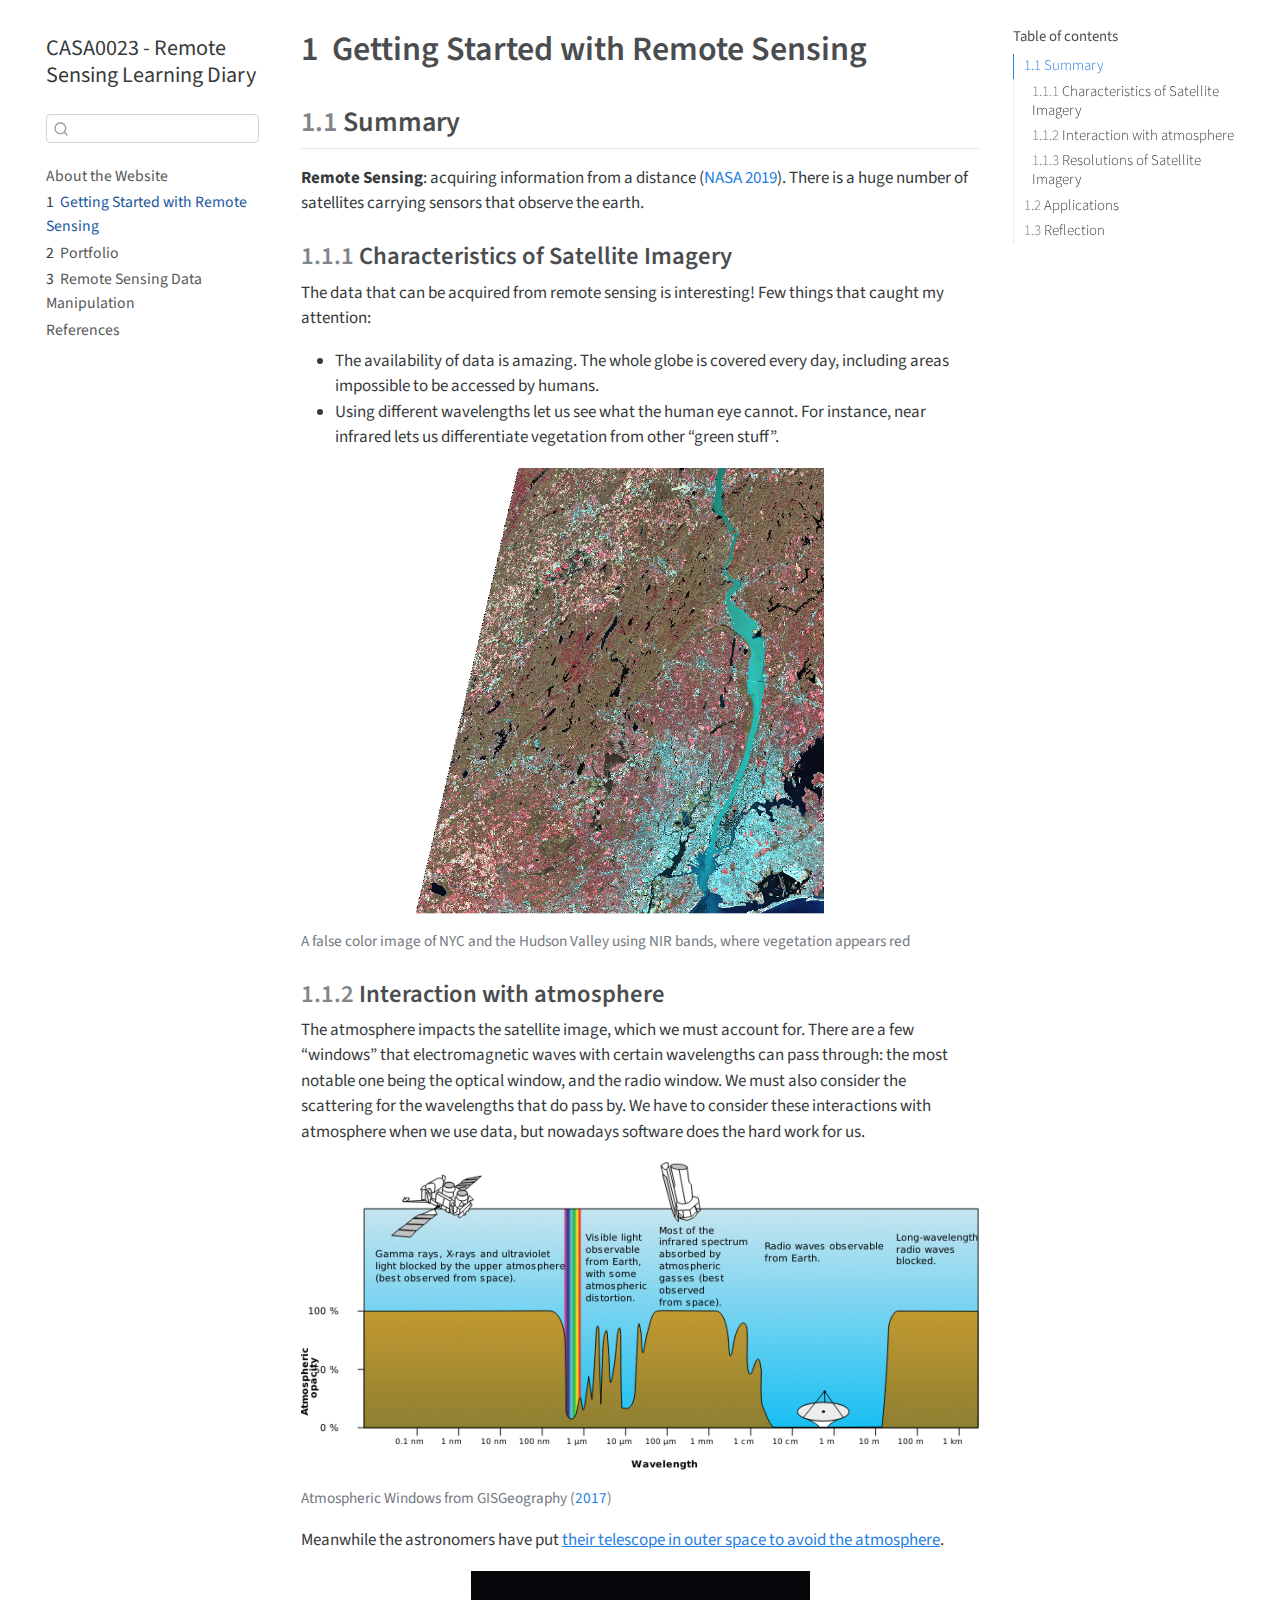
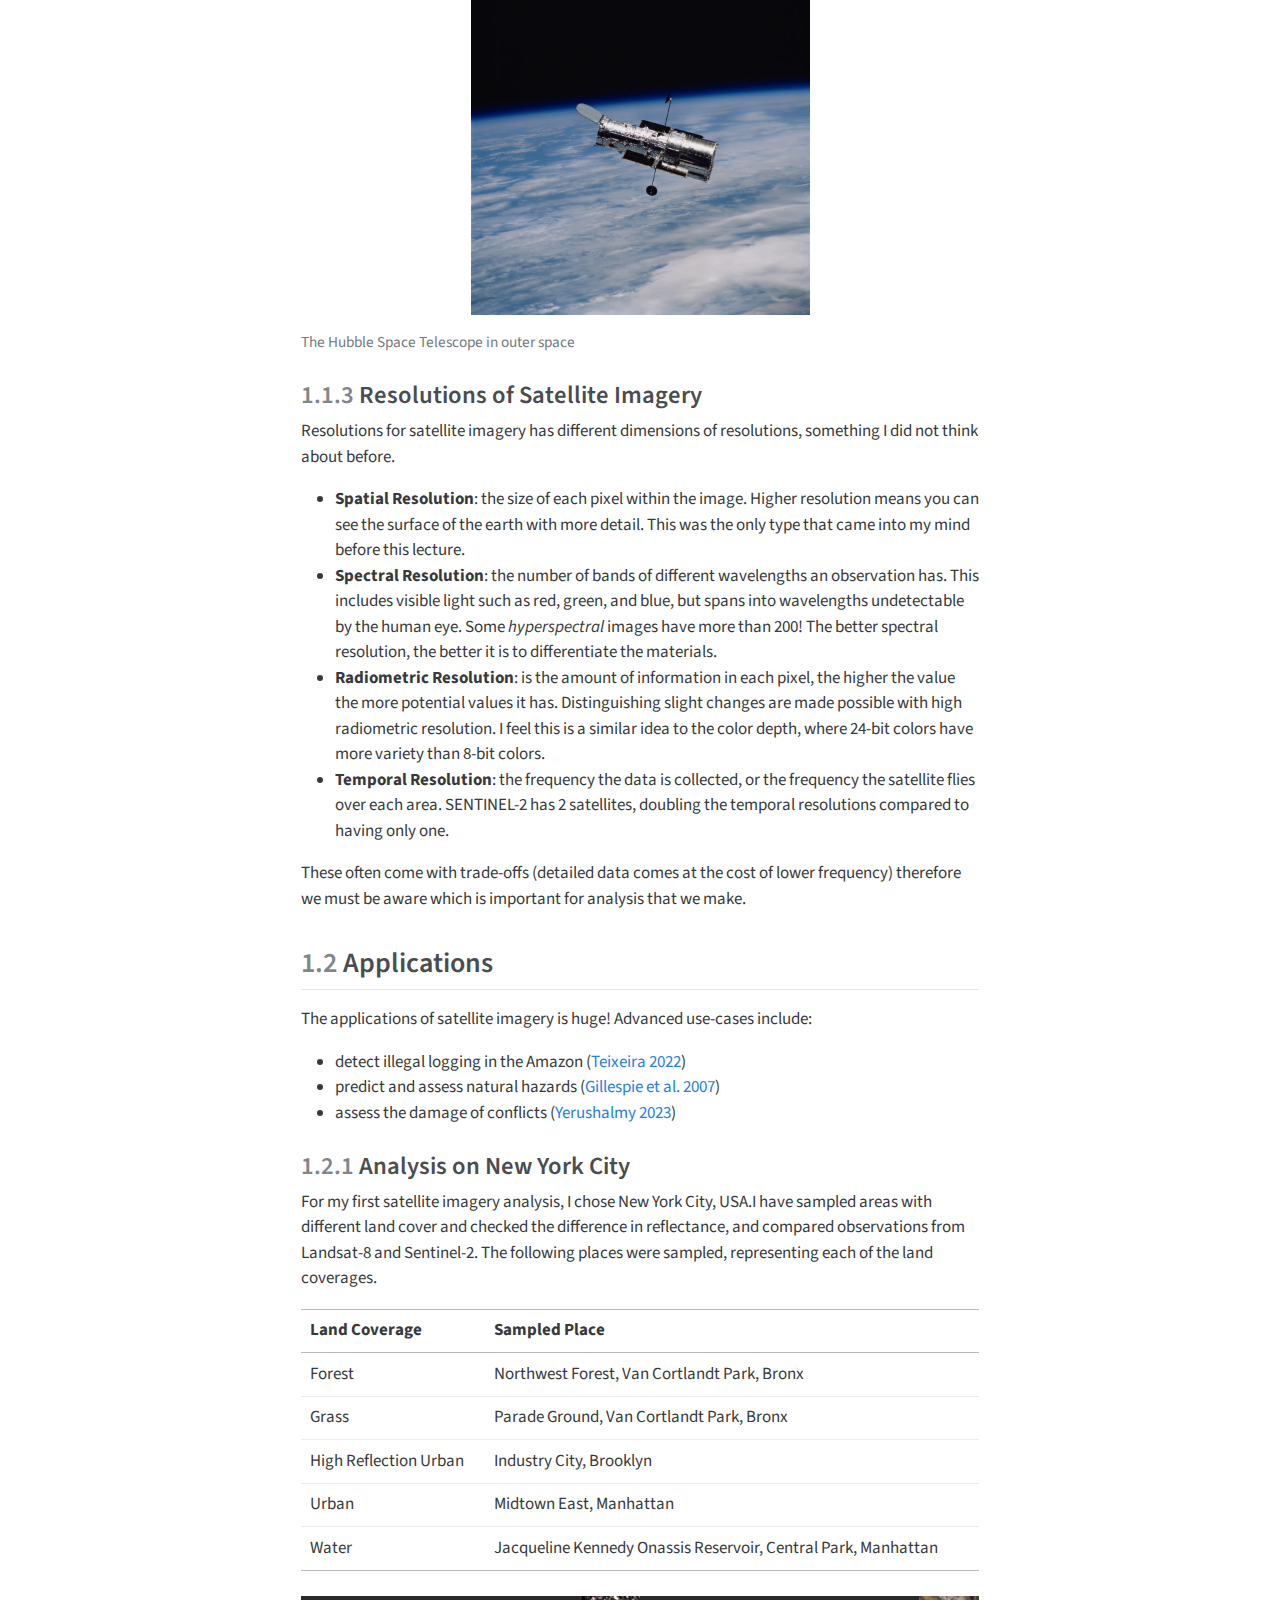
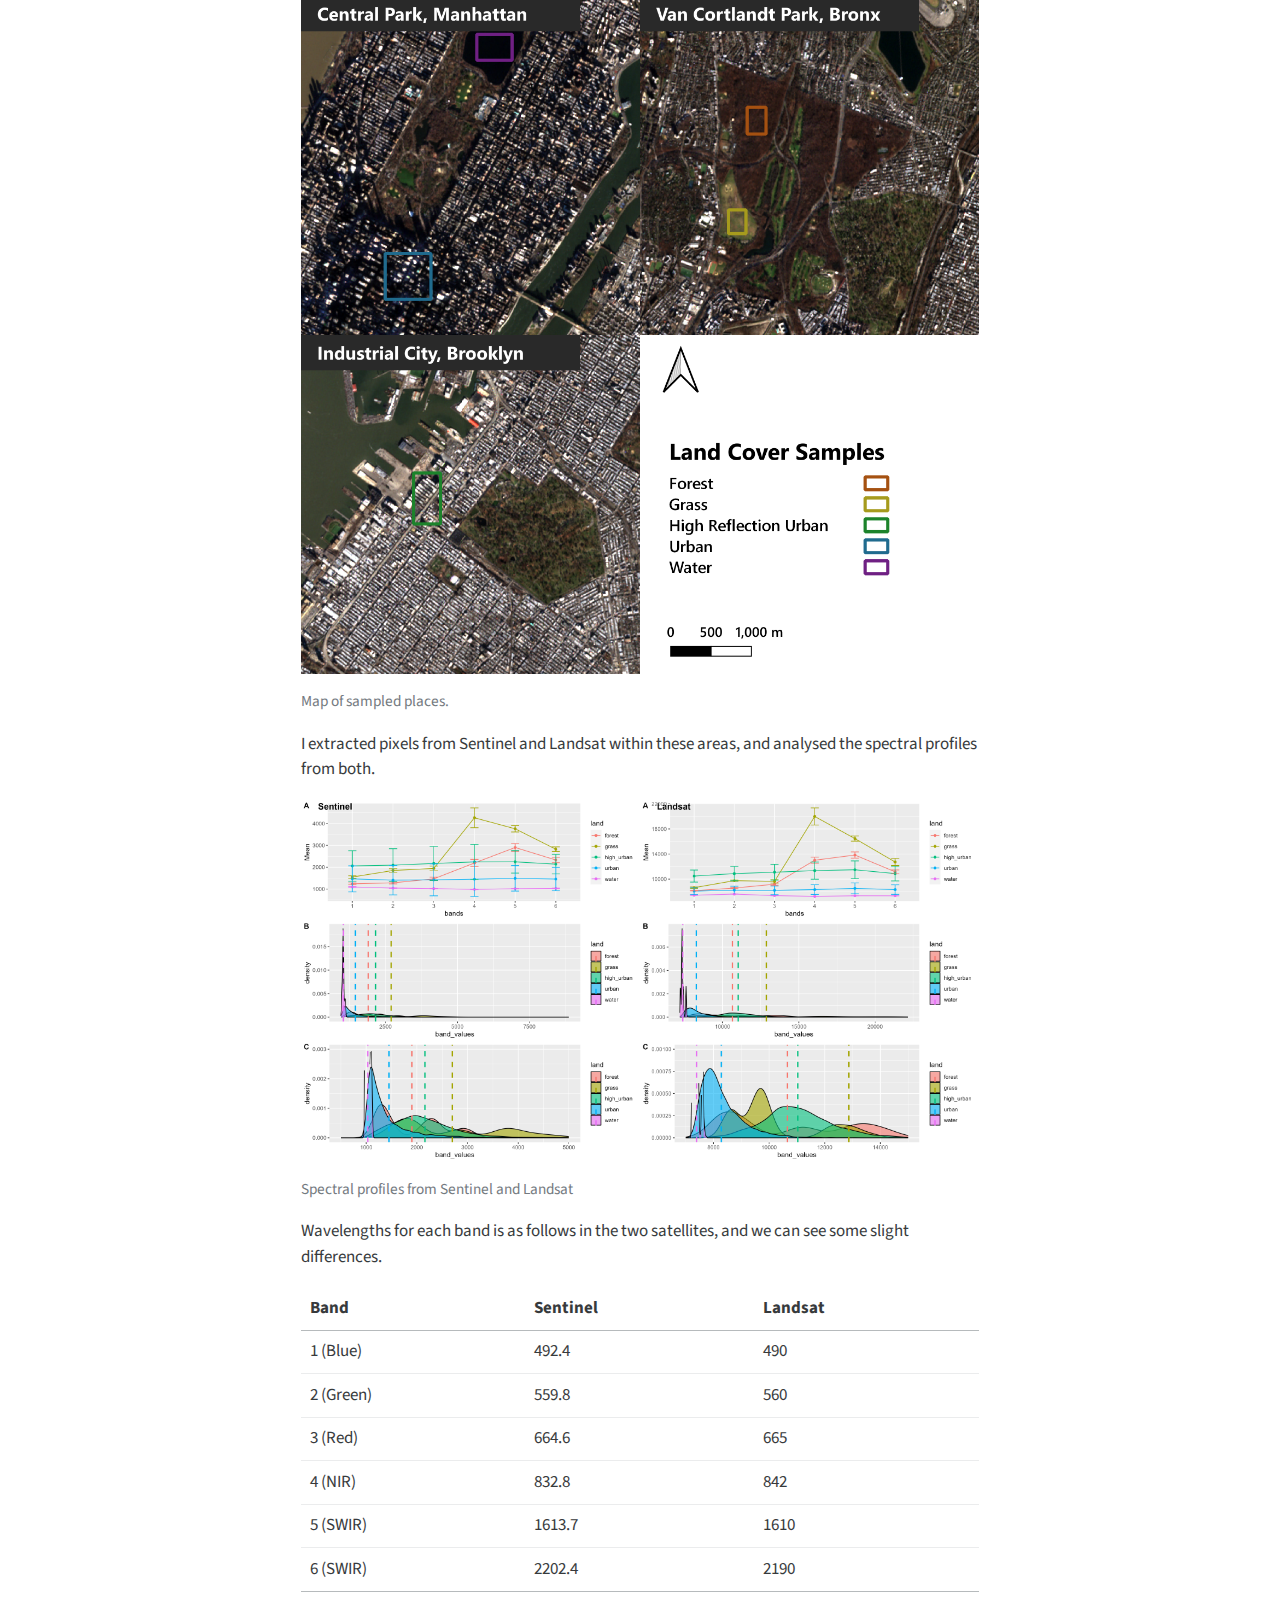
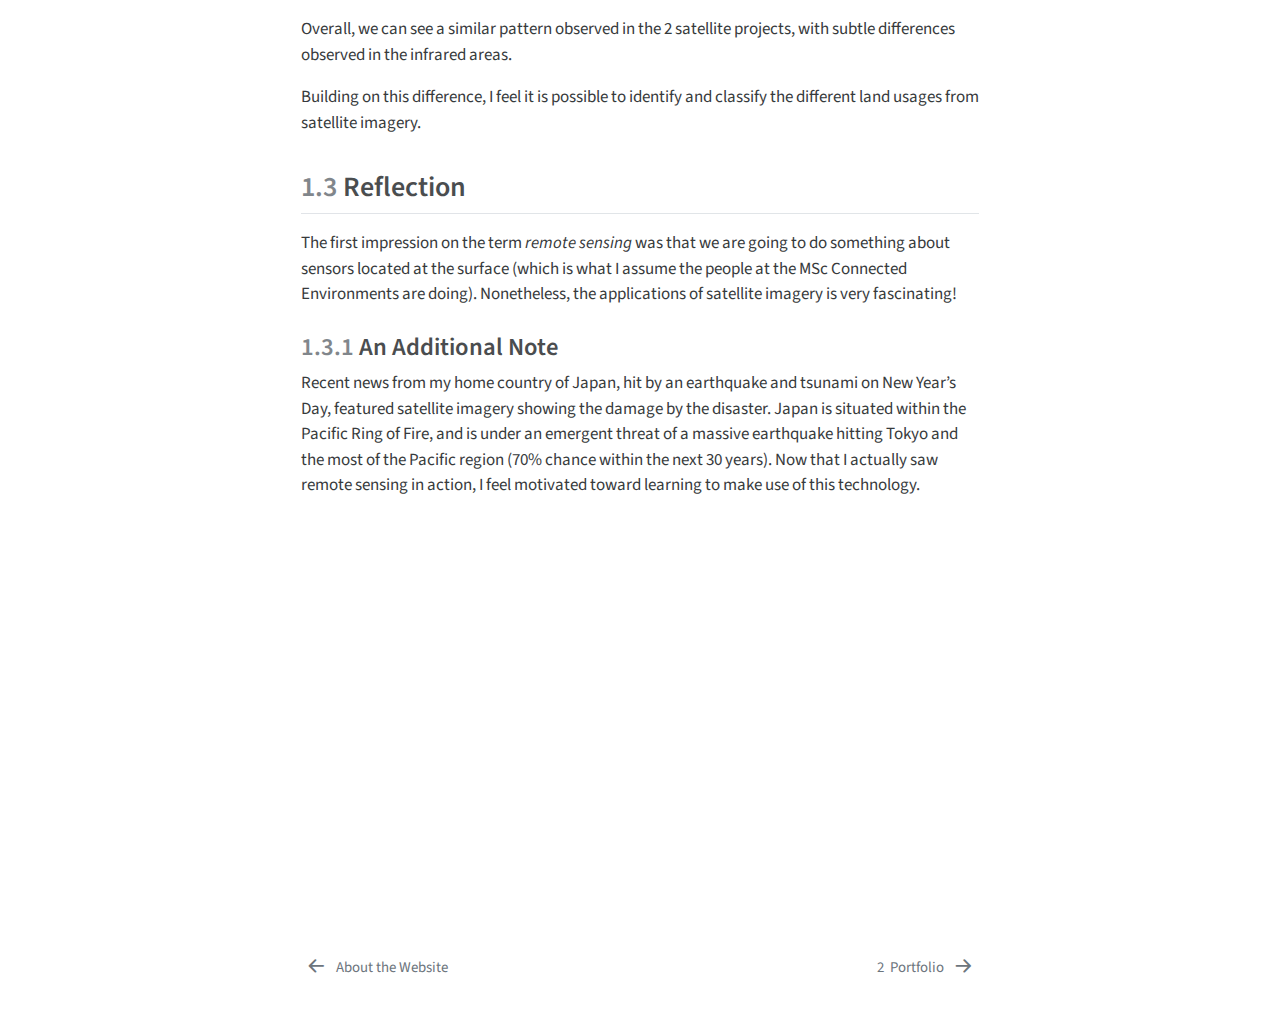
==== docs/01_intro.html @ f4421b5f "Updated week 4" ====
<!DOCTYPE html>
<html xmlns="http://www.w3.org/1999/xhtml" lang="en" xml:lang="en"><head>

<meta charset="utf-8">
<meta name="generator" content="quarto-1.3.450">

<meta name="viewport" content="width=device-width, initial-scale=1.0, user-scalable=yes">


<title>CASA0023 - Remote Sensing Learning Diary - 1&nbsp; Getting Started with Remote Sensing</title>
<style>
code{white-space: pre-wrap;}
span.smallcaps{font-variant: small-caps;}
div.columns{display: flex; gap: min(4vw, 1.5em);}
div.column{flex: auto; overflow-x: auto;}
div.hanging-indent{margin-left: 1.5em; text-indent: -1.5em;}
ul.task-list{list-style: none;}
ul.task-list li input[type="checkbox"] {
  width: 0.8em;
  margin: 0 0.8em 0.2em -1em; /* quarto-specific, see https://github.com/quarto-dev/quarto-cli/issues/4556 */ 
  vertical-align: middle;
}
/* CSS for citations */
div.csl-bib-body { }
div.csl-entry {
  clear: both;
}
.hanging-indent div.csl-entry {
  margin-left:2em;
  text-indent:-2em;
}
div.csl-left-margin {
  min-width:2em;
  float:left;
}
div.csl-right-inline {
  margin-left:2em;
  padding-left:1em;
}
div.csl-indent {
  margin-left: 2em;
}</style>


<script src="site_libs/quarto-nav/quarto-nav.js"></script>
<script src="site_libs/quarto-nav/headroom.min.js"></script>
<script src="site_libs/clipboard/clipboard.min.js"></script>
<script src="site_libs/quarto-search/autocomplete.umd.js"></script>
<script src="site_libs/quarto-search/fuse.min.js"></script>
<script src="site_libs/quarto-search/quarto-search.js"></script>
<meta name="quarto:offset" content="./">
<link href="./02_portfolio.html" rel="next">
<link href="./index.html" rel="prev">
<script src="site_libs/quarto-html/quarto.js"></script>
<script src="site_libs/quarto-html/popper.min.js"></script>
<script src="site_libs/quarto-html/tippy.umd.min.js"></script>
<script src="site_libs/quarto-html/anchor.min.js"></script>
<link href="site_libs/quarto-html/tippy.css" rel="stylesheet">
<link href="site_libs/quarto-html/quarto-syntax-highlighting.css" rel="stylesheet" id="quarto-text-highlighting-styles">
<script src="site_libs/bootstrap/bootstrap.min.js"></script>
<link href="site_libs/bootstrap/bootstrap-icons.css" rel="stylesheet">
<link href="site_libs/bootstrap/bootstrap.min.css" rel="stylesheet" id="quarto-bootstrap" data-mode="light">
<script id="quarto-search-options" type="application/json">{
  "location": "sidebar",
  "copy-button": false,
  "collapse-after": 3,
  "panel-placement": "start",
  "type": "textbox",
  "limit": 20,
  "language": {
    "search-no-results-text": "No results",
    "search-matching-documents-text": "matching documents",
    "search-copy-link-title": "Copy link to search",
    "search-hide-matches-text": "Hide additional matches",
    "search-more-match-text": "more match in this document",
    "search-more-matches-text": "more matches in this document",
    "search-clear-button-title": "Clear",
    "search-detached-cancel-button-title": "Cancel",
    "search-submit-button-title": "Submit",
    "search-label": "Search"
  }
}</script>


</head>

<body class="nav-sidebar floating">

<div id="quarto-search-results"></div>
  <header id="quarto-header" class="headroom fixed-top">
  <nav class="quarto-secondary-nav">
    <div class="container-fluid d-flex">
      <button type="button" class="quarto-btn-toggle btn" data-bs-toggle="collapse" data-bs-target="#quarto-sidebar,#quarto-sidebar-glass" aria-controls="quarto-sidebar" aria-expanded="false" aria-label="Toggle sidebar navigation" onclick="if (window.quartoToggleHeadroom) { window.quartoToggleHeadroom(); }">
        <i class="bi bi-layout-text-sidebar-reverse"></i>
      </button>
      <nav class="quarto-page-breadcrumbs" aria-label="breadcrumb"><ol class="breadcrumb"><li class="breadcrumb-item"><a href="./01_intro.html"><span class="chapter-number">1</span>&nbsp; <span class="chapter-title">Getting Started with Remote Sensing</span></a></li></ol></nav>
      <a class="flex-grow-1" role="button" data-bs-toggle="collapse" data-bs-target="#quarto-sidebar,#quarto-sidebar-glass" aria-controls="quarto-sidebar" aria-expanded="false" aria-label="Toggle sidebar navigation" onclick="if (window.quartoToggleHeadroom) { window.quartoToggleHeadroom(); }">      
      </a>
      <button type="button" class="btn quarto-search-button" aria-label="" onclick="window.quartoOpenSearch();">
        <i class="bi bi-search"></i>
      </button>
    </div>
  </nav>
</header>
<!-- content -->
<div id="quarto-content" class="quarto-container page-columns page-rows-contents page-layout-article">
<!-- sidebar -->
  <nav id="quarto-sidebar" class="sidebar collapse collapse-horizontal sidebar-navigation floating overflow-auto">
    <div class="pt-lg-2 mt-2 text-left sidebar-header">
    <div class="sidebar-title mb-0 py-0">
      <a href="./">CASA0023 - Remote Sensing Learning Diary</a> 
    </div>
      </div>
        <div class="mt-2 flex-shrink-0 align-items-center">
        <div class="sidebar-search">
        <div id="quarto-search" class="" title="Search"></div>
        </div>
        </div>
    <div class="sidebar-menu-container"> 
    <ul class="list-unstyled mt-1">
        <li class="sidebar-item">
  <div class="sidebar-item-container"> 
  <a href="./index.html" class="sidebar-item-text sidebar-link">
 <span class="menu-text">About the Website</span></a>
  </div>
</li>
        <li class="sidebar-item">
  <div class="sidebar-item-container"> 
  <a href="./01_intro.html" class="sidebar-item-text sidebar-link active">
 <span class="menu-text"><span class="chapter-number">1</span>&nbsp; <span class="chapter-title">Getting Started with Remote Sensing</span></span></a>
  </div>
</li>
        <li class="sidebar-item">
  <div class="sidebar-item-container"> 
  <a href="./02_portfolio.html" class="sidebar-item-text sidebar-link">
 <span class="menu-text"><span class="chapter-number">2</span>&nbsp; <span class="chapter-title">Portfolio</span></span></a>
  </div>
</li>
        <li class="sidebar-item">
  <div class="sidebar-item-container"> 
  <a href="./03_rs_data.html" class="sidebar-item-text sidebar-link">
 <span class="menu-text"><span class="chapter-number">3</span>&nbsp; <span class="chapter-title">Remote Sensing Data Manipulation</span></span></a>
  </div>
</li>
        <li class="sidebar-item">
  <div class="sidebar-item-container"> 
  <a href="./99_references.html" class="sidebar-item-text sidebar-link">
 <span class="menu-text">References</span></a>
  </div>
</li>
    </ul>
    </div>
</nav>
<div id="quarto-sidebar-glass" data-bs-toggle="collapse" data-bs-target="#quarto-sidebar,#quarto-sidebar-glass"></div>
<!-- margin-sidebar -->
    <div id="quarto-margin-sidebar" class="sidebar margin-sidebar">
        <nav id="TOC" role="doc-toc" class="toc-active">
    <h2 id="toc-title">Table of contents</h2>
   
  <ul>
  <li><a href="#summary" id="toc-summary" class="nav-link active" data-scroll-target="#summary"><span class="header-section-number">1.1</span> Summary</a>
  <ul class="collapse">
  <li><a href="#characteristics-of-satellite-imagery" id="toc-characteristics-of-satellite-imagery" class="nav-link" data-scroll-target="#characteristics-of-satellite-imagery"><span class="header-section-number">1.1.1</span> Characteristics of Satellite Imagery</a></li>
  <li><a href="#interaction-with-atmosphere" id="toc-interaction-with-atmosphere" class="nav-link" data-scroll-target="#interaction-with-atmosphere"><span class="header-section-number">1.1.2</span> Interaction with atmosphere</a></li>
  <li><a href="#resolutions-of-satellite-imagery" id="toc-resolutions-of-satellite-imagery" class="nav-link" data-scroll-target="#resolutions-of-satellite-imagery"><span class="header-section-number">1.1.3</span> Resolutions of Satellite Imagery</a></li>
  </ul></li>
  <li><a href="#applications" id="toc-applications" class="nav-link" data-scroll-target="#applications"><span class="header-section-number">1.2</span> Applications</a>
  <ul class="collapse">
  <li><a href="#analysis-on-new-york-city" id="toc-analysis-on-new-york-city" class="nav-link" data-scroll-target="#analysis-on-new-york-city"><span class="header-section-number">1.2.1</span> Analysis on New York City</a></li>
  </ul></li>
  <li><a href="#reflection" id="toc-reflection" class="nav-link" data-scroll-target="#reflection"><span class="header-section-number">1.3</span> Reflection</a>
  <ul class="collapse">
  <li><a href="#an-additional-note" id="toc-an-additional-note" class="nav-link" data-scroll-target="#an-additional-note"><span class="header-section-number">1.3.1</span> An Additional Note</a></li>
  </ul></li>
  </ul>
</nav>
    </div>
<!-- main -->
<main class="content" id="quarto-document-content">

<header id="title-block-header" class="quarto-title-block default">
<div class="quarto-title">
<h1 class="title"><span class="chapter-number">1</span>&nbsp; <span class="chapter-title">Getting Started with Remote Sensing</span></h1>
</div>



<div class="quarto-title-meta">

    
  
    
  </div>
  

</header>

<section id="summary" class="level2" data-number="1.1">
<h2 data-number="1.1" class="anchored" data-anchor-id="summary"><span class="header-section-number">1.1</span> Summary</h2>
<p><strong>Remote Sensing</strong>: acquiring information from a distance <span class="citation" data-cites="nasa2019">(<a href="99_references.html#ref-nasa2019" role="doc-biblioref">NASA 2019</a>)</span>. There is a huge number of satellites carrying sensors that observe the earth.</p>
<section id="characteristics-of-satellite-imagery" class="level3" data-number="1.1.1">
<h3 data-number="1.1.1" class="anchored" data-anchor-id="characteristics-of-satellite-imagery"><span class="header-section-number">1.1.1</span> Characteristics of Satellite Imagery</h3>
<p>The data that can be acquired from remote sensing is interesting! Few things that caught my attention:</p>
<ul>
<li>The availability of data is amazing. The whole globe is covered every day, including areas impossible to be accessed by humans.</li>
<li>Using different wavelengths let us see what the human eye cannot. For instance, near infrared lets us differentiate vegetation from other “green stuff”.</li>
</ul>
<div class="quarto-figure quarto-figure-center">
<figure class="figure">
<p><img src="week1/NYC_infrared.png" class="img-fluid figure-img"></p>
<figcaption class="figure-caption">A false color image of NYC and the Hudson Valley using NIR bands, where vegetation appears red</figcaption>
</figure>
</div>
</section>
<section id="interaction-with-atmosphere" class="level3" data-number="1.1.2">
<h3 data-number="1.1.2" class="anchored" data-anchor-id="interaction-with-atmosphere"><span class="header-section-number">1.1.2</span> Interaction with atmosphere</h3>
<p>The atmosphere impacts the satellite image, which we must account for. There are a few “windows” that electromagnetic waves with certain wavelengths can pass through: the most notable one being the optical window, and the radio window. We must also consider the scattering for the wavelengths that do pass by. We have to consider these interactions with atmosphere when we use data, but nowadays software does the hard work for us.</p>
<div class="quarto-figure quarto-figure-center">
<figure class="figure">
<p><img src="week1/atmospheric_windows.png" class="img-fluid figure-img"></p>
<figcaption class="figure-caption">Atmospheric Windows from <span class="citation" data-cites="gisgeography2017">GISGeography (<a href="99_references.html#ref-gisgeography2017" role="doc-biblioref">2017</a>)</span></figcaption>
</figure>
</div>
<p>Meanwhile the astronomers have put <a href="https://science.nasa.gov/mission/hubble/overview/why-a-space-telescope-in-space/">their telescope in outer space to avoid the atmosphere</a>.</p>
<div class="quarto-figure quarto-figure-center">
<figure class="figure">
<p><img src="week1/hubble_telescope.webp" class="img-fluid figure-img" style="width:50.0%"></p>
<figcaption class="figure-caption">The Hubble Space Telescope in outer space</figcaption>
</figure>
</div>
</section>
<section id="resolutions-of-satellite-imagery" class="level3" data-number="1.1.3">
<h3 data-number="1.1.3" class="anchored" data-anchor-id="resolutions-of-satellite-imagery"><span class="header-section-number">1.1.3</span> Resolutions of Satellite Imagery</h3>
<p>Resolutions for satellite imagery has different dimensions of resolutions, something I did not think about before.</p>
<ul>
<li><strong>Spatial Resolution</strong>: the size of each pixel within the image. Higher resolution means you can see the surface of the earth with more detail. This was the only type that came into my mind before this lecture.</li>
<li><strong>Spectral Resolution</strong>: the number of bands of different wavelengths an observation has. This includes visible light such as red, green, and blue, but spans into wavelengths undetectable by the human eye. Some <em>hyperspectral</em> images have more than 200! The better spectral resolution, the better it is to differentiate the materials.</li>
<li><strong>Radiometric Resolution</strong>: is the amount of information in each pixel, the higher the value the more potential values it has. Distinguishing slight changes are made possible with high radiometric resolution. I feel this is a similar idea to the color depth, where 24-bit colors have more variety than 8-bit colors.</li>
<li><strong>Temporal Resolution</strong>: the frequency the data is collected, or the frequency the satellite flies over each area. SENTINEL-2 has 2 satellites, doubling the temporal resolutions compared to having only one.</li>
</ul>
<p>These often come with trade-offs (detailed data comes at the cost of lower frequency) therefore we must be aware which is important for analysis that we make.</p>
</section>
</section>
<section id="applications" class="level2" data-number="1.2">
<h2 data-number="1.2" class="anchored" data-anchor-id="applications"><span class="header-section-number">1.2</span> Applications</h2>
<p>The applications of satellite imagery is huge! Advanced use-cases include:</p>
<ul>
<li>detect illegal logging in the Amazon <span class="citation" data-cites="teixeira2022">(<a href="99_references.html#ref-teixeira2022" role="doc-biblioref">Teixeira 2022</a>)</span></li>
<li>predict and assess natural hazards <span class="citation" data-cites="gillespie2007">(<a href="99_references.html#ref-gillespie2007" role="doc-biblioref">Gillespie et al. 2007</a>)</span></li>
<li>assess the damage of conflicts <span class="citation" data-cites="yerushalmy2023">(<a href="99_references.html#ref-yerushalmy2023" role="doc-biblioref">Yerushalmy 2023</a>)</span></li>
</ul>
<section id="analysis-on-new-york-city" class="level3" data-number="1.2.1">
<h3 data-number="1.2.1" class="anchored" data-anchor-id="analysis-on-new-york-city"><span class="header-section-number">1.2.1</span> Analysis on New York City</h3>
<p>For my first satellite imagery analysis, I chose New York City, USA.I have sampled areas with different land cover and checked the difference in reflectance, and compared observations from Landsat-8 and Sentinel-2. The following places were sampled, representing each of the land coverages.</p>
<table class="table">
<colgroup>
<col style="width: 27%">
<col style="width: 72%">
</colgroup>
<thead>
<tr class="header">
<th>Land Coverage</th>
<th>Sampled Place</th>
</tr>
</thead>
<tbody>
<tr class="odd">
<td>Forest</td>
<td>Northwest Forest, Van Cortlandt Park, Bronx</td>
</tr>
<tr class="even">
<td>Grass</td>
<td>Parade Ground, Van Cortlandt Park, Bronx</td>
</tr>
<tr class="odd">
<td>High Reflection Urban</td>
<td>Industry City, Brooklyn</td>
</tr>
<tr class="even">
<td>Urban</td>
<td>Midtown East, Manhattan</td>
</tr>
<tr class="odd">
<td>Water</td>
<td>Jacqueline Kennedy Onassis Reservoir, Central Park, Manhattan</td>
</tr>
</tbody>
</table>
<div class="quarto-figure quarto-figure-center">
<figure class="figure">
<p><img src="week1/sampled_locations.png" class="img-fluid figure-img"></p>
<figcaption class="figure-caption">Map of sampled places.</figcaption>
</figure>
</div>
<p>I extracted pixels from Sentinel and Landsat within these areas, and analysed the spectral profiles from both.</p>
<div class="quarto-figure quarto-figure-center">
<figure class="figure">
<p><img src="week1/allt_graph.png" class="img-fluid figure-img"></p>
<figcaption class="figure-caption">Spectral profiles from Sentinel and Landsat</figcaption>
</figure>
</div>
<p>Wavelengths for each band is as follows in the two satellites, and we can see some slight differences.</p>
<table class="table">
<thead>
<tr class="header">
<th>Band</th>
<th>Sentinel</th>
<th>Landsat</th>
</tr>
</thead>
<tbody>
<tr class="odd">
<td>1 (Blue)</td>
<td>492.4</td>
<td>490</td>
</tr>
<tr class="even">
<td>2 (Green)</td>
<td>559.8</td>
<td>560</td>
</tr>
<tr class="odd">
<td>3 (Red)</td>
<td>664.6</td>
<td>665</td>
</tr>
<tr class="even">
<td>4 (NIR)</td>
<td>832.8</td>
<td>842</td>
</tr>
<tr class="odd">
<td>5 (SWIR)</td>
<td>1613.7</td>
<td>1610</td>
</tr>
<tr class="even">
<td>6 (SWIR)</td>
<td>2202.4</td>
<td>2190</td>
</tr>
</tbody>
</table>
<p>Overall, we can see a similar pattern observed in the 2 satellite projects, with subtle differences observed in the infrared areas.</p>
<p>Building on this difference, I feel it is possible to identify and classify the different land usages from satellite imagery.</p>
</section>
</section>
<section id="reflection" class="level2" data-number="1.3">
<h2 data-number="1.3" class="anchored" data-anchor-id="reflection"><span class="header-section-number">1.3</span> Reflection</h2>
<p>The first impression on the term <em>remote sensing</em> was that we are going to do something about sensors located at the surface (which is what I assume the people at the MSc Connected Environments are doing). Nonetheless, the applications of satellite imagery is very fascinating!</p>
<section id="an-additional-note" class="level3" data-number="1.3.1">
<h3 data-number="1.3.1" class="anchored" data-anchor-id="an-additional-note"><span class="header-section-number">1.3.1</span> An Additional Note</h3>
<p>Recent news from my home country of Japan, hit by an earthquake and tsunami on New Year’s Day, featured satellite imagery showing the damage by the disaster. Japan is situated within the Pacific Ring of Fire, and is under an emergent threat of a massive earthquake hitting Tokyo and the most of the Pacific region (70% chance within the next 30 years). Now that I actually saw remote sensing in action, I feel motivated toward learning to make use of this technology.</p>
<div class="quarto-video ratio ratio-16x9"><iframe data-external="1" src="https://www.youtube.com/embed/lotzm1UNqb4?si=pD38jPE-kRAjbY0S" title="" frameborder="0" allow="accelerometer; autoplay; clipboard-write; encrypted-media; gyroscope; picture-in-picture" allowfullscreen=""></iframe></div>


<div id="refs" class="references csl-bib-body hanging-indent" role="list" style="display: none">
<div id="ref-gillespie2007" class="csl-entry" role="listitem">
Gillespie, Thomas W., Jasmine Chu, Elizabeth Frankenberg, and Duncan Thomas. 2007. <span>“Assessment and Prediction of Natural Hazards from Satellite Imagery.”</span> <em>Progress in Physical Geography: Earth and Environment</em> 31 (5): 459–70. <a href="https://doi.org/10.1177/0309133307083296">https://doi.org/10.1177/0309133307083296</a>.
</div>
<div id="ref-gisgeography2017" class="csl-entry" role="listitem">
GISGeography. 2017. <span>“The <span>Atmospheric Window</span> in <span>Remote Sensing</span>.”</span> <em>GIS Geography</em>. https://gisgeography.com/atmospheric-window/.
</div>
<div id="ref-nasa2019" class="csl-entry" role="listitem">
NASA. 2019. <span>“What Is <span>Remote Sensing</span>? <span></span> <span>Earthdata</span>.”</span> Backgrounder. https://www.earthdata.nasa.gov/learn/backgrounders/remote-sensing; <span>Earth Science Data Systems, NASA</span>.
</div>
<div id="ref-teixeira2022" class="csl-entry" role="listitem">
Teixeira, Fabio. 2022. <span>“In <span>Brazil</span>, Satellites Help Scientists Target <span>Amazon</span> Forest Losses.”</span> <em>Thomas Reuters Foundation News</em>. https://news.trust.org/item/20220406135051-ut6cr/.
</div>
<div id="ref-yerushalmy2023" class="csl-entry" role="listitem">
Yerushalmy, Jonathan. 2023. <span>“Gaza Before and After: Satellite Images Show Destruction Following <span>Israeli</span> Airstrikes.”</span> <em>The Guardian</em>, October.
</div>
</div>
</section>
</section>

</main> <!-- /main -->
<script id="quarto-html-after-body" type="application/javascript">
window.document.addEventListener("DOMContentLoaded", function (event) {
  const toggleBodyColorMode = (bsSheetEl) => {
    const mode = bsSheetEl.getAttribute("data-mode");
    const bodyEl = window.document.querySelector("body");
    if (mode === "dark") {
      bodyEl.classList.add("quarto-dark");
      bodyEl.classList.remove("quarto-light");
    } else {
      bodyEl.classList.add("quarto-light");
      bodyEl.classList.remove("quarto-dark");
    }
  }
  const toggleBodyColorPrimary = () => {
    const bsSheetEl = window.document.querySelector("link#quarto-bootstrap");
    if (bsSheetEl) {
      toggleBodyColorMode(bsSheetEl);
    }
  }
  toggleBodyColorPrimary();  
  const icon = "";
  const anchorJS = new window.AnchorJS();
  anchorJS.options = {
    placement: 'right',
    icon: icon
  };
  anchorJS.add('.anchored');
  const isCodeAnnotation = (el) => {
    for (const clz of el.classList) {
      if (clz.startsWith('code-annotation-')) {                     
        return true;
      }
    }
    return false;
  }
  const clipboard = new window.ClipboardJS('.code-copy-button', {
    text: function(trigger) {
      const codeEl = trigger.previousElementSibling.cloneNode(true);
      for (const childEl of codeEl.children) {
        if (isCodeAnnotation(childEl)) {
          childEl.remove();
        }
      }
      return codeEl.innerText;
    }
  });
  clipboard.on('success', function(e) {
    // button target
    const button = e.trigger;
    // don't keep focus
    button.blur();
    // flash "checked"
    button.classList.add('code-copy-button-checked');
    var currentTitle = button.getAttribute("title");
    button.setAttribute("title", "Copied!");
    let tooltip;
    if (window.bootstrap) {
      button.setAttribute("data-bs-toggle", "tooltip");
      button.setAttribute("data-bs-placement", "left");
      button.setAttribute("data-bs-title", "Copied!");
      tooltip = new bootstrap.Tooltip(button, 
        { trigger: "manual", 
          customClass: "code-copy-button-tooltip",
          offset: [0, -8]});
      tooltip.show();    
    }
    setTimeout(function() {
      if (tooltip) {
        tooltip.hide();
        button.removeAttribute("data-bs-title");
        button.removeAttribute("data-bs-toggle");
        button.removeAttribute("data-bs-placement");
      }
      button.setAttribute("title", currentTitle);
      button.classList.remove('code-copy-button-checked');
    }, 1000);
    // clear code selection
    e.clearSelection();
  });
  function tippyHover(el, contentFn) {
    const config = {
      allowHTML: true,
      content: contentFn,
      maxWidth: 500,
      delay: 100,
      arrow: false,
      appendTo: function(el) {
          return el.parentElement;
      },
      interactive: true,
      interactiveBorder: 10,
      theme: 'quarto',
      placement: 'bottom-start'
    };
    window.tippy(el, config); 
  }
  const noterefs = window.document.querySelectorAll('a[role="doc-noteref"]');
  for (var i=0; i<noterefs.length; i++) {
    const ref = noterefs[i];
    tippyHover(ref, function() {
      // use id or data attribute instead here
      let href = ref.getAttribute('data-footnote-href') || ref.getAttribute('href');
      try { href = new URL(href).hash; } catch {}
      const id = href.replace(/^#\/?/, "");
      const note = window.document.getElementById(id);
      return note.innerHTML;
    });
  }
      let selectedAnnoteEl;
      const selectorForAnnotation = ( cell, annotation) => {
        let cellAttr = 'data-code-cell="' + cell + '"';
        let lineAttr = 'data-code-annotation="' +  annotation + '"';
        const selector = 'span[' + cellAttr + '][' + lineAttr + ']';
        return selector;
      }
      const selectCodeLines = (annoteEl) => {
        const doc = window.document;
        const targetCell = annoteEl.getAttribute("data-target-cell");
        const targetAnnotation = annoteEl.getAttribute("data-target-annotation");
        const annoteSpan = window.document.querySelector(selectorForAnnotation(targetCell, targetAnnotation));
        const lines = annoteSpan.getAttribute("data-code-lines").split(",");
        const lineIds = lines.map((line) => {
          return targetCell + "-" + line;
        })
        let top = null;
        let height = null;
        let parent = null;
        if (lineIds.length > 0) {
            //compute the position of the single el (top and bottom and make a div)
            const el = window.document.getElementById(lineIds[0]);
            top = el.offsetTop;
            height = el.offsetHeight;
            parent = el.parentElement.parentElement;
          if (lineIds.length > 1) {
            const lastEl = window.document.getElementById(lineIds[lineIds.length - 1]);
            const bottom = lastEl.offsetTop + lastEl.offsetHeight;
            height = bottom - top;
          }
          if (top !== null && height !== null && parent !== null) {
            // cook up a div (if necessary) and position it 
            let div = window.document.getElementById("code-annotation-line-highlight");
            if (div === null) {
              div = window.document.createElement("div");
              div.setAttribute("id", "code-annotation-line-highlight");
              div.style.position = 'absolute';
              parent.appendChild(div);
            }
            div.style.top = top - 2 + "px";
            div.style.height = height + 4 + "px";
            let gutterDiv = window.document.getElementById("code-annotation-line-highlight-gutter");
            if (gutterDiv === null) {
              gutterDiv = window.document.createElement("div");
              gutterDiv.setAttribute("id", "code-annotation-line-highlight-gutter");
              gutterDiv.style.position = 'absolute';
              const codeCell = window.document.getElementById(targetCell);
              const gutter = codeCell.querySelector('.code-annotation-gutter');
              gutter.appendChild(gutterDiv);
            }
            gutterDiv.style.top = top - 2 + "px";
            gutterDiv.style.height = height + 4 + "px";
          }
          selectedAnnoteEl = annoteEl;
        }
      };
      const unselectCodeLines = () => {
        const elementsIds = ["code-annotation-line-highlight", "code-annotation-line-highlight-gutter"];
        elementsIds.forEach((elId) => {
          const div = window.document.getElementById(elId);
          if (div) {
            div.remove();
          }
        });
        selectedAnnoteEl = undefined;
      };
      // Attach click handler to the DT
      const annoteDls = window.document.querySelectorAll('dt[data-target-cell]');
      for (const annoteDlNode of annoteDls) {
        annoteDlNode.addEventListener('click', (event) => {
          const clickedEl = event.target;
          if (clickedEl !== selectedAnnoteEl) {
            unselectCodeLines();
            const activeEl = window.document.querySelector('dt[data-target-cell].code-annotation-active');
            if (activeEl) {
              activeEl.classList.remove('code-annotation-active');
            }
            selectCodeLines(clickedEl);
            clickedEl.classList.add('code-annotation-active');
          } else {
            // Unselect the line
            unselectCodeLines();
            clickedEl.classList.remove('code-annotation-active');
          }
        });
      }
  const findCites = (el) => {
    const parentEl = el.parentElement;
    if (parentEl) {
      const cites = parentEl.dataset.cites;
      if (cites) {
        return {
          el,
          cites: cites.split(' ')
        };
      } else {
        return findCites(el.parentElement)
      }
    } else {
      return undefined;
    }
  };
  var bibliorefs = window.document.querySelectorAll('a[role="doc-biblioref"]');
  for (var i=0; i<bibliorefs.length; i++) {
    const ref = bibliorefs[i];
    const citeInfo = findCites(ref);
    if (citeInfo) {
      tippyHover(citeInfo.el, function() {
        var popup = window.document.createElement('div');
        citeInfo.cites.forEach(function(cite) {
          var citeDiv = window.document.createElement('div');
          citeDiv.classList.add('hanging-indent');
          citeDiv.classList.add('csl-entry');
          var biblioDiv = window.document.getElementById('ref-' + cite);
          if (biblioDiv) {
            citeDiv.innerHTML = biblioDiv.innerHTML;
          }
          popup.appendChild(citeDiv);
        });
        return popup.innerHTML;
      });
    }
  }
});
</script>
<nav class="page-navigation">
  <div class="nav-page nav-page-previous">
      <a href="./index.html" class="pagination-link">
        <i class="bi bi-arrow-left-short"></i> <span class="nav-page-text">About the Website</span>
      </a>          
  </div>
  <div class="nav-page nav-page-next">
      <a href="./02_portfolio.html" class="pagination-link">
        <span class="nav-page-text"><span class="chapter-number">2</span>&nbsp; <span class="chapter-title">Portfolio</span></span> <i class="bi bi-arrow-right-short"></i>
      </a>
  </div>
</nav>
</div> <!-- /content -->



</body></html>
---- docs/site_libs/quarto-html/tippy.css ----
.tippy-box[data-animation=fade][data-state=hidden]{opacity:0}[data-tippy-root]{max-width:calc(100vw - 10px)}.tippy-box{position:relative;background-color:#333;color:#fff;border-radius:4px;font-size:14px;line-height:1.4;white-space:normal;outline:0;transition-property:transform,visibility,opacity}.tippy-box[data-placement^=top]>.tippy-arrow{bottom:0}.tippy-box[data-placement^=top]>.tippy-arrow:before{bottom:-7px;left:0;border-width:8px 8px 0;border-top-color:initial;transform-origin:center top}.tippy-box[data-placement^=bottom]>.tippy-arrow{top:0}.tippy-box[data-placement^=bottom]>.tippy-arrow:before{top:-7px;left:0;border-width:0 8px 8px;border-bottom-color:initial;transform-origin:center bottom}.tippy-box[data-placement^=left]>.tippy-arrow{right:0}.tippy-box[data-placement^=left]>.tippy-arrow:before{border-width:8px 0 8px 8px;border-left-color:initial;right:-7px;transform-origin:center left}.tippy-box[data-placement^=right]>.tippy-arrow{left:0}.tippy-box[data-placement^=right]>.tippy-arrow:before{left:-7px;border-width:8px 8px 8px 0;border-right-color:initial;transform-origin:center right}.tippy-box[data-inertia][data-state=visible]{transition-timing-function:cubic-bezier(.54,1.5,.38,1.11)}.tippy-arrow{width:16px;height:16px;color:#333}.tippy-arrow:before{content:"";position:absolute;border-color:transparent;border-style:solid}.tippy-content{position:relative;padding:5px 9px;z-index:1}
---- docs/site_libs/quarto-html/quarto-syntax-highlighting.css ----
/* quarto syntax highlight colors */
:root {
  --quarto-hl-ot-color: #003B4F;
  --quarto-hl-at-color: #657422;
  --quarto-hl-ss-color: #20794D;
  --quarto-hl-an-color: #5E5E5E;
  --quarto-hl-fu-color: #4758AB;
  --quarto-hl-st-color: #20794D;
  --quarto-hl-cf-color: #003B4F;
  --quarto-hl-op-color: #5E5E5E;
  --quarto-hl-er-color: #AD0000;
  --quarto-hl-bn-color: #AD0000;
  --quarto-hl-al-color: #AD0000;
  --quarto-hl-va-color: #111111;
  --quarto-hl-bu-color: inherit;
  --quarto-hl-ex-color: inherit;
  --quarto-hl-pp-color: #AD0000;
  --quarto-hl-in-color: #5E5E5E;
  --quarto-hl-vs-color: #20794D;
  --quarto-hl-wa-color: #5E5E5E;
  --quarto-hl-do-color: #5E5E5E;
  --quarto-hl-im-color: #00769E;
  --quarto-hl-ch-color: #20794D;
  --quarto-hl-dt-color: #AD0000;
  --quarto-hl-fl-color: #AD0000;
  --quarto-hl-co-color: #5E5E5E;
  --quarto-hl-cv-color: #5E5E5E;
  --quarto-hl-cn-color: #8f5902;
  --quarto-hl-sc-color: #5E5E5E;
  --quarto-hl-dv-color: #AD0000;
  --quarto-hl-kw-color: #003B4F;
}

/* other quarto variables */
:root {
  --quarto-font-monospace: SFMono-Regular, Menlo, Monaco, Consolas, "Liberation Mono", "Courier New", monospace;
}

pre > code.sourceCode > span {
  color: #003B4F;
}

code span {
  color: #003B4F;
}

code.sourceCode > span {
  color: #003B4F;
}

div.sourceCode,
div.sourceCode pre.sourceCode {
  color: #003B4F;
}

code span.ot {
  color: #003B4F;
  font-style: inherit;
}

code span.at {
  color: #657422;
  font-style: inherit;
}

code span.ss {
  color: #20794D;
  font-style: inherit;
}

code span.an {
  color: #5E5E5E;
  font-style: inherit;
}

code span.fu {
  color: #4758AB;
  font-style: inherit;
}

code span.st {
  color: #20794D;
  font-style: inherit;
}

code span.cf {
  color: #003B4F;
  font-style: inherit;
}

code span.op {
  color: #5E5E5E;
  font-style: inherit;
}

code span.er {
  color: #AD0000;
  font-style: inherit;
}

code span.bn {
  color: #AD0000;
  font-style: inherit;
}

code span.al {
  color: #AD0000;
  font-style: inherit;
}

code span.va {
  color: #111111;
  font-style: inherit;
}

code span.bu {
  font-style: inherit;
}

code span.ex {
  font-style: inherit;
}

code span.pp {
  color: #AD0000;
  font-style: inherit;
}

code span.in {
  color: #5E5E5E;
  font-style: inherit;
}

code span.vs {
  color: #20794D;
  font-style: inherit;
}

code span.wa {
  color: #5E5E5E;
  font-style: italic;
}

code span.do {
  color: #5E5E5E;
  font-style: italic;
}

code span.im {
  color: #00769E;
  font-style: inherit;
}

code span.ch {
  color: #20794D;
  font-style: inherit;
}

code span.dt {
  color: #AD0000;
  font-style: inherit;
}

code span.fl {
  color: #AD0000;
  font-style: inherit;
}

code span.co {
  color: #5E5E5E;
  font-style: inherit;
}

code span.cv {
  color: #5E5E5E;
  font-style: italic;
}

code span.cn {
  color: #8f5902;
  font-style: inherit;
}

code span.sc {
  color: #5E5E5E;
  font-style: inherit;
}

code span.dv {
  color: #AD0000;
  font-style: inherit;
}

code span.kw {
  color: #003B4F;
  font-style: inherit;
}

.prevent-inlining {
  content: "</";
}

/*# sourceMappingURL=debc5d5d77c3f9108843748ff7464032.css.map */
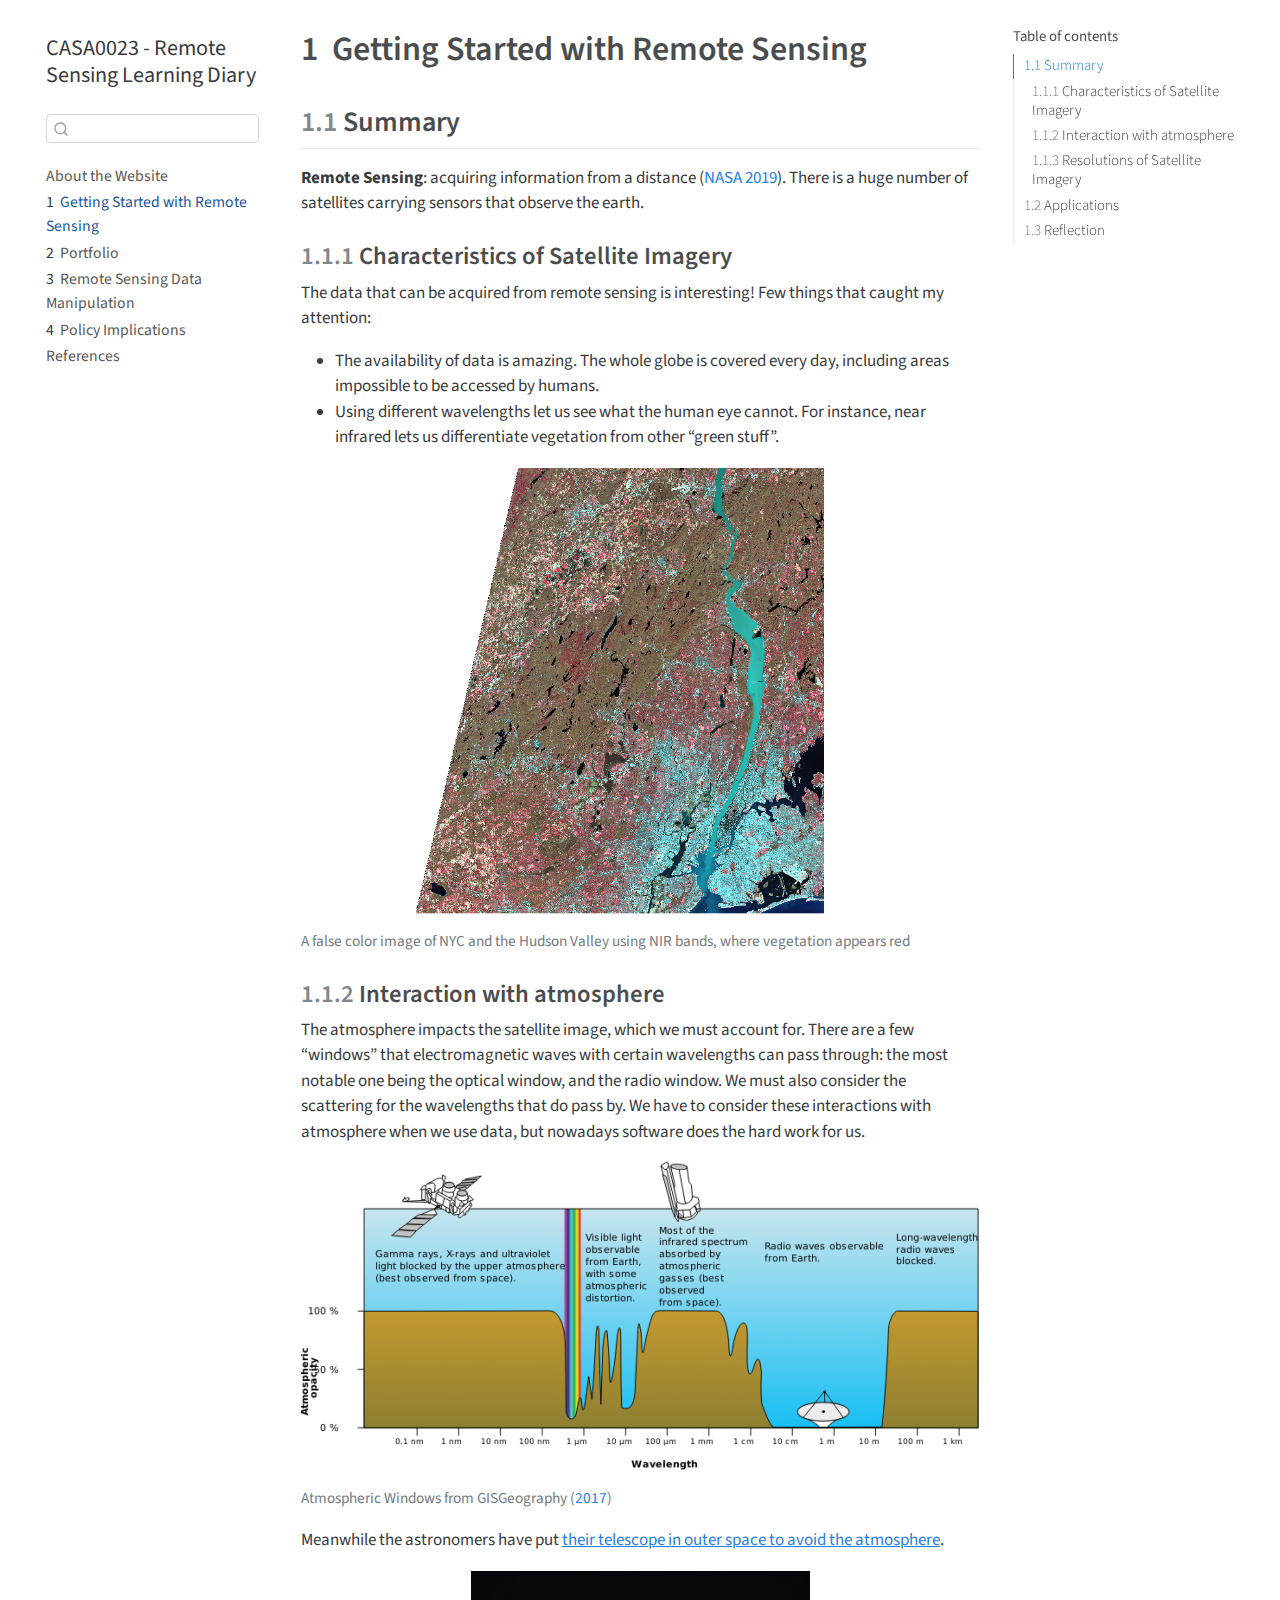
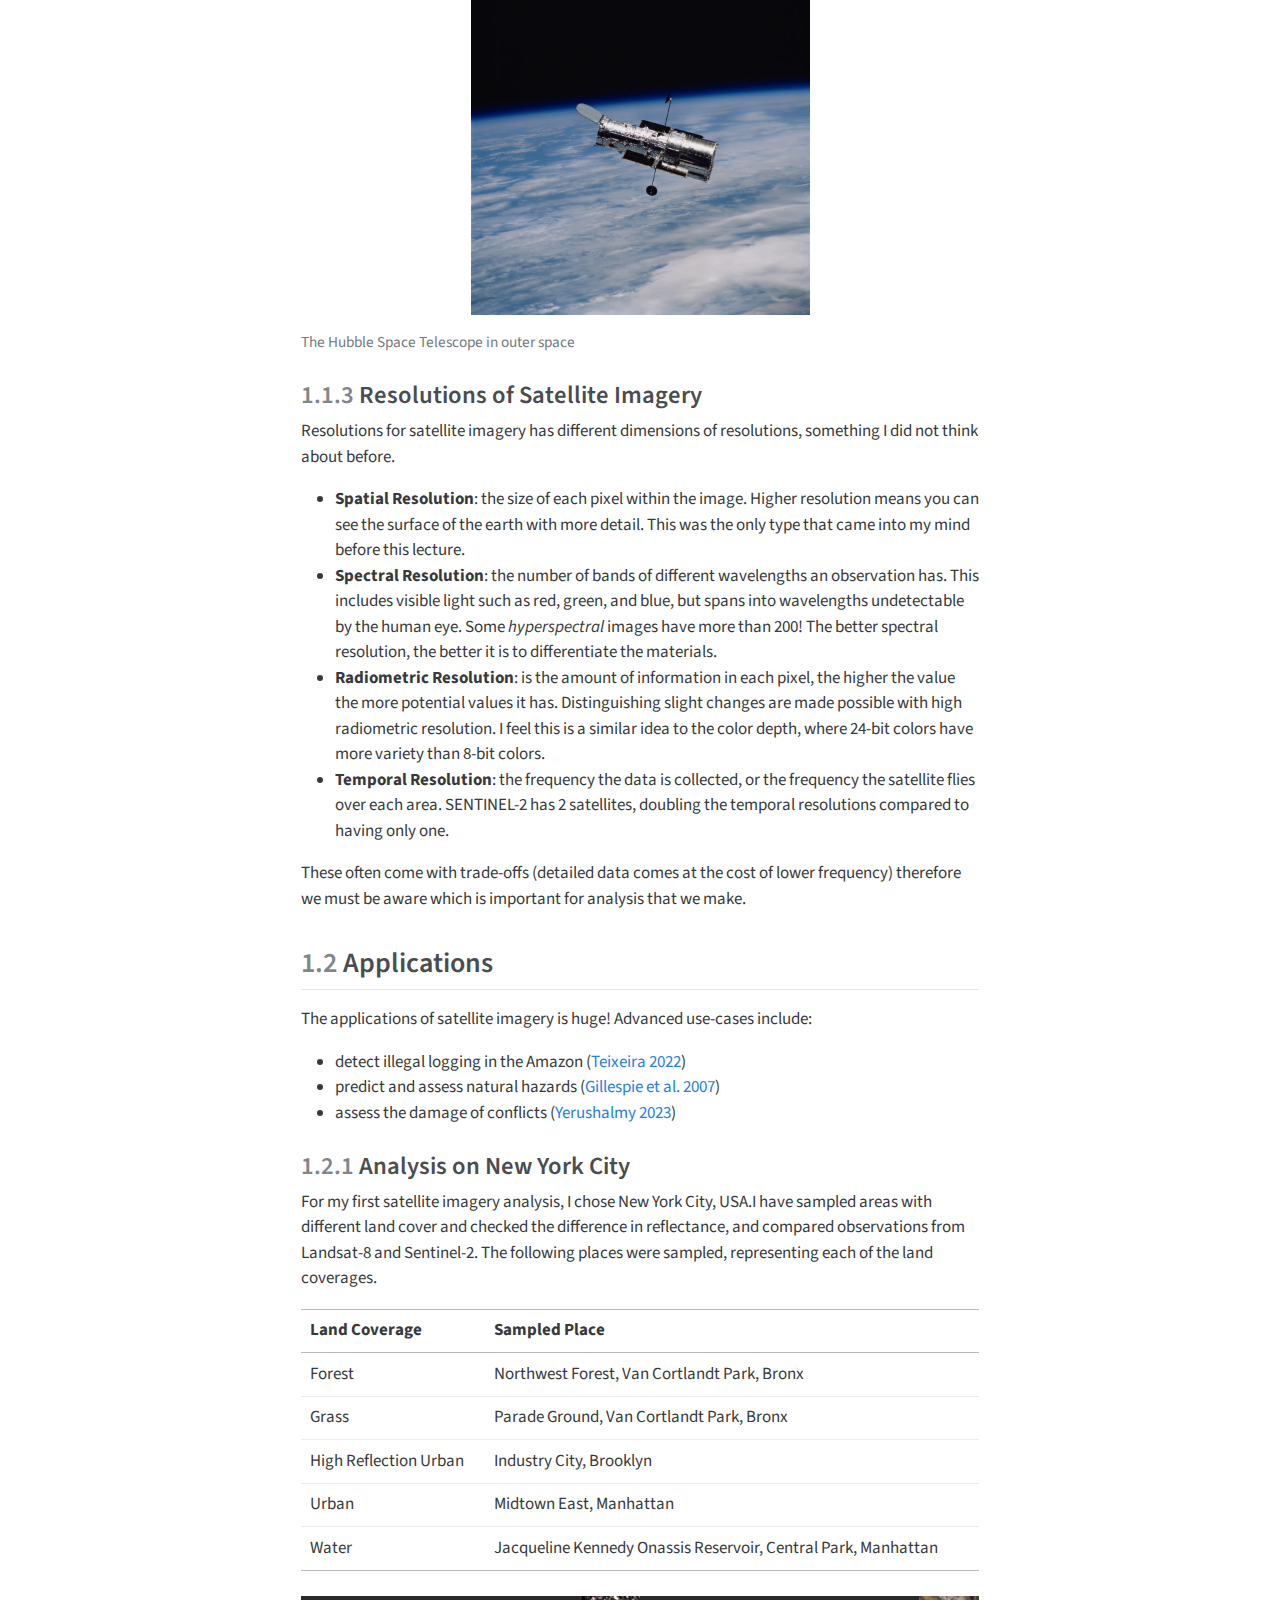
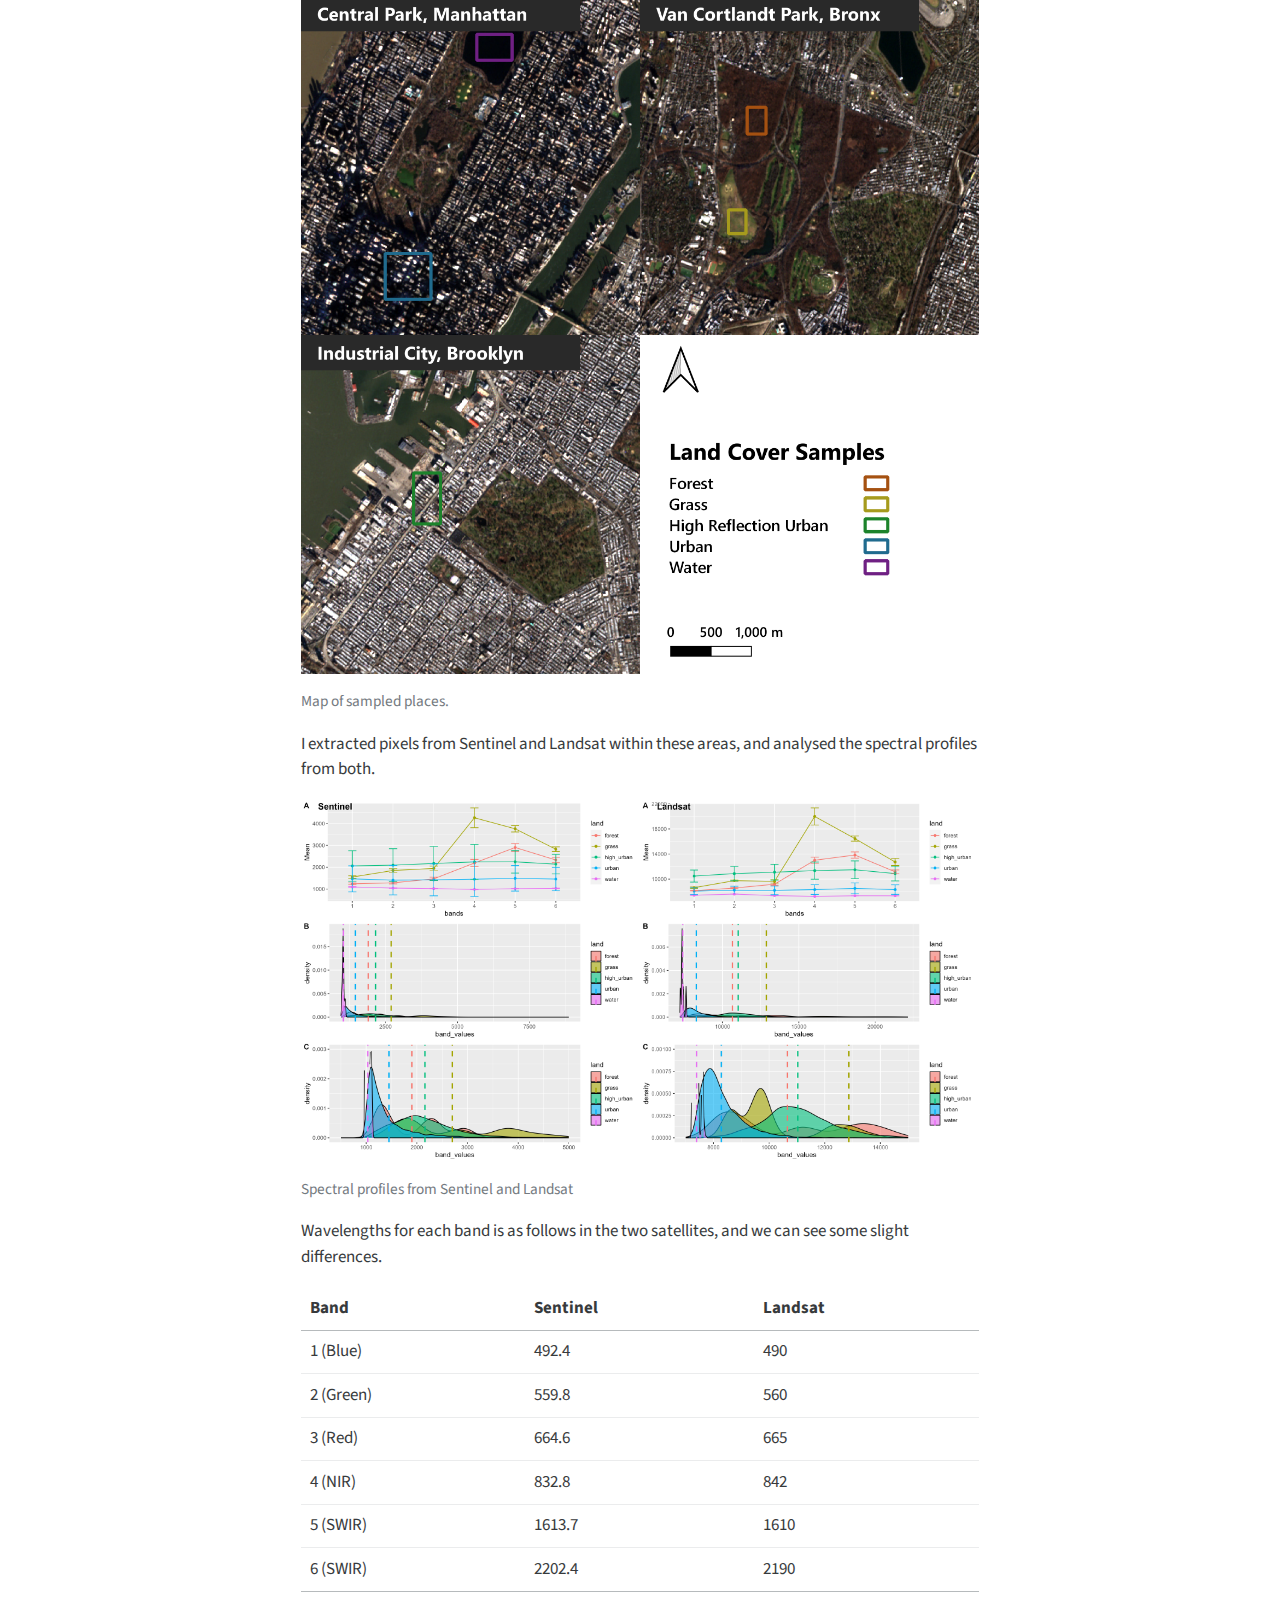
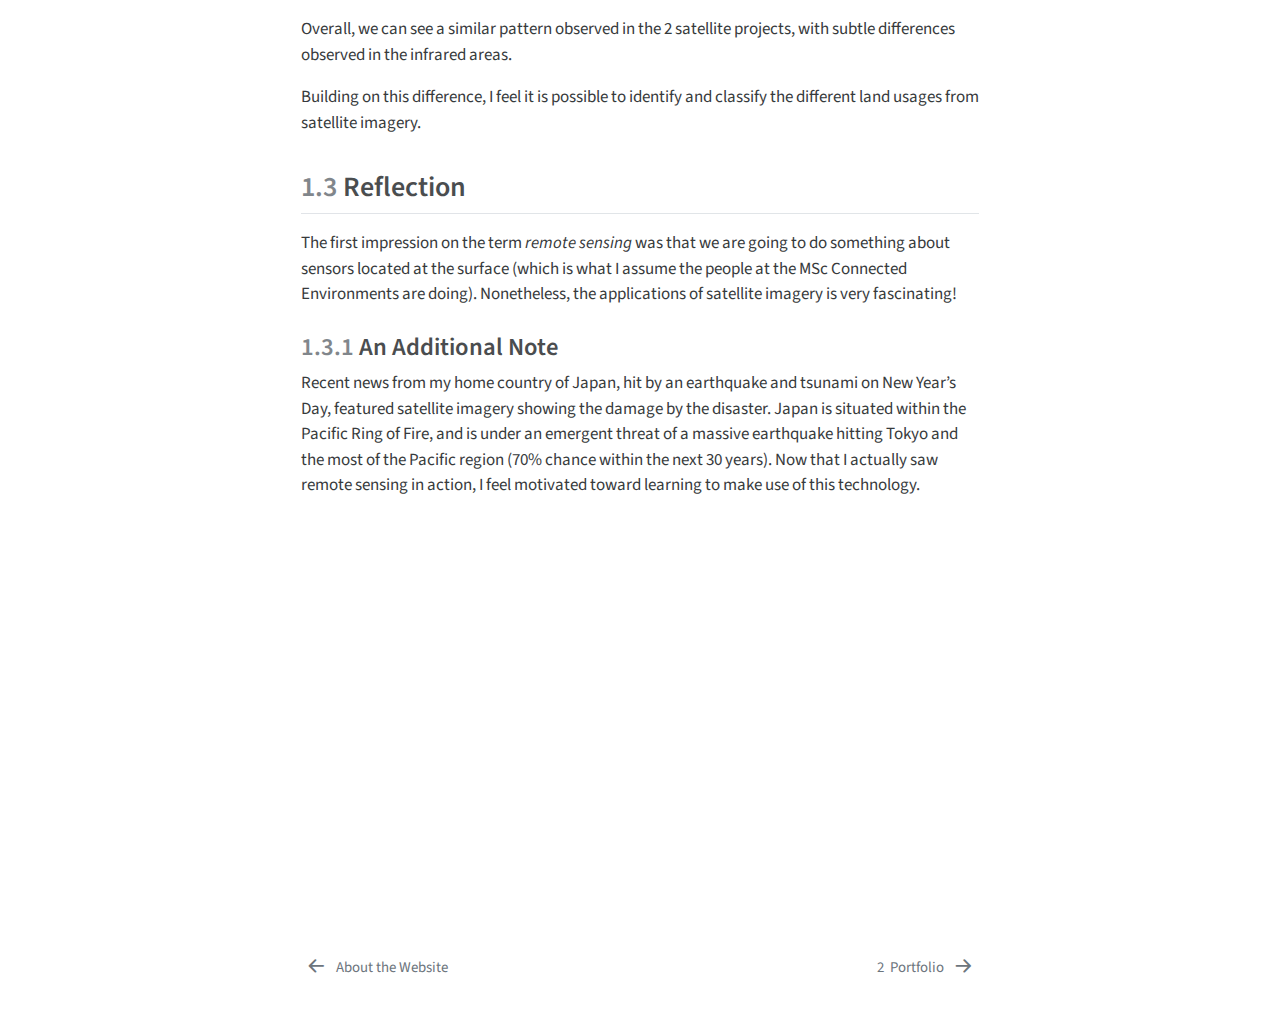
==== commit 9d7aa960: "Updated index" ====
--- a/docs/01_intro.html
+++ b/docs/01_intro.html
@@ -140,6 +140,12 @@
   <div class="sidebar-item-container"> 
   <a href="./03_rs_data.html" class="sidebar-item-text sidebar-link">
  <span class="menu-text"><span class="chapter-number">3</span>&nbsp; <span class="chapter-title">Remote Sensing Data Manipulation</span></span></a>
+  </div>
+</li>
+        <li class="sidebar-item">
+  <div class="sidebar-item-container"> 
+  <a href="./04_policy.html" class="sidebar-item-text sidebar-link">
+ <span class="menu-text"><span class="chapter-number">4</span>&nbsp; <span class="chapter-title">Policy Implications</span></span></a>
   </div>
 </li>
         <li class="sidebar-item">
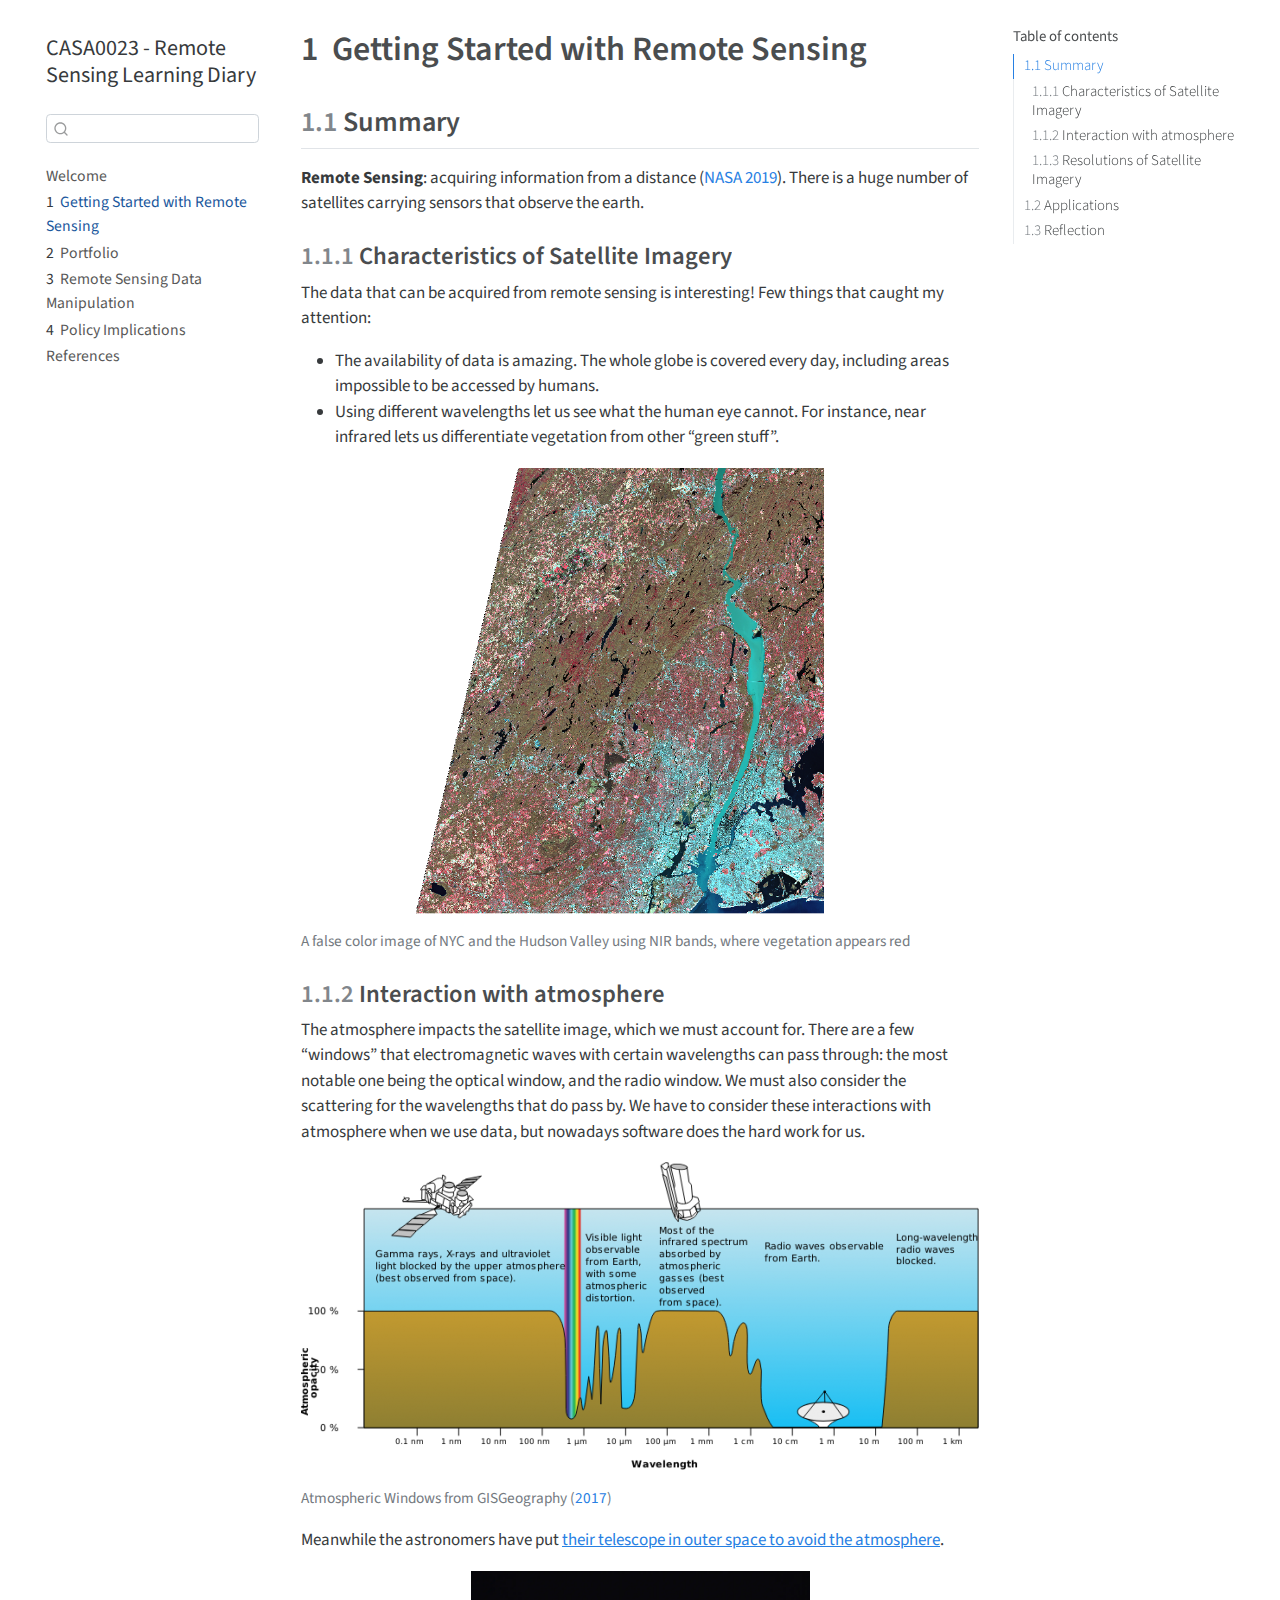
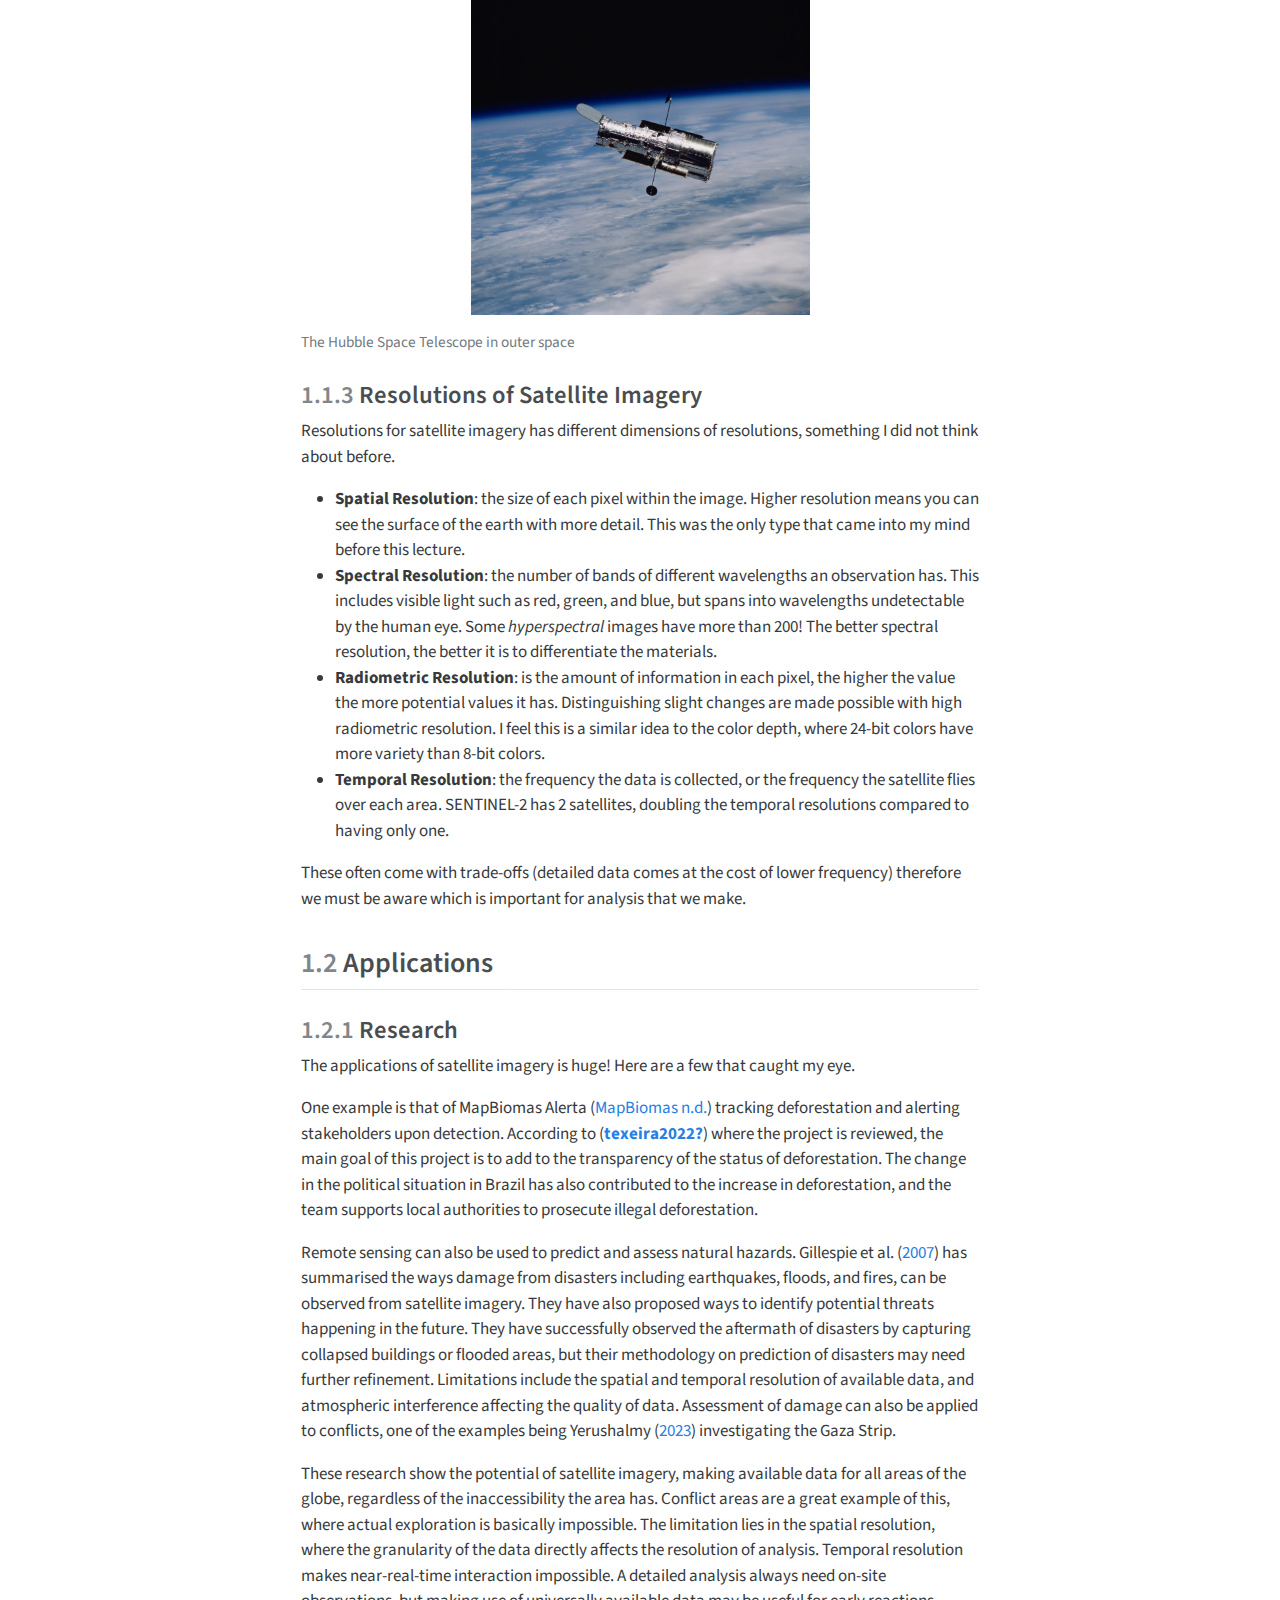
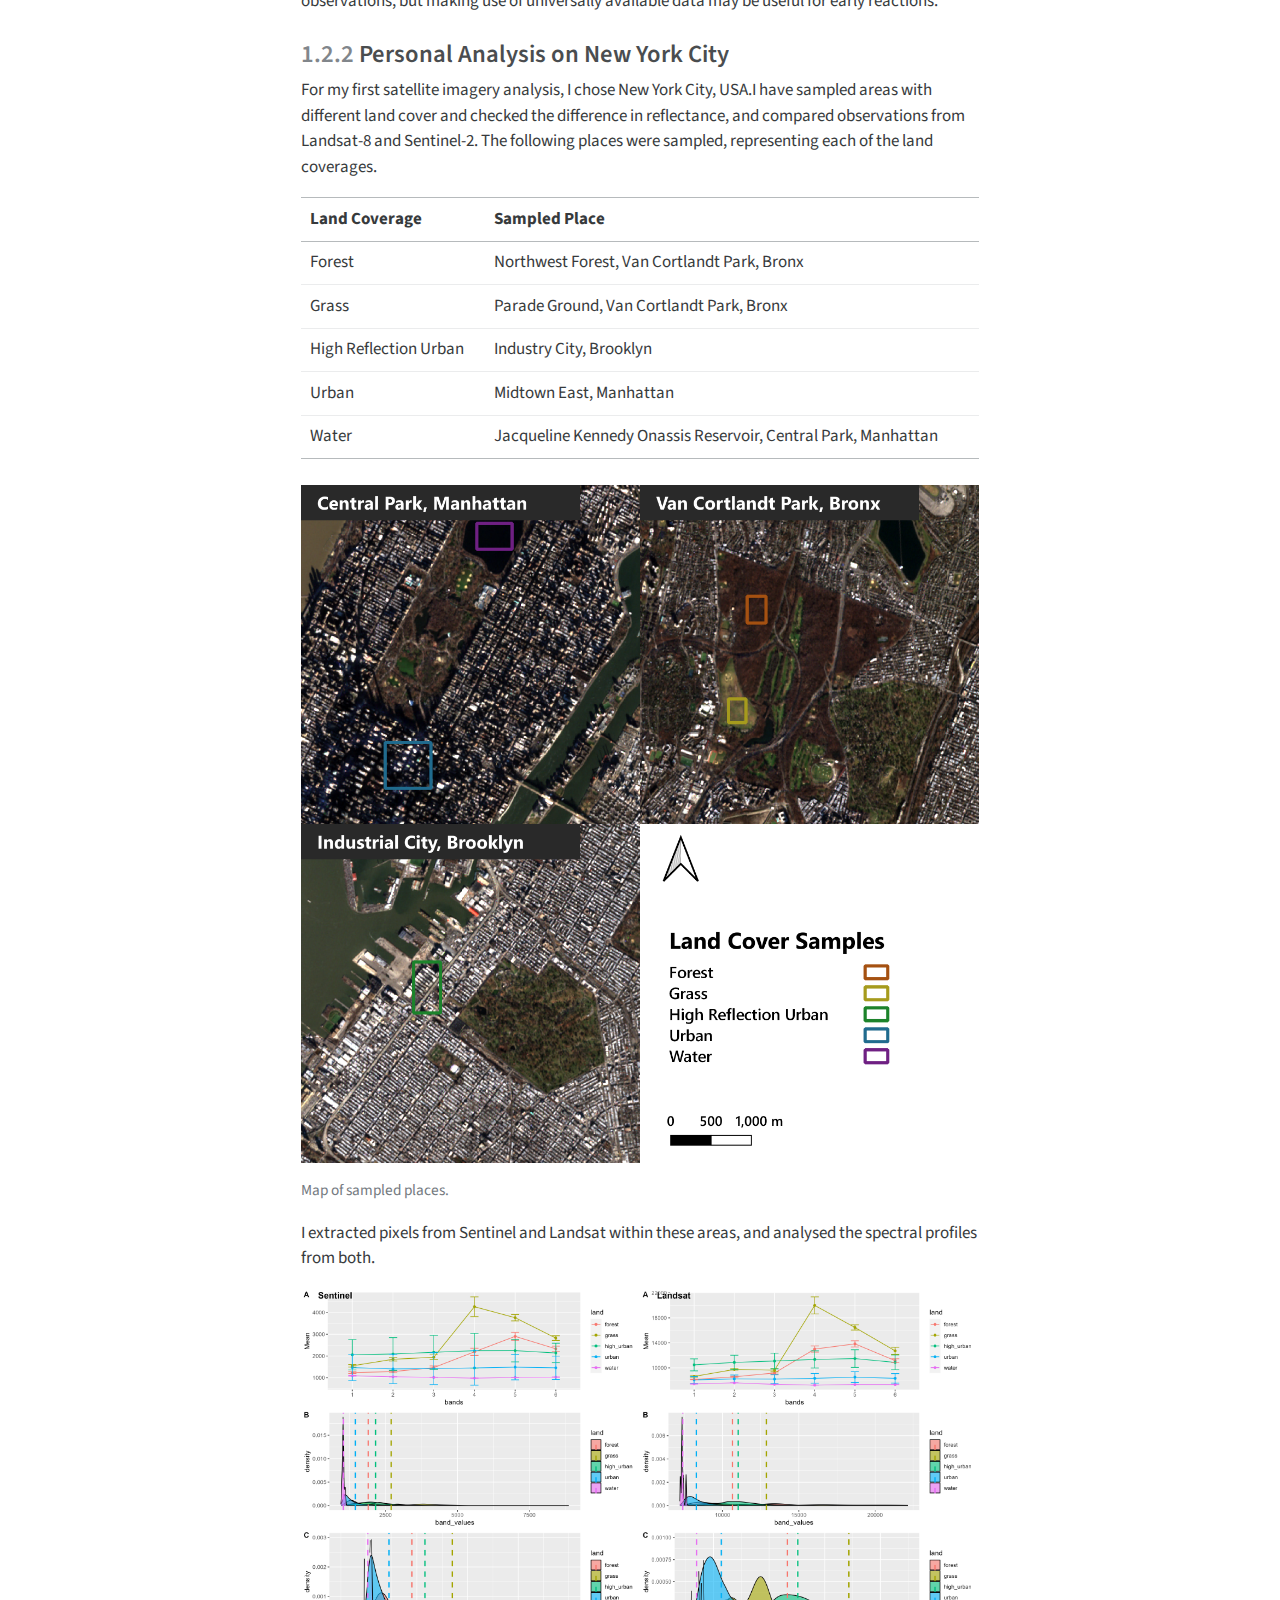
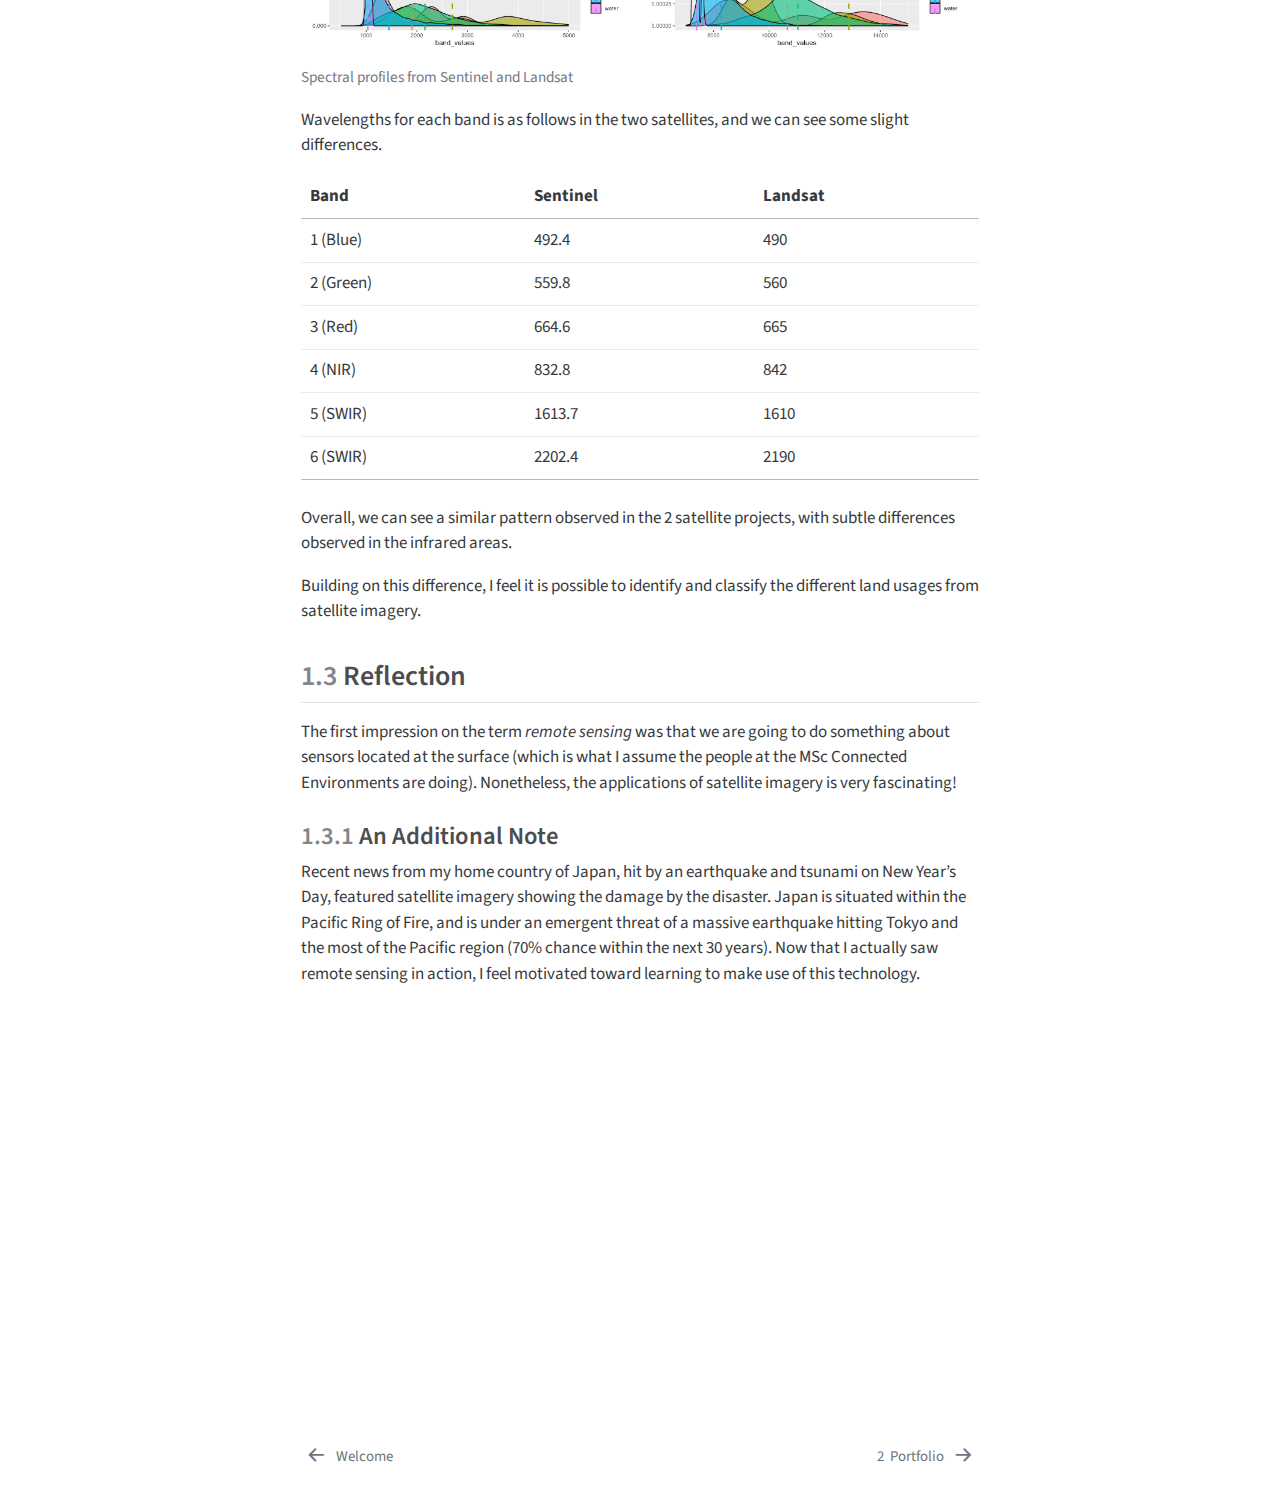
==== commit de30ac91: "Updated week 1" ====
--- a/docs/01_intro.html
+++ b/docs/01_intro.html
@@ -121,7 +121,7 @@
         <li class="sidebar-item">
   <div class="sidebar-item-container"> 
   <a href="./index.html" class="sidebar-item-text sidebar-link">
- <span class="menu-text">About the Website</span></a>
+ <span class="menu-text">Welcome</span></a>
   </div>
 </li>
         <li class="sidebar-item">
@@ -172,7 +172,8 @@
   </ul></li>
   <li><a href="#applications" id="toc-applications" class="nav-link" data-scroll-target="#applications"><span class="header-section-number">1.2</span> Applications</a>
   <ul class="collapse">
-  <li><a href="#analysis-on-new-york-city" id="toc-analysis-on-new-york-city" class="nav-link" data-scroll-target="#analysis-on-new-york-city"><span class="header-section-number">1.2.1</span> Analysis on New York City</a></li>
+  <li><a href="#research" id="toc-research" class="nav-link" data-scroll-target="#research"><span class="header-section-number">1.2.1</span> Research</a></li>
+  <li><a href="#personal-analysis-on-new-york-city" id="toc-personal-analysis-on-new-york-city" class="nav-link" data-scroll-target="#personal-analysis-on-new-york-city"><span class="header-section-number">1.2.2</span> Personal Analysis on New York City</a></li>
   </ul></li>
   <li><a href="#reflection" id="toc-reflection" class="nav-link" data-scroll-target="#reflection"><span class="header-section-number">1.3</span> Reflection</a>
   <ul class="collapse">
@@ -249,14 +250,15 @@
 </section>
 <section id="applications" class="level2" data-number="1.2">
 <h2 data-number="1.2" class="anchored" data-anchor-id="applications"><span class="header-section-number">1.2</span> Applications</h2>
-<p>The applications of satellite imagery is huge! Advanced use-cases include:</p>
-<ul>
-<li>detect illegal logging in the Amazon <span class="citation" data-cites="teixeira2022">(<a href="99_references.html#ref-teixeira2022" role="doc-biblioref">Teixeira 2022</a>)</span></li>
-<li>predict and assess natural hazards <span class="citation" data-cites="gillespie2007">(<a href="99_references.html#ref-gillespie2007" role="doc-biblioref">Gillespie et al. 2007</a>)</span></li>
-<li>assess the damage of conflicts <span class="citation" data-cites="yerushalmy2023">(<a href="99_references.html#ref-yerushalmy2023" role="doc-biblioref">Yerushalmy 2023</a>)</span></li>
-</ul>
-<section id="analysis-on-new-york-city" class="level3" data-number="1.2.1">
-<h3 data-number="1.2.1" class="anchored" data-anchor-id="analysis-on-new-york-city"><span class="header-section-number">1.2.1</span> Analysis on New York City</h3>
+<section id="research" class="level3" data-number="1.2.1">
+<h3 data-number="1.2.1" class="anchored" data-anchor-id="research"><span class="header-section-number">1.2.1</span> Research</h3>
+<p>The applications of satellite imagery is huge! Here are a few that caught my eye.</p>
+<p>One example is that of MapBiomas Alerta <span class="citation" data-cites="mapbiomasa">(<a href="99_references.html#ref-mapbiomasa" role="doc-biblioref">MapBiomas n.d.</a>)</span> tracking deforestation and alerting stakeholders upon detection. According to <span class="citation" data-cites="texeira2022">(<a href="99_references.html#ref-texeira2022" role="doc-biblioref"><strong>texeira2022?</strong></a>)</span> where the project is reviewed, the main goal of this project is to add to the transparency of the status of deforestation. The change in the political situation in Brazil has also contributed to the increase in deforestation, and the team supports local authorities to prosecute illegal deforestation.</p>
+<p>Remote sensing can also be used to predict and assess natural hazards. <span class="citation" data-cites="gillespie2007">Gillespie et al. (<a href="99_references.html#ref-gillespie2007" role="doc-biblioref">2007</a>)</span> has summarised the ways damage from disasters including earthquakes, floods, and fires, can be observed from satellite imagery. They have also proposed ways to identify potential threats happening in the future. They have successfully observed the aftermath of disasters by capturing collapsed buildings or flooded areas, but their methodology on prediction of disasters may need further refinement. Limitations include the spatial and temporal resolution of available data, and atmospheric interference affecting the quality of data. Assessment of damage can also be applied to conflicts, one of the examples being <span class="citation" data-cites="yerushalmy2023">Yerushalmy (<a href="99_references.html#ref-yerushalmy2023" role="doc-biblioref">2023</a>)</span> investigating the Gaza Strip.</p>
+<p>These research show the potential of satellite imagery, making available data for all areas of the globe, regardless of the inaccessibility the area has. Conflict areas are a great example of this, where actual exploration is basically impossible. The limitation lies in the spatial resolution, where the granularity of the data directly affects the resolution of analysis. Temporal resolution makes near-real-time interaction impossible. A detailed analysis always need on-site observations, but making use of universally available data may be useful for early reactions.</p>
+</section>
+<section id="personal-analysis-on-new-york-city" class="level3" data-number="1.2.2">
+<h3 data-number="1.2.2" class="anchored" data-anchor-id="personal-analysis-on-new-york-city"><span class="header-section-number">1.2.2</span> Personal Analysis on New York City</h3>
 <p>For my first satellite imagery analysis, I chose New York City, USA.I have sampled areas with different land cover and checked the difference in reflectance, and compared observations from Landsat-8 and Sentinel-2. The following places were sampled, representing each of the land coverages.</p>
 <table class="table">
 <colgroup>
@@ -367,11 +369,11 @@
 <div id="ref-gisgeography2017" class="csl-entry" role="listitem">
 GISGeography. 2017. <span>“The <span>Atmospheric Window</span> in <span>Remote Sensing</span>.”</span> <em>GIS Geography</em>. https://gisgeography.com/atmospheric-window/.
 </div>
+<div id="ref-mapbiomasa" class="csl-entry" role="listitem">
+MapBiomas. n.d. <span>“<span>MapBiomas Alerta</span>.”</span> https://alerta.mapbiomas.org/en. Accessed February 7, 2024.
+</div>
 <div id="ref-nasa2019" class="csl-entry" role="listitem">
 NASA. 2019. <span>“What Is <span>Remote Sensing</span>? <span></span> <span>Earthdata</span>.”</span> Backgrounder. https://www.earthdata.nasa.gov/learn/backgrounders/remote-sensing; <span>Earth Science Data Systems, NASA</span>.
-</div>
-<div id="ref-teixeira2022" class="csl-entry" role="listitem">
-Teixeira, Fabio. 2022. <span>“In <span>Brazil</span>, Satellites Help Scientists Target <span>Amazon</span> Forest Losses.”</span> <em>Thomas Reuters Foundation News</em>. https://news.trust.org/item/20220406135051-ut6cr/.
 </div>
 <div id="ref-yerushalmy2023" class="csl-entry" role="listitem">
 Yerushalmy, Jonathan. 2023. <span>“Gaza Before and After: Satellite Images Show Destruction Following <span>Israeli</span> Airstrikes.”</span> <em>The Guardian</em>, October.
@@ -617,7 +619,7 @@
 <nav class="page-navigation">
   <div class="nav-page nav-page-previous">
       <a href="./index.html" class="pagination-link">
-        <i class="bi bi-arrow-left-short"></i> <span class="nav-page-text">About the Website</span>
+        <i class="bi bi-arrow-left-short"></i> <span class="nav-page-text">Welcome</span>
       </a>          
   </div>
   <div class="nav-page nav-page-next">
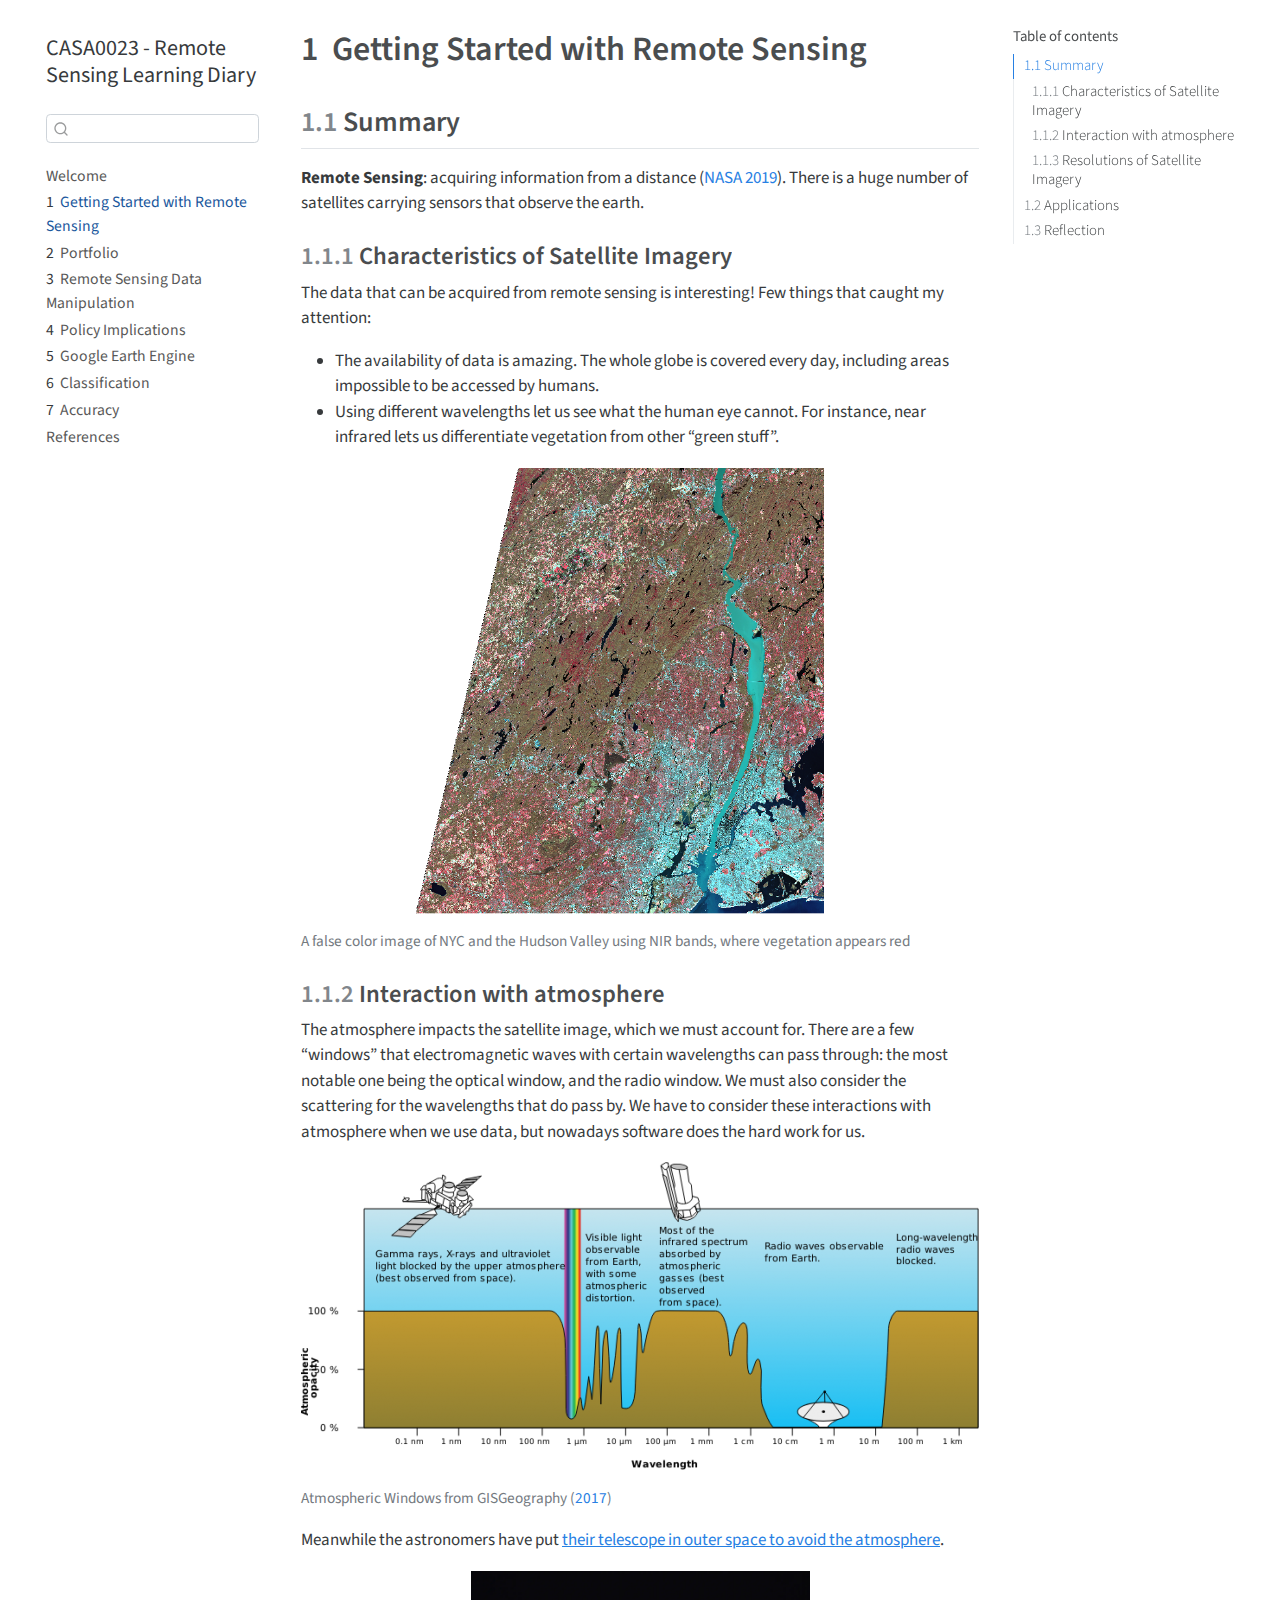
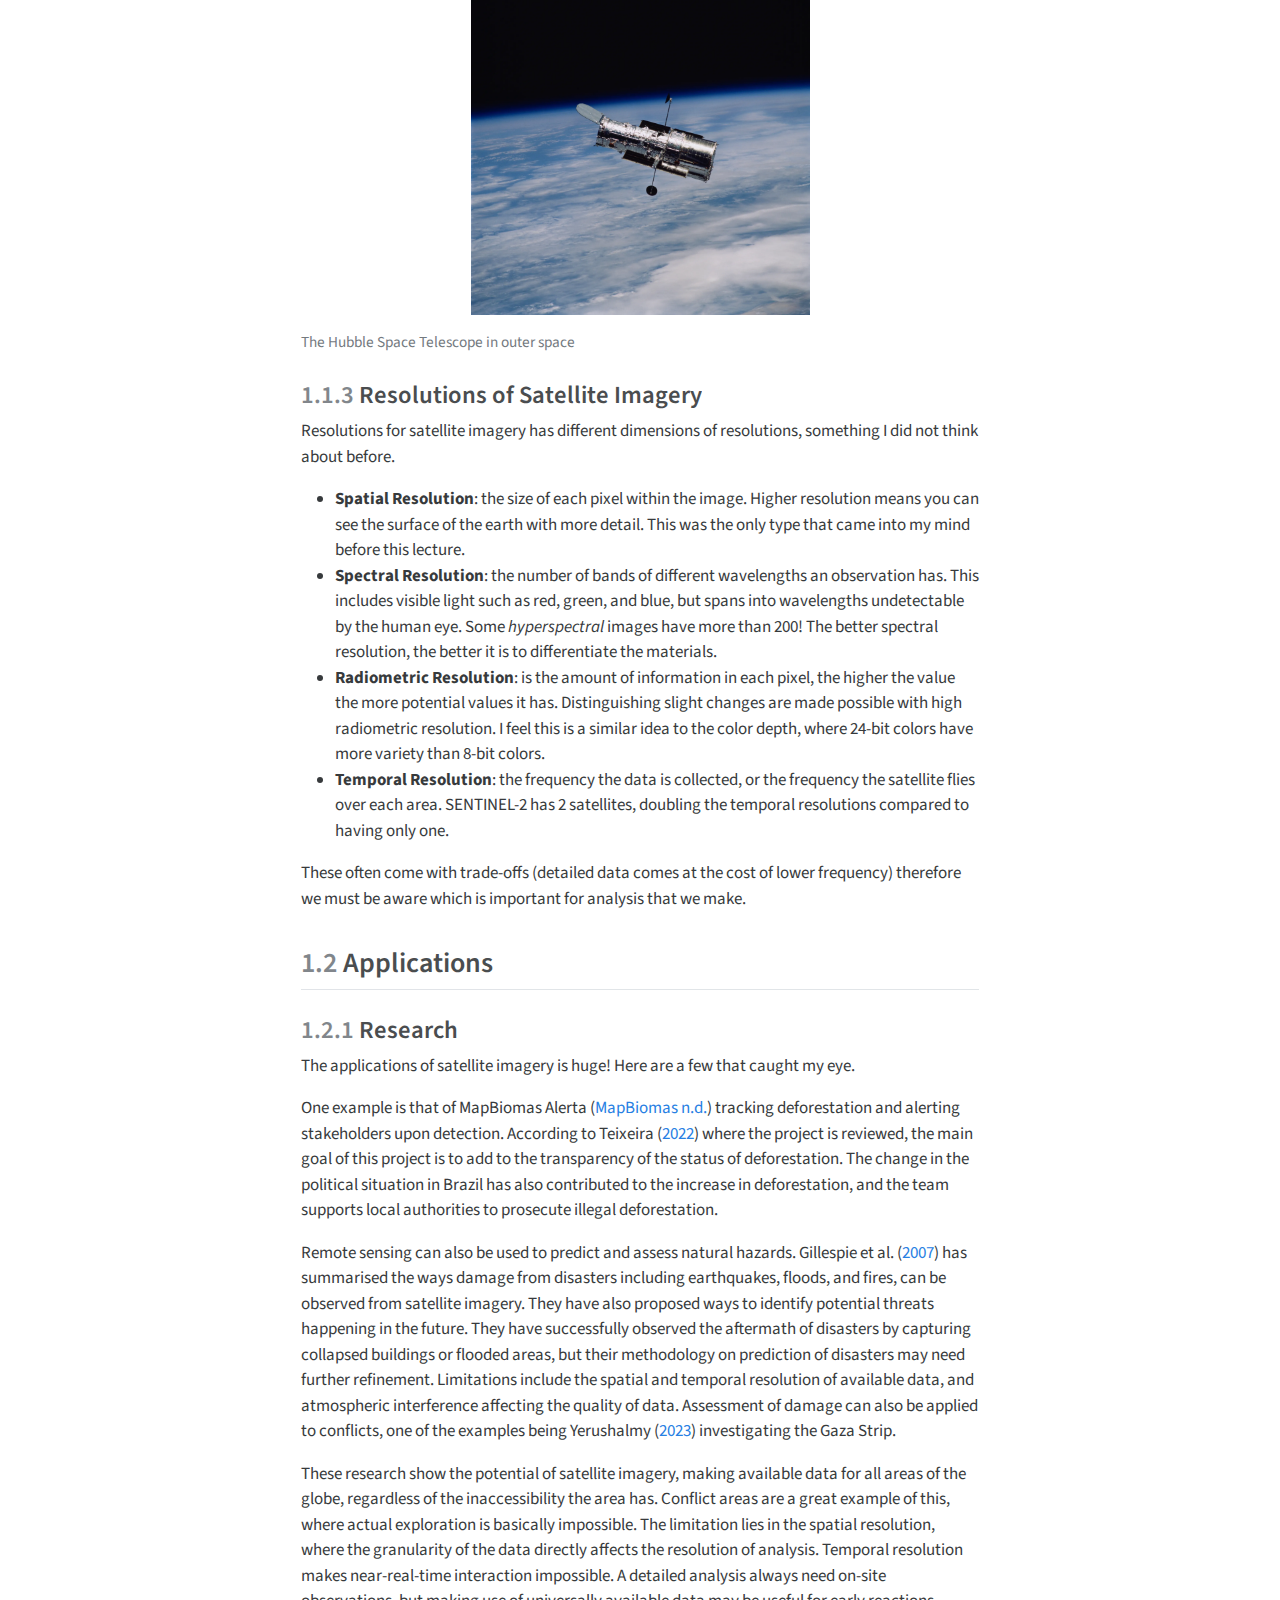
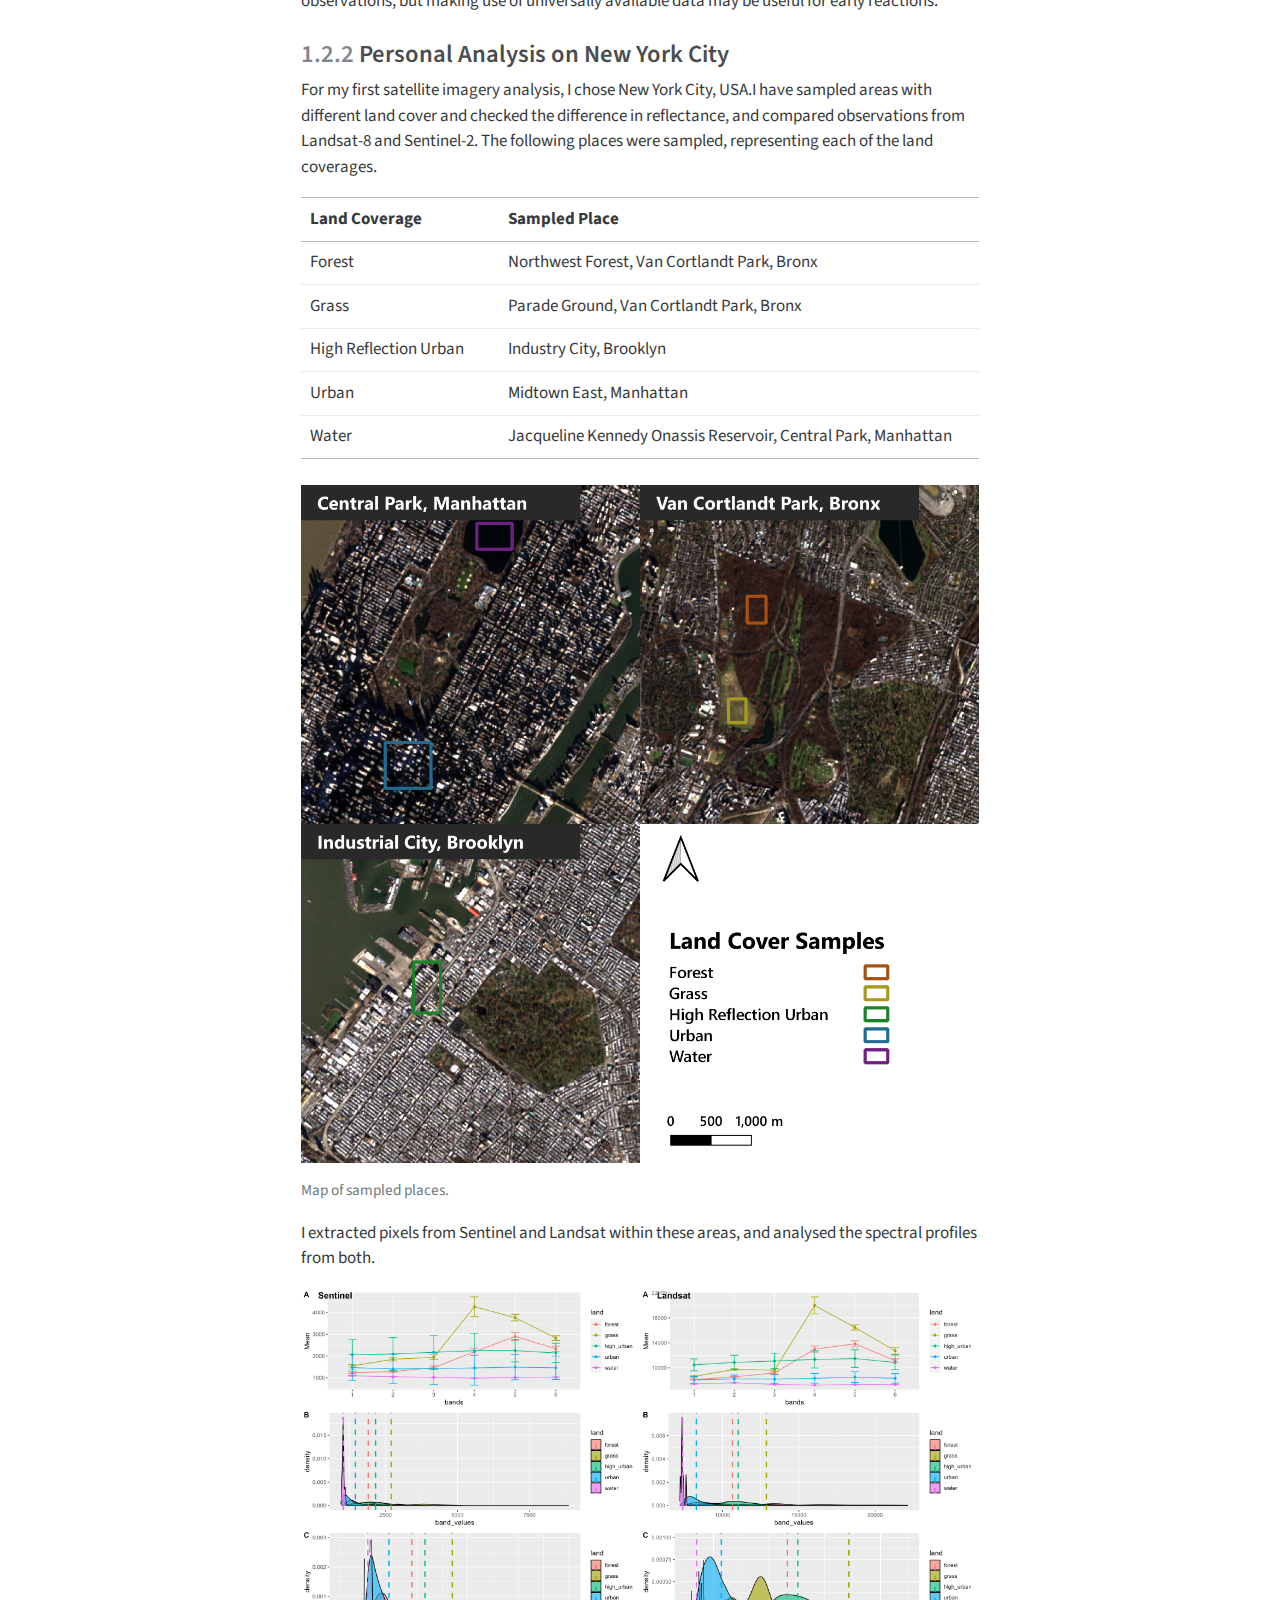
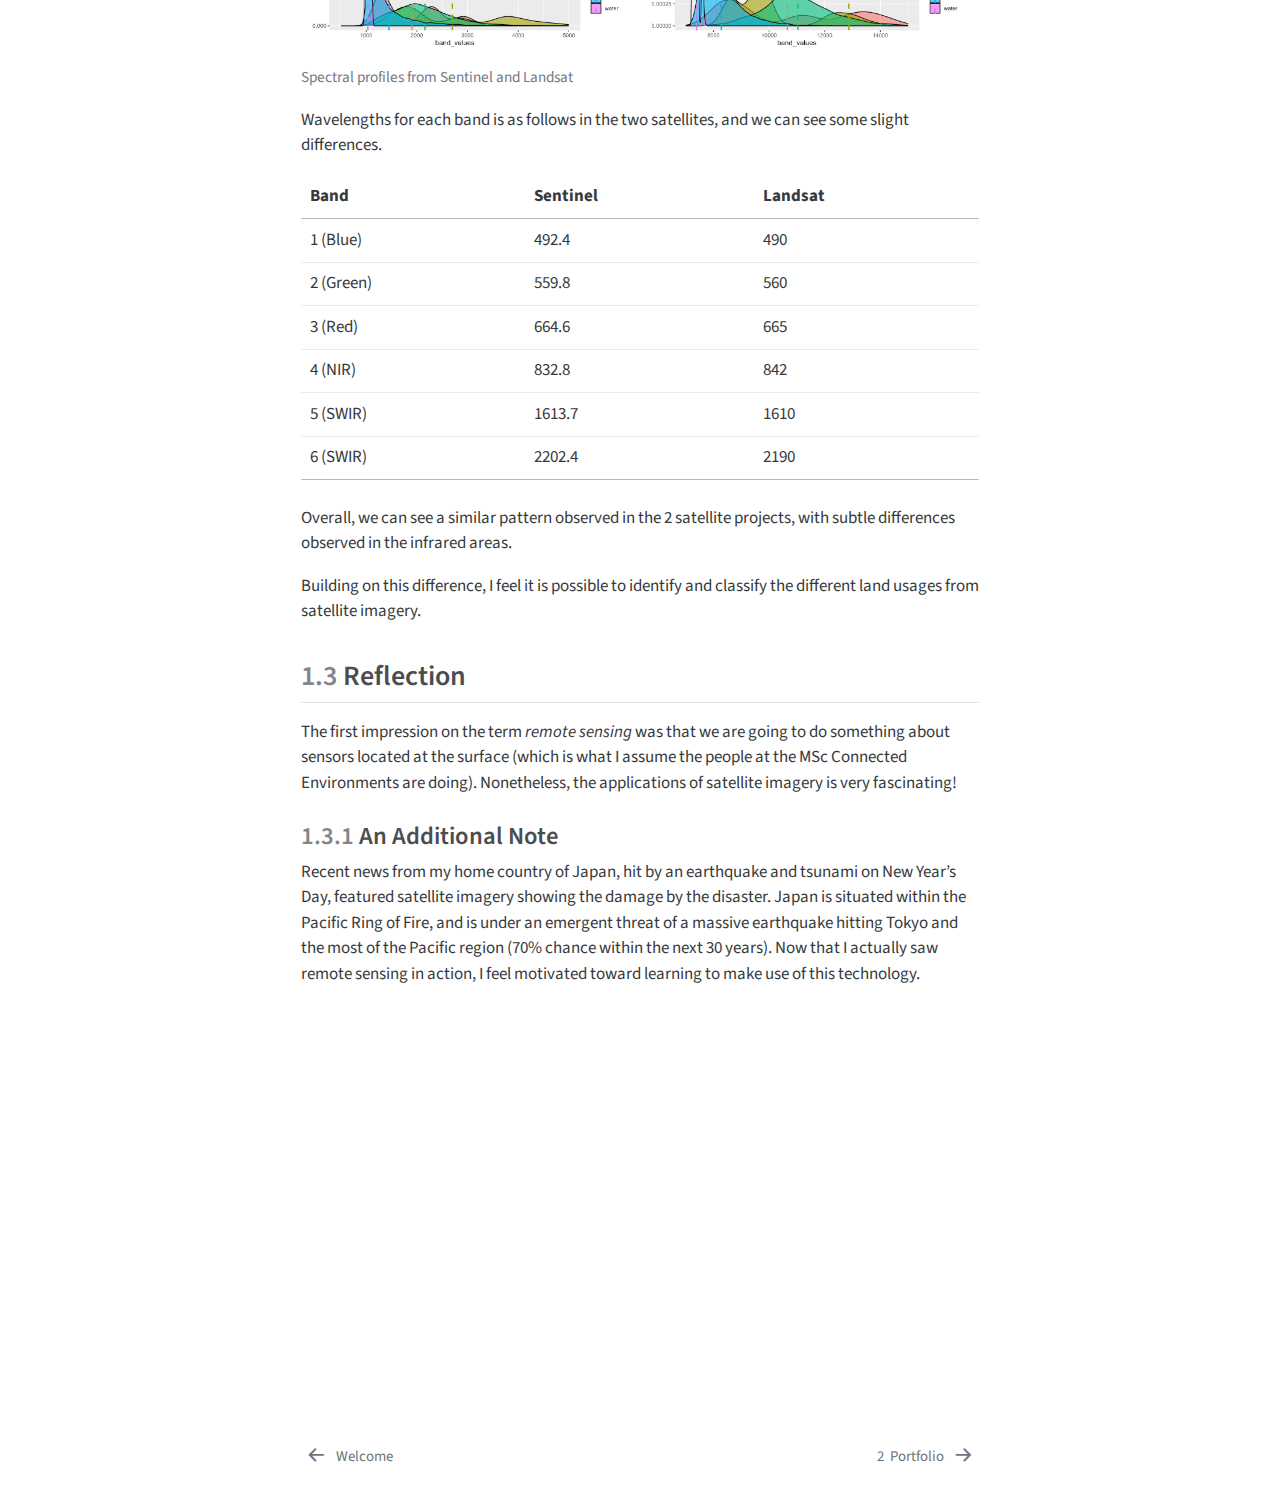
==== commit 53a5d600: "Updated week 6" ====
--- a/docs/01_intro.html
+++ b/docs/01_intro.html
@@ -150,6 +150,24 @@
 </li>
         <li class="sidebar-item">
   <div class="sidebar-item-container"> 
+  <a href="./05_gge.html" class="sidebar-item-text sidebar-link">
+ <span class="menu-text"><span class="chapter-number">5</span>&nbsp; <span class="chapter-title">Google Earth Engine</span></span></a>
+  </div>
+</li>
+        <li class="sidebar-item">
+  <div class="sidebar-item-container"> 
+  <a href="./06_classification.html" class="sidebar-item-text sidebar-link">
+ <span class="menu-text"><span class="chapter-number">6</span>&nbsp; <span class="chapter-title">Classification</span></span></a>
+  </div>
+</li>
+        <li class="sidebar-item">
+  <div class="sidebar-item-container"> 
+  <a href="./07_accuracy.html" class="sidebar-item-text sidebar-link">
+ <span class="menu-text"><span class="chapter-number">7</span>&nbsp; <span class="chapter-title">Accuracy</span></span></a>
+  </div>
+</li>
+        <li class="sidebar-item">
+  <div class="sidebar-item-container"> 
   <a href="./99_references.html" class="sidebar-item-text sidebar-link">
  <span class="menu-text">References</span></a>
   </div>
@@ -253,7 +271,7 @@
 <section id="research" class="level3" data-number="1.2.1">
 <h3 data-number="1.2.1" class="anchored" data-anchor-id="research"><span class="header-section-number">1.2.1</span> Research</h3>
 <p>The applications of satellite imagery is huge! Here are a few that caught my eye.</p>
-<p>One example is that of MapBiomas Alerta <span class="citation" data-cites="mapbiomasa">(<a href="99_references.html#ref-mapbiomasa" role="doc-biblioref">MapBiomas n.d.</a>)</span> tracking deforestation and alerting stakeholders upon detection. According to <span class="citation" data-cites="texeira2022">(<a href="99_references.html#ref-texeira2022" role="doc-biblioref"><strong>texeira2022?</strong></a>)</span> where the project is reviewed, the main goal of this project is to add to the transparency of the status of deforestation. The change in the political situation in Brazil has also contributed to the increase in deforestation, and the team supports local authorities to prosecute illegal deforestation.</p>
+<p>One example is that of MapBiomas Alerta <span class="citation" data-cites="mapbiomasa">(<a href="99_references.html#ref-mapbiomasa" role="doc-biblioref">MapBiomas n.d.</a>)</span> tracking deforestation and alerting stakeholders upon detection. According to <span class="citation" data-cites="teixeira2022">Teixeira (<a href="99_references.html#ref-teixeira2022" role="doc-biblioref">2022</a>)</span> where the project is reviewed, the main goal of this project is to add to the transparency of the status of deforestation. The change in the political situation in Brazil has also contributed to the increase in deforestation, and the team supports local authorities to prosecute illegal deforestation.</p>
 <p>Remote sensing can also be used to predict and assess natural hazards. <span class="citation" data-cites="gillespie2007">Gillespie et al. (<a href="99_references.html#ref-gillespie2007" role="doc-biblioref">2007</a>)</span> has summarised the ways damage from disasters including earthquakes, floods, and fires, can be observed from satellite imagery. They have also proposed ways to identify potential threats happening in the future. They have successfully observed the aftermath of disasters by capturing collapsed buildings or flooded areas, but their methodology on prediction of disasters may need further refinement. Limitations include the spatial and temporal resolution of available data, and atmospheric interference affecting the quality of data. Assessment of damage can also be applied to conflicts, one of the examples being <span class="citation" data-cites="yerushalmy2023">Yerushalmy (<a href="99_references.html#ref-yerushalmy2023" role="doc-biblioref">2023</a>)</span> investigating the Gaza Strip.</p>
 <p>These research show the potential of satellite imagery, making available data for all areas of the globe, regardless of the inaccessibility the area has. Conflict areas are a great example of this, where actual exploration is basically impossible. The limitation lies in the spatial resolution, where the granularity of the data directly affects the resolution of analysis. Temporal resolution makes near-real-time interaction impossible. A detailed analysis always need on-site observations, but making use of universally available data may be useful for early reactions.</p>
 </section>
@@ -262,8 +280,8 @@
 <p>For my first satellite imagery analysis, I chose New York City, USA.I have sampled areas with different land cover and checked the difference in reflectance, and compared observations from Landsat-8 and Sentinel-2. The following places were sampled, representing each of the land coverages.</p>
 <table class="table">
 <colgroup>
-<col style="width: 27%">
-<col style="width: 72%">
+<col style="width: 29%">
+<col style="width: 70%">
 </colgroup>
 <thead>
 <tr class="header">
@@ -373,7 +391,10 @@
 MapBiomas. n.d. <span>“<span>MapBiomas Alerta</span>.”</span> https://alerta.mapbiomas.org/en. Accessed February 7, 2024.
 </div>
 <div id="ref-nasa2019" class="csl-entry" role="listitem">
-NASA. 2019. <span>“What Is <span>Remote Sensing</span>? <span></span> <span>Earthdata</span>.”</span> Backgrounder. https://www.earthdata.nasa.gov/learn/backgrounders/remote-sensing; <span>Earth Science Data Systems, NASA</span>.
+NASA. 2019. <span>“What Is <span>Remote Sensing</span>? <span></span> <span>Earthdata</span>.”</span> Backgrounder. https://www.earthdata.nasa.gov/learn/backgrounders/remote-sensing; Earth Science Data Systems, NASA.
+</div>
+<div id="ref-teixeira2022" class="csl-entry" role="listitem">
+Teixeira, Fabio. 2022. <span>“In <span>Brazil</span>, Satellites Help Scientists Target <span>Amazon</span> Forest Losses.”</span> <em>Thomas Reuters Foundation News</em>. https://news.trust.org/item/20220406135051-ut6cr/.
 </div>
 <div id="ref-yerushalmy2023" class="csl-entry" role="listitem">
 Yerushalmy, Jonathan. 2023. <span>“Gaza Before and After: Satellite Images Show Destruction Following <span>Israeli</span> Airstrikes.”</span> <em>The Guardian</em>, October.
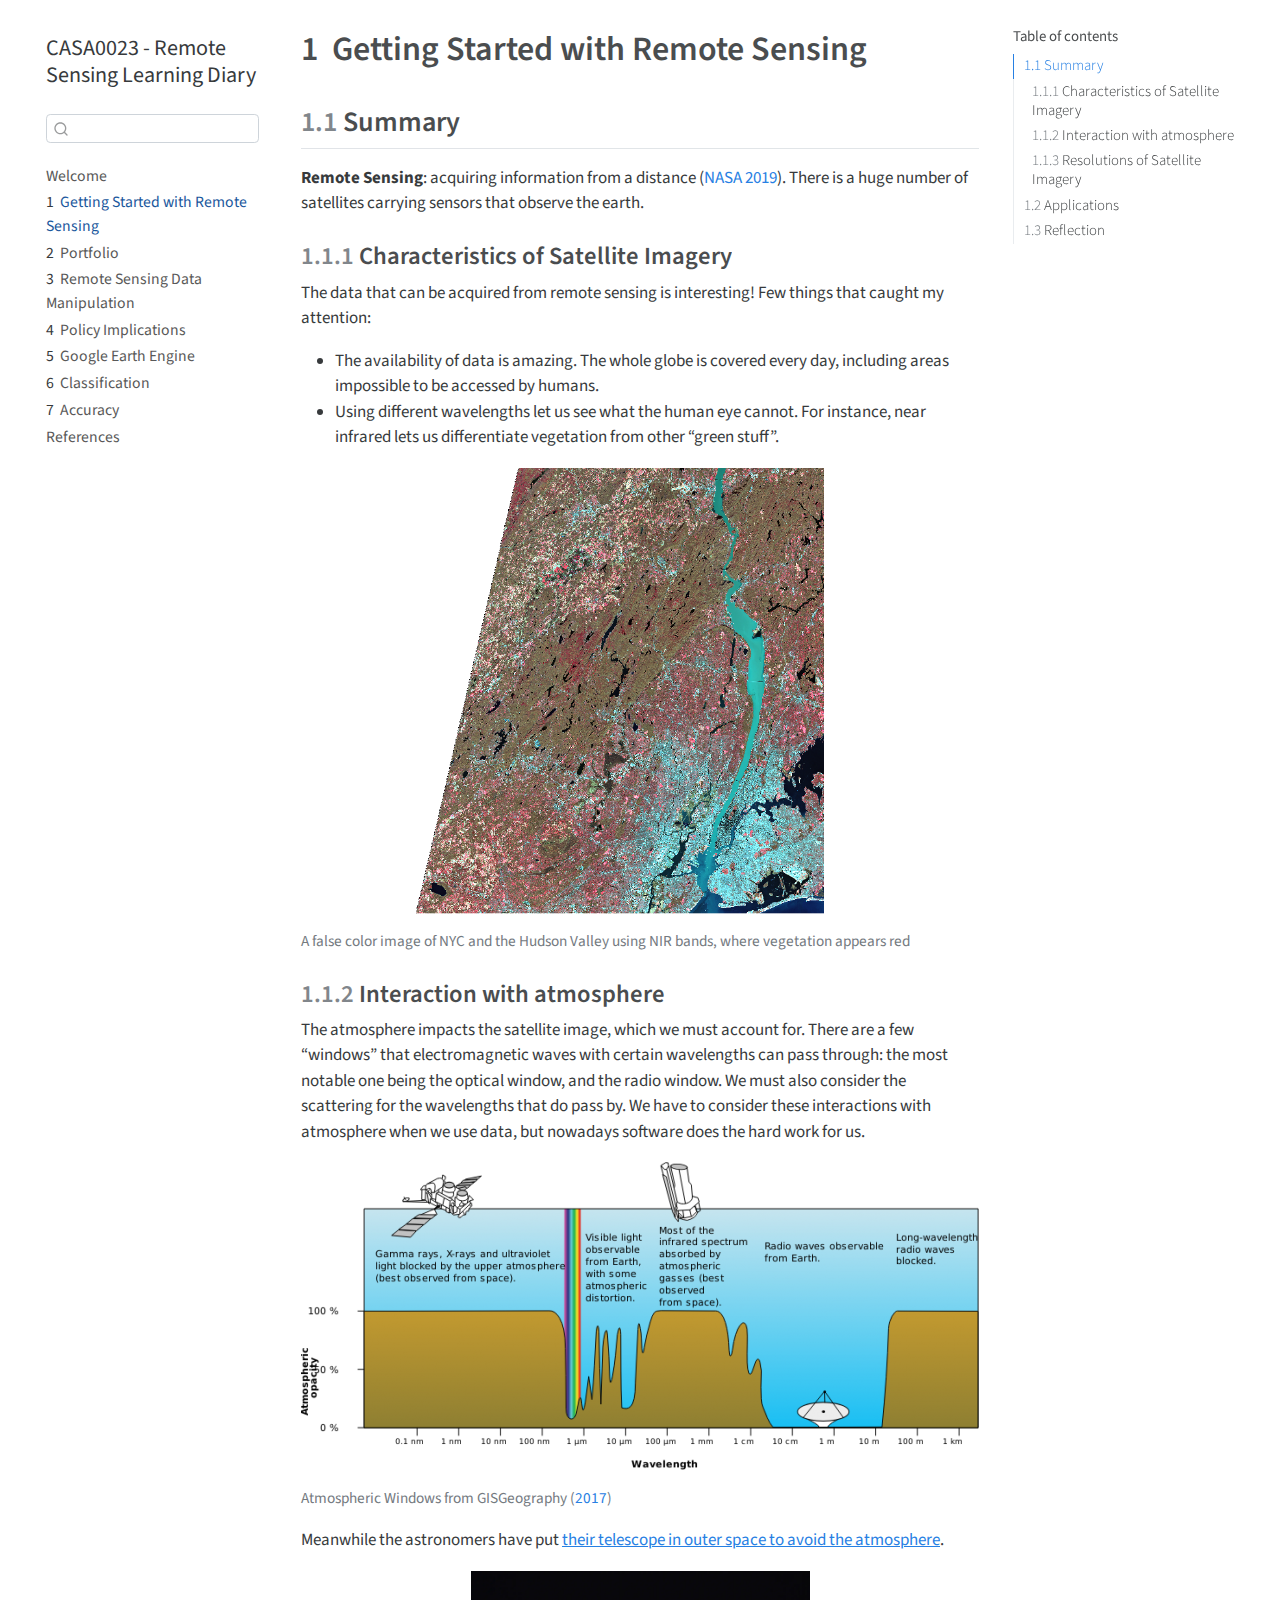
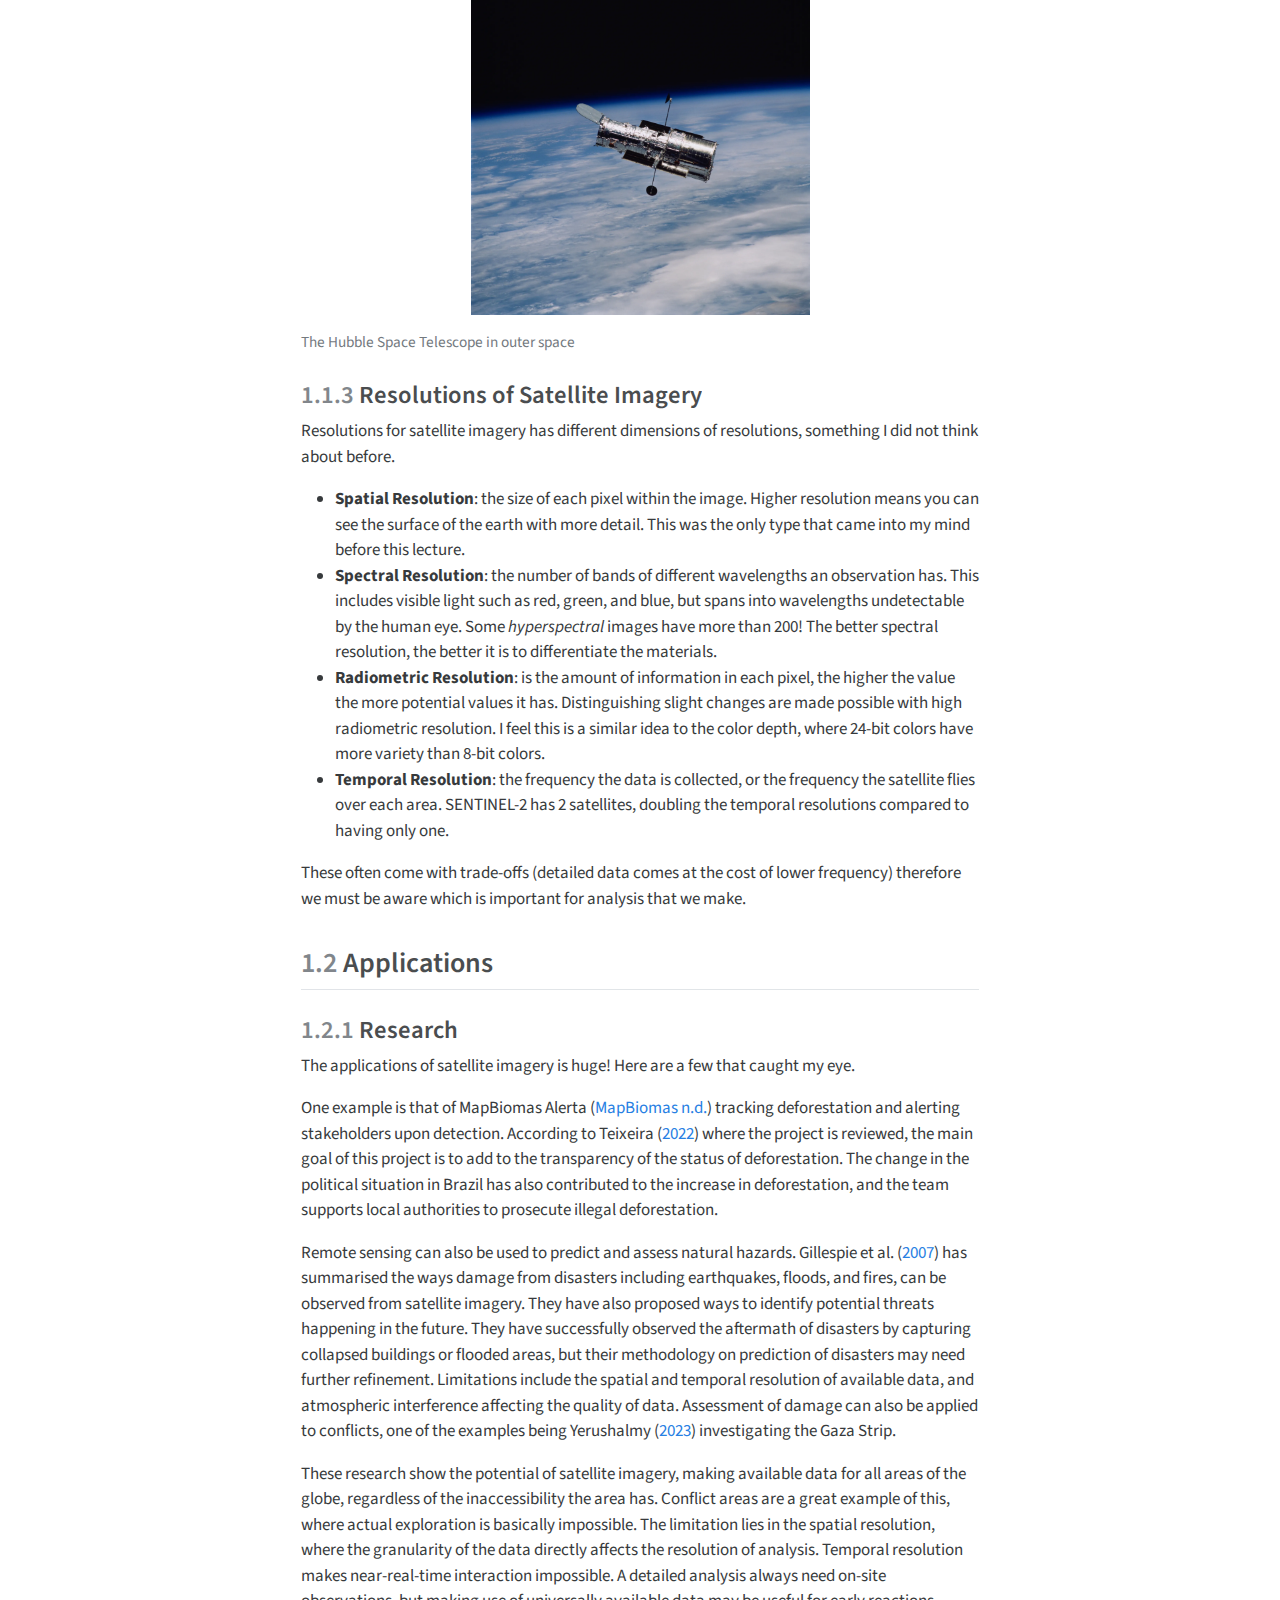
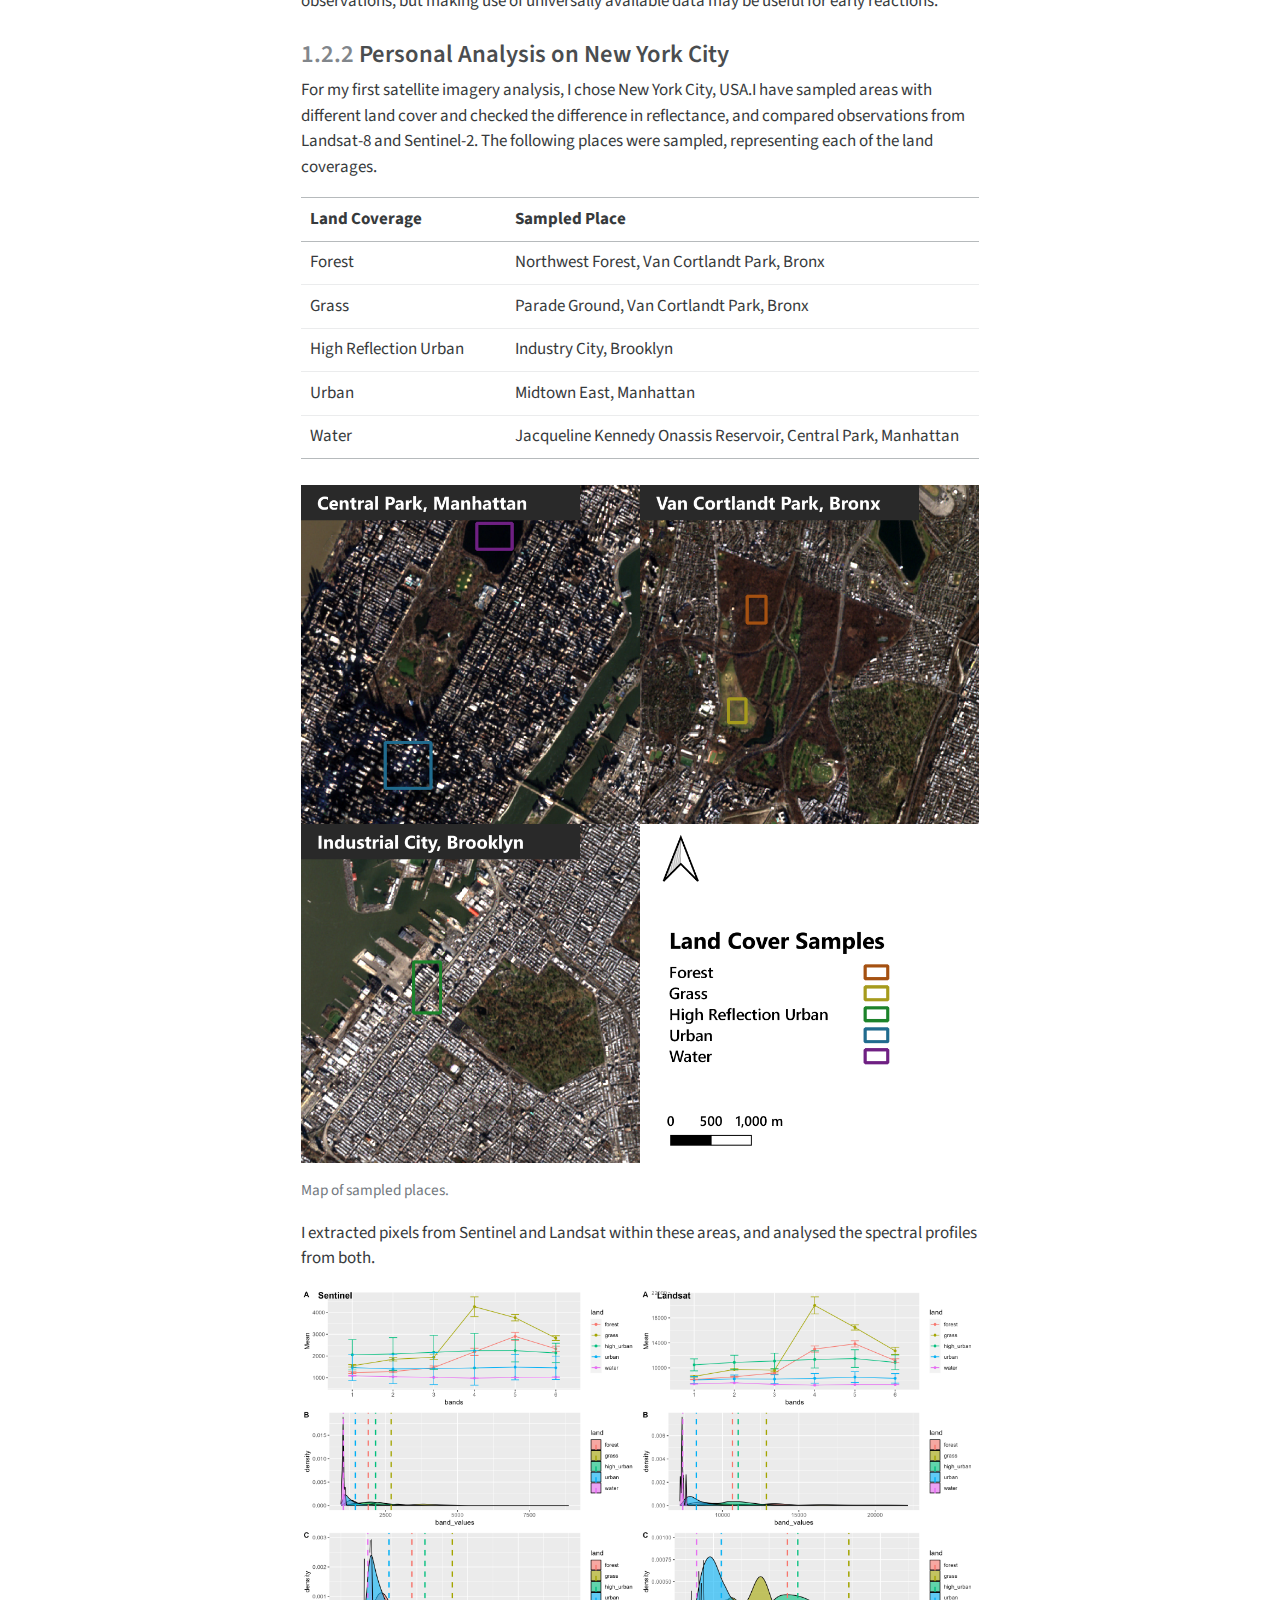
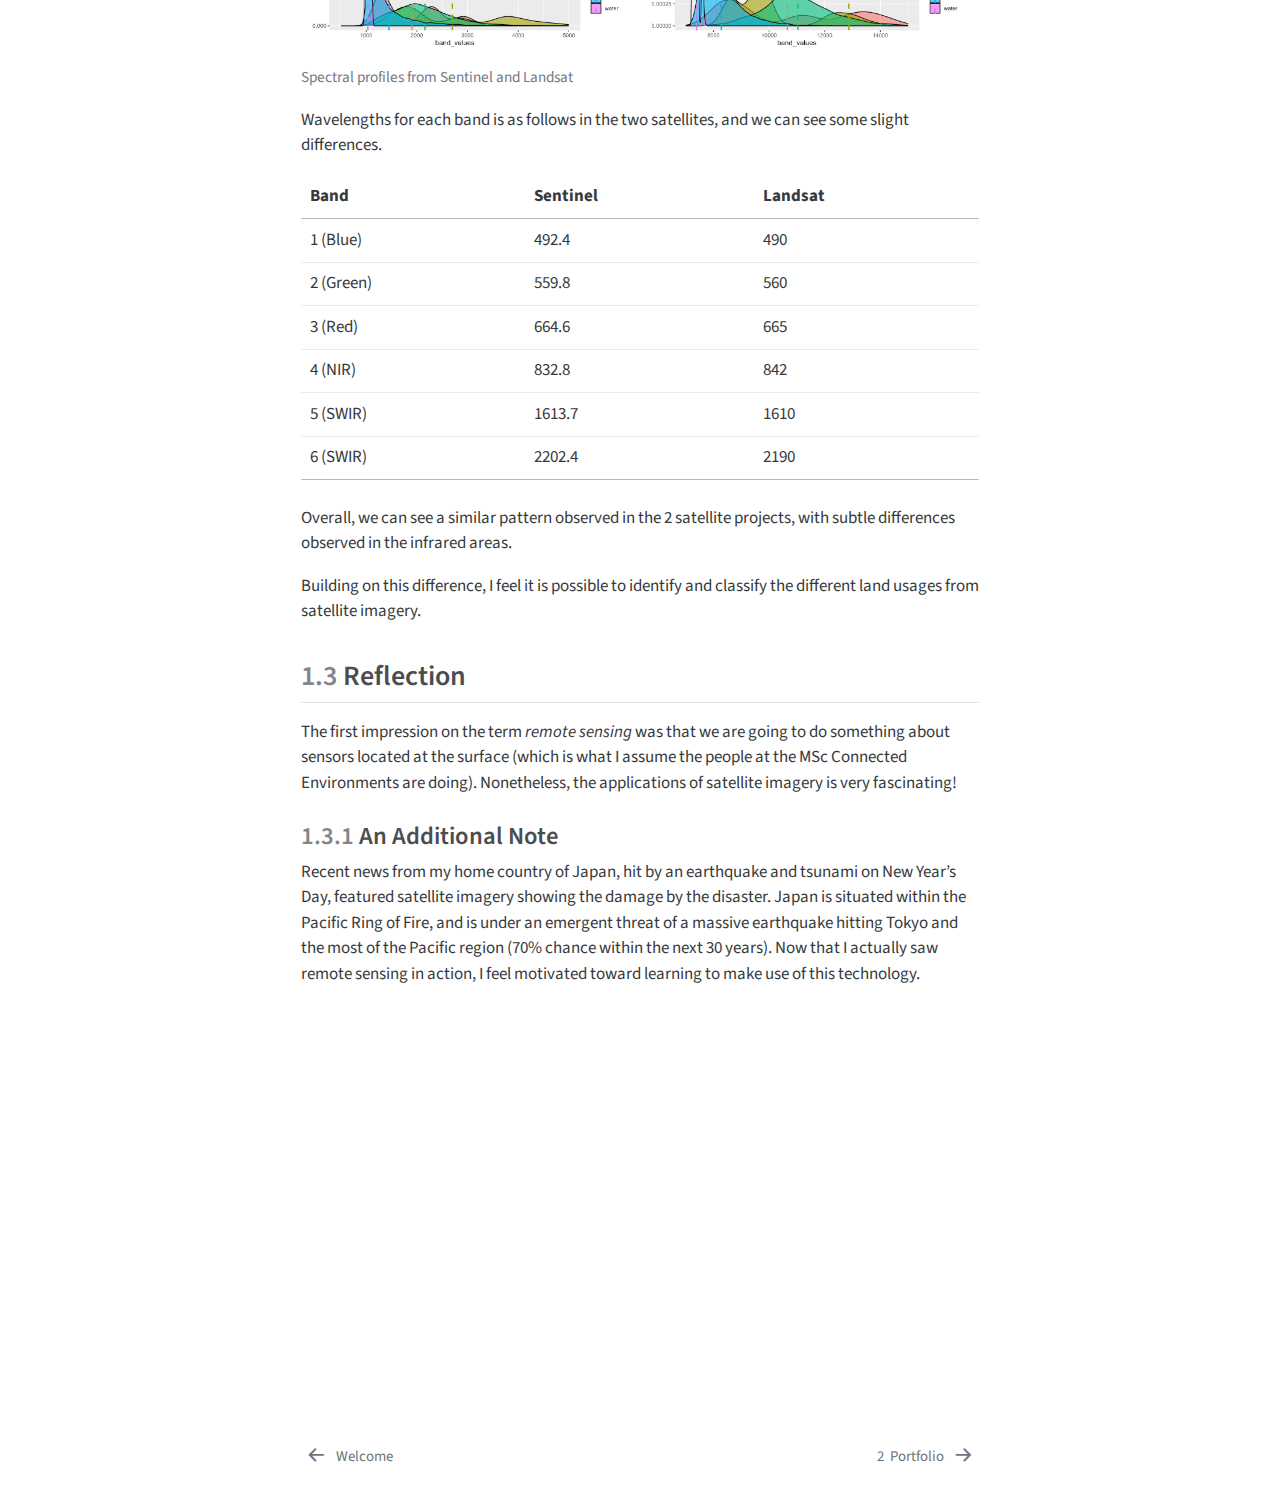
==== commit 95aae3fe: "Rerendered whole book" ====
--- a/docs/01_intro.html
+++ b/docs/01_intro.html
@@ -280,8 +280,8 @@
 <p>For my first satellite imagery analysis, I chose New York City, USA.I have sampled areas with different land cover and checked the difference in reflectance, and compared observations from Landsat-8 and Sentinel-2. The following places were sampled, representing each of the land coverages.</p>
 <table class="table">
 <colgroup>
-<col style="width: 29%">
-<col style="width: 70%">
+<col style="width: 30%">
+<col style="width: 69%">
 </colgroup>
 <thead>
 <tr class="header">
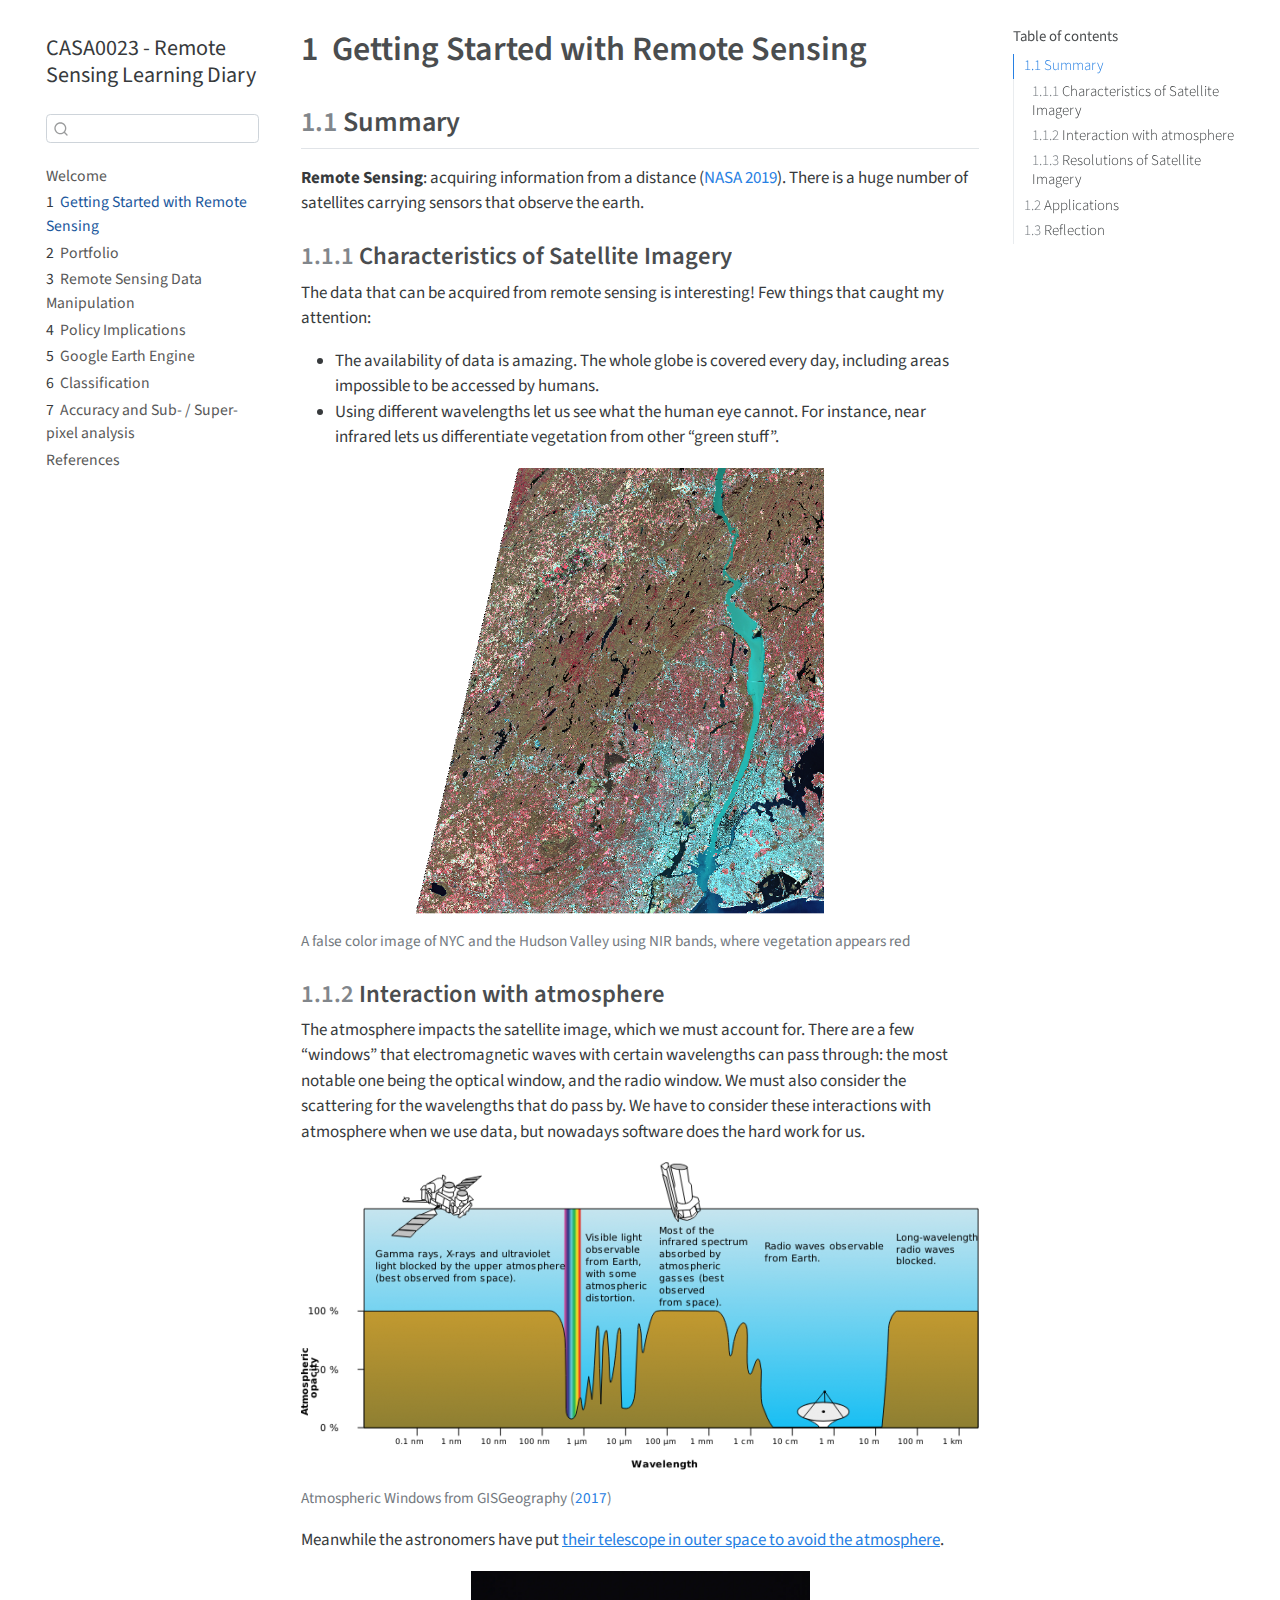
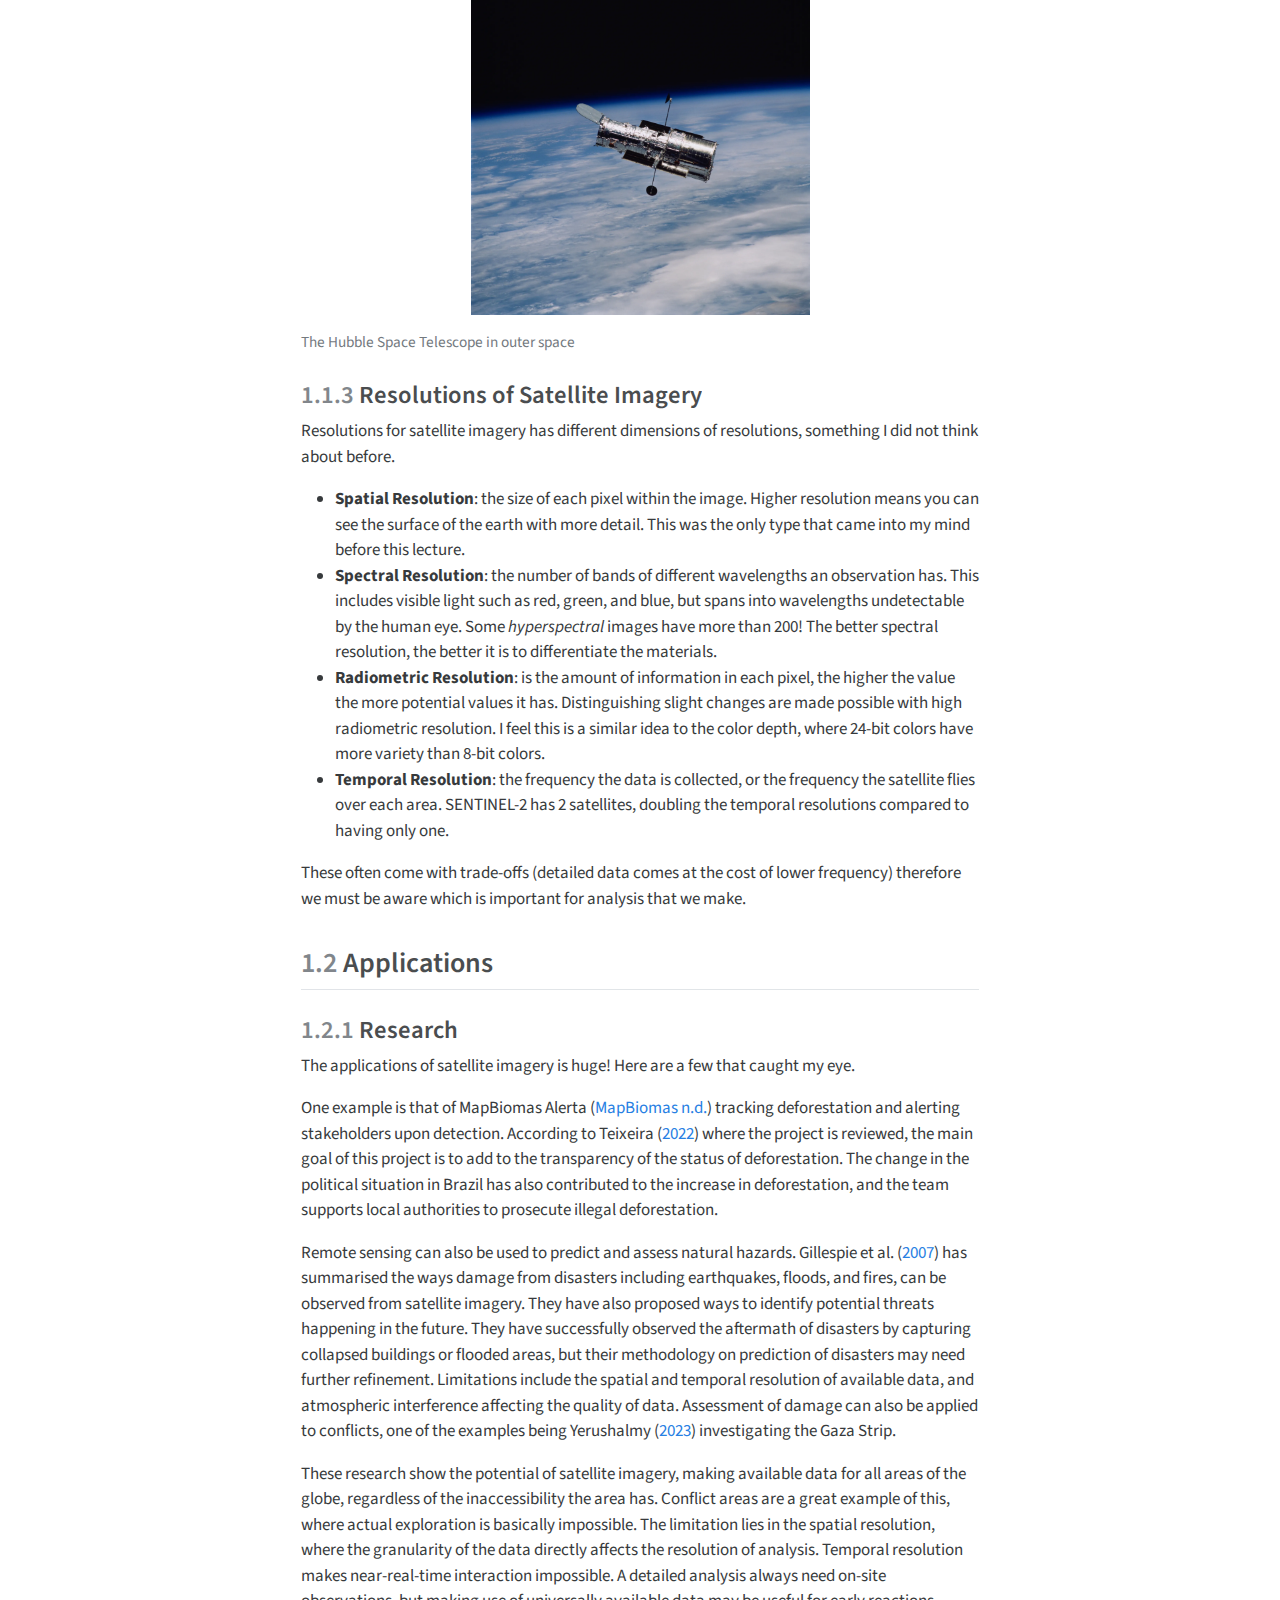
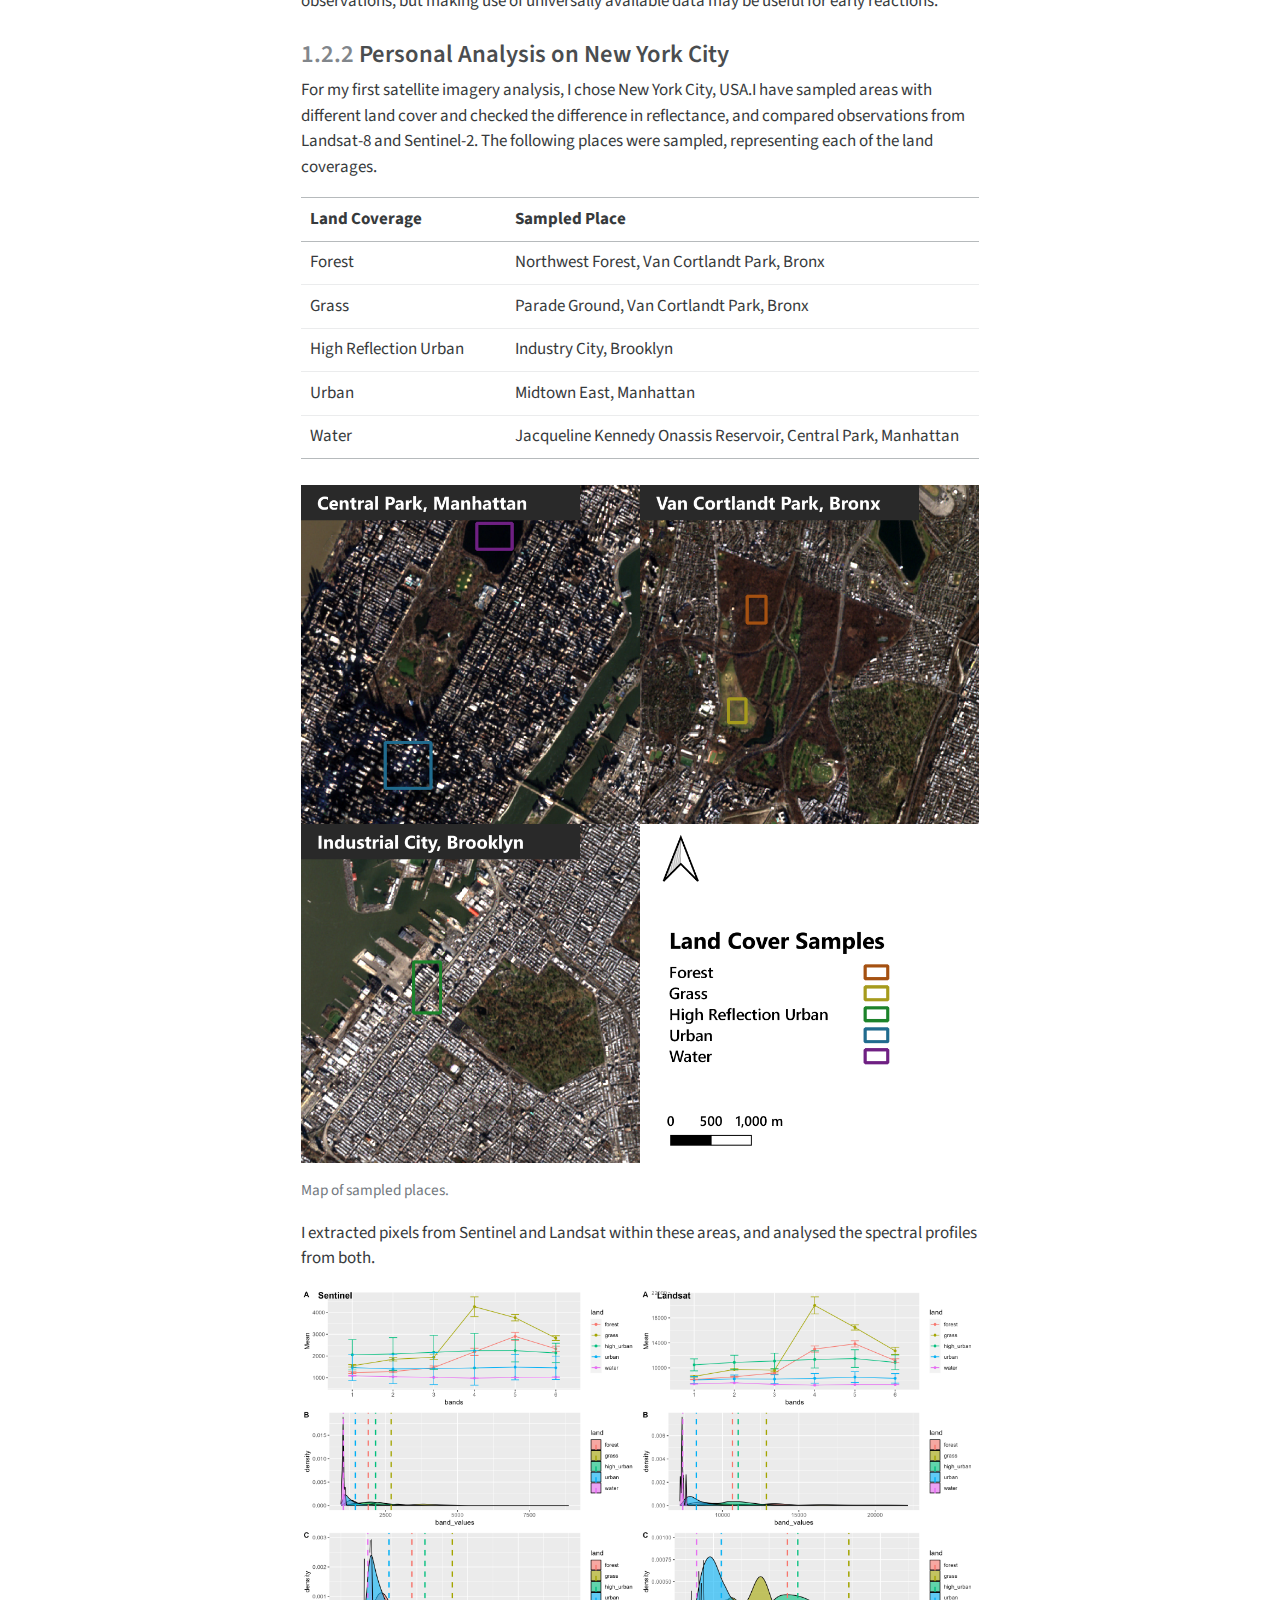
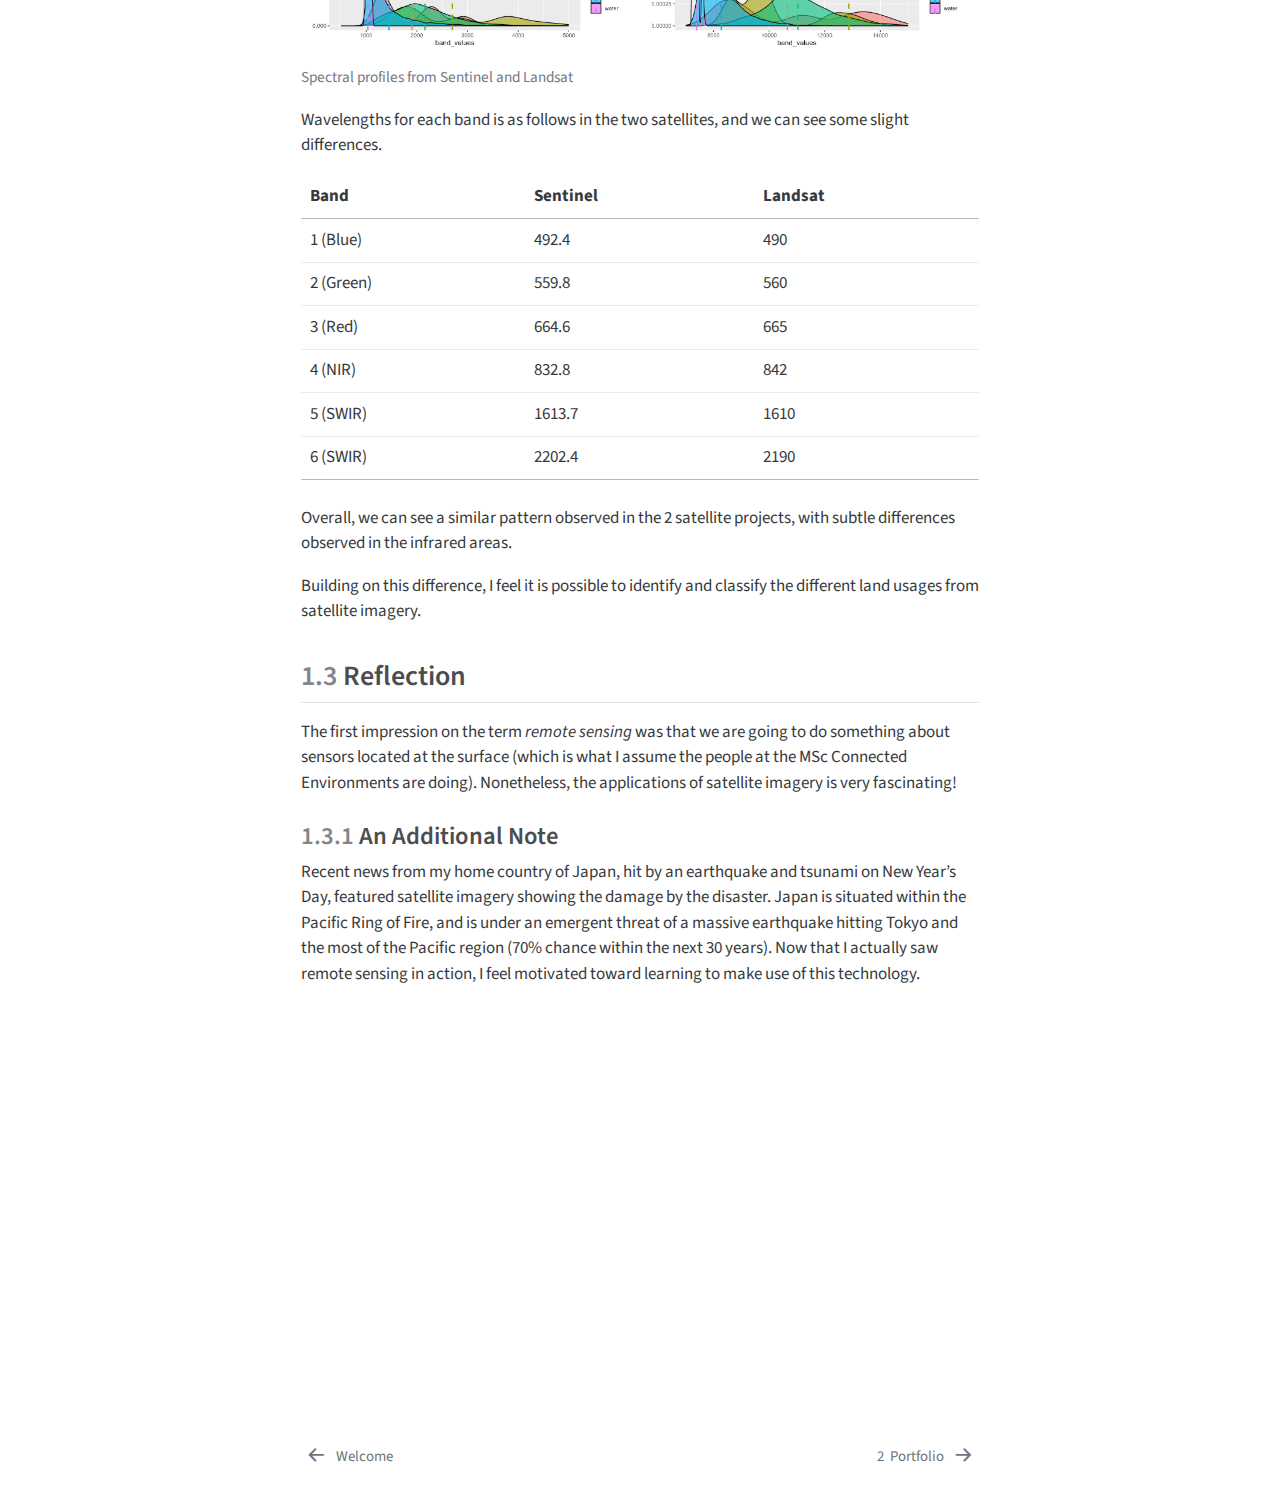
==== commit 04f21933: "Updated week 8." ====
--- a/docs/01_intro.html
+++ b/docs/01_intro.html
@@ -163,7 +163,7 @@
         <li class="sidebar-item">
   <div class="sidebar-item-container"> 
   <a href="./07_accuracy.html" class="sidebar-item-text sidebar-link">
- <span class="menu-text"><span class="chapter-number">7</span>&nbsp; <span class="chapter-title">Accuracy</span></span></a>
+ <span class="menu-text"><span class="chapter-number">7</span>&nbsp; <span class="chapter-title">Accuracy and Sub- / Super-pixel analysis</span></span></a>
   </div>
 </li>
         <li class="sidebar-item">
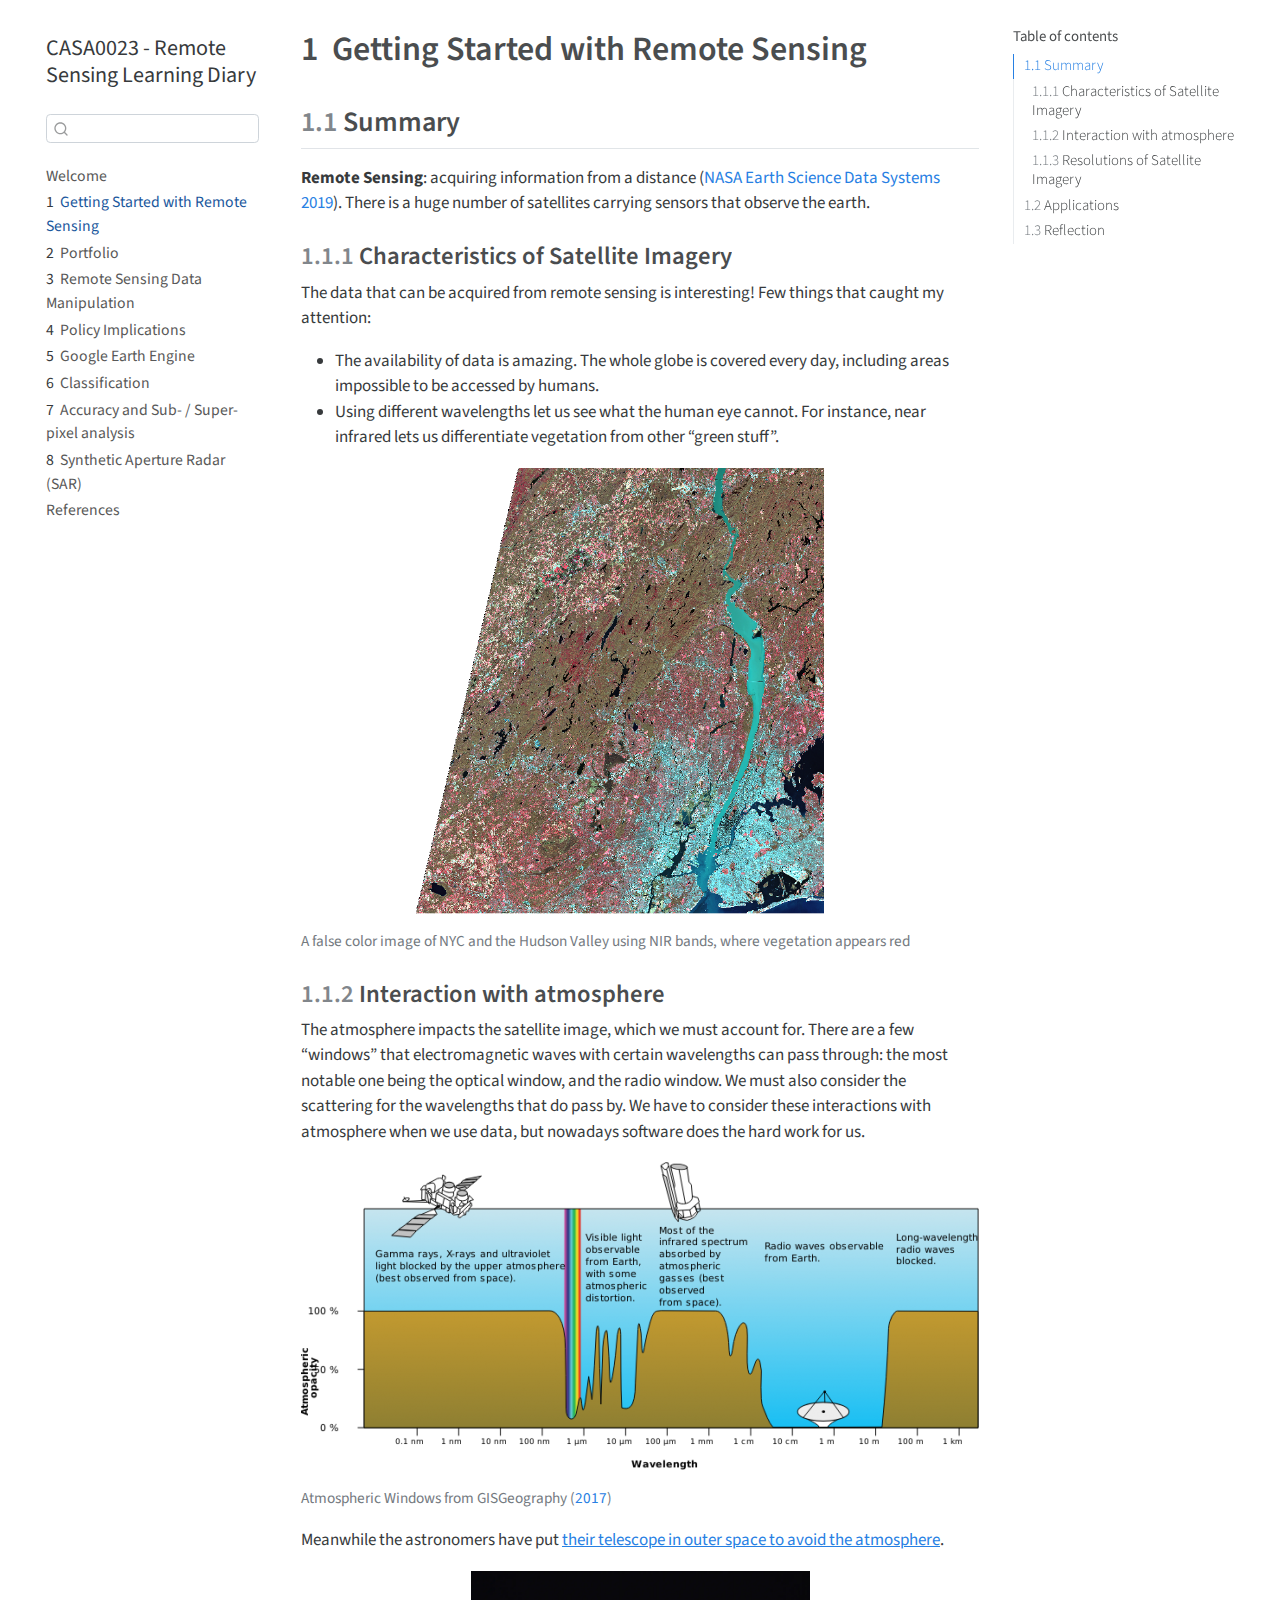
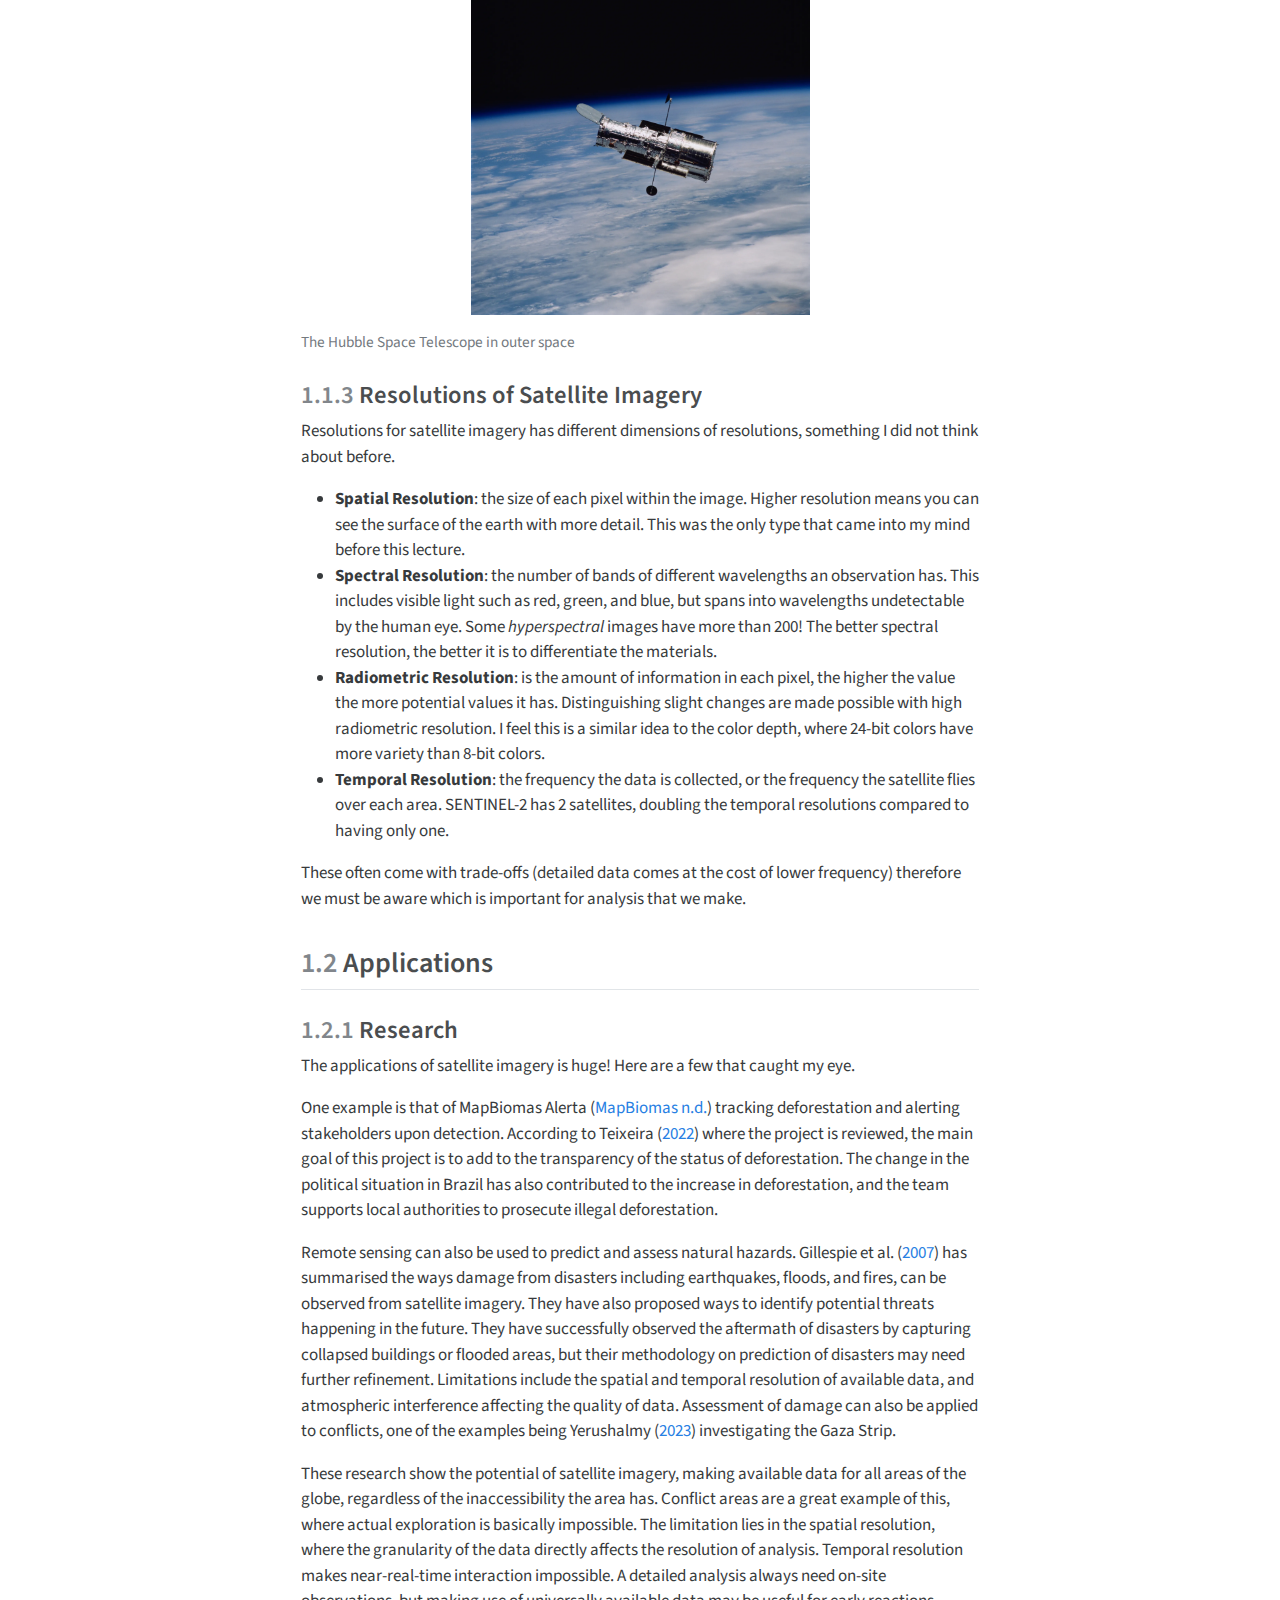
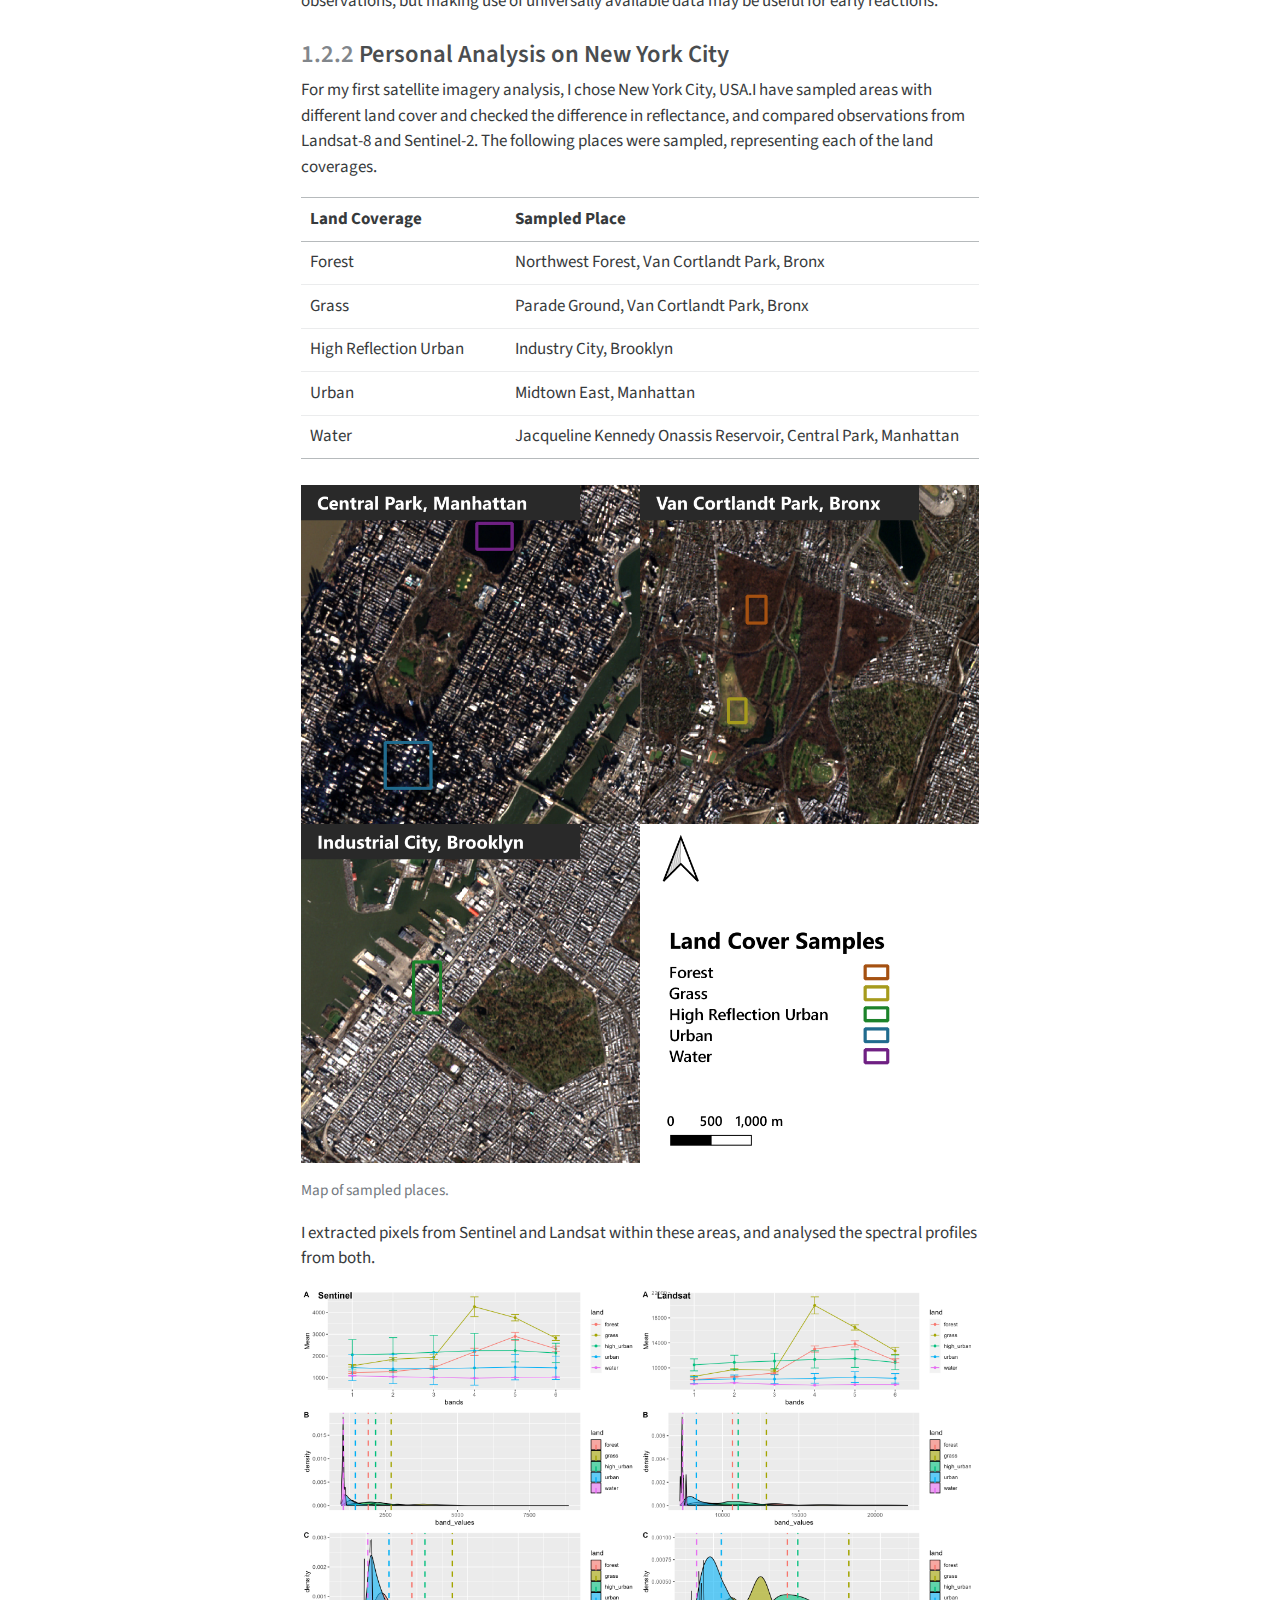
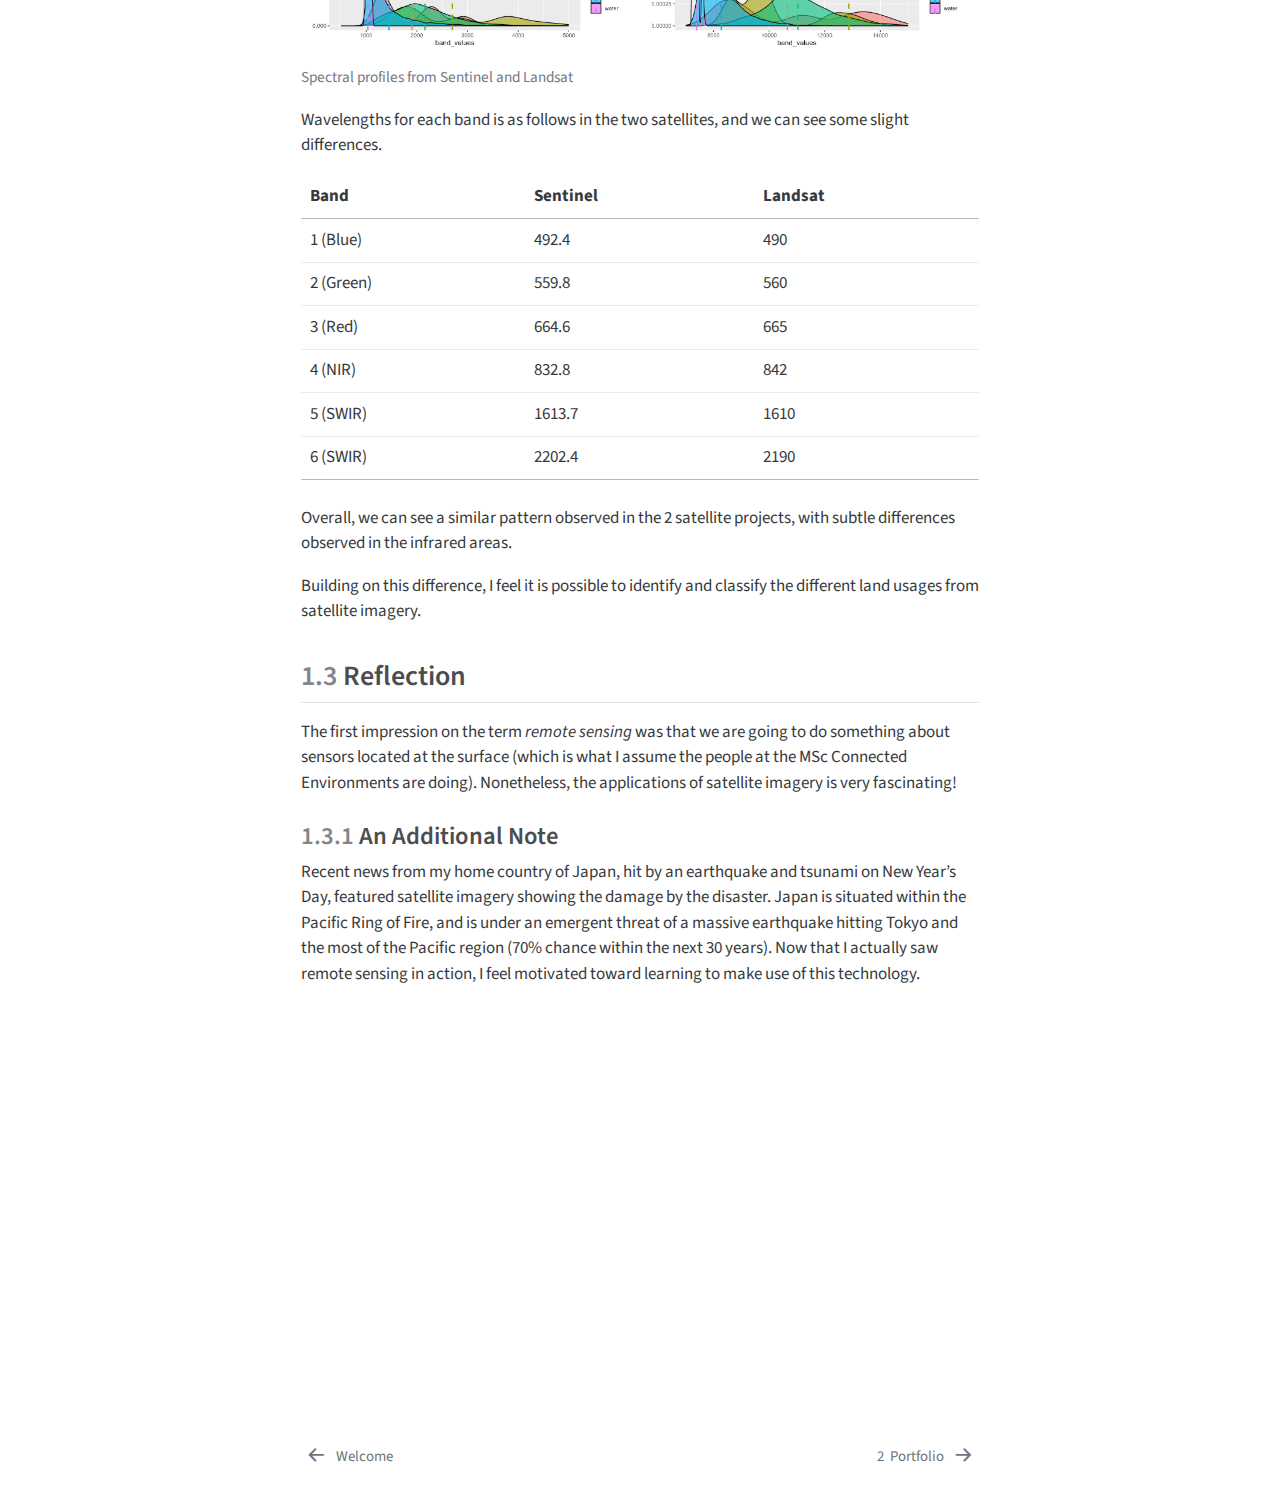
==== commit b9c4c340: "Updated SAR" ====
--- a/docs/01_intro.html
+++ b/docs/01_intro.html
@@ -168,6 +168,12 @@
 </li>
         <li class="sidebar-item">
   <div class="sidebar-item-container"> 
+  <a href="./08_sar.html" class="sidebar-item-text sidebar-link">
+ <span class="menu-text"><span class="chapter-number">8</span>&nbsp; <span class="chapter-title">Synthetic Aperture Radar (SAR)</span></span></a>
+  </div>
+</li>
+        <li class="sidebar-item">
+  <div class="sidebar-item-container"> 
   <a href="./99_references.html" class="sidebar-item-text sidebar-link">
  <span class="menu-text">References</span></a>
   </div>
@@ -222,7 +228,7 @@
 
 <section id="summary" class="level2" data-number="1.1">
 <h2 data-number="1.1" class="anchored" data-anchor-id="summary"><span class="header-section-number">1.1</span> Summary</h2>
-<p><strong>Remote Sensing</strong>: acquiring information from a distance <span class="citation" data-cites="nasa2019">(<a href="99_references.html#ref-nasa2019" role="doc-biblioref">NASA 2019</a>)</span>. There is a huge number of satellites carrying sensors that observe the earth.</p>
+<p><strong>Remote Sensing</strong>: acquiring information from a distance <span class="citation" data-cites="nasaearthsciencedatasystems2019">(<a href="99_references.html#ref-nasaearthsciencedatasystems2019" role="doc-biblioref">NASA Earth Science Data Systems 2019</a>)</span>. There is a huge number of satellites carrying sensors that observe the earth.</p>
 <section id="characteristics-of-satellite-imagery" class="level3" data-number="1.1.1">
 <h3 data-number="1.1.1" class="anchored" data-anchor-id="characteristics-of-satellite-imagery"><span class="header-section-number">1.1.1</span> Characteristics of Satellite Imagery</h3>
 <p>The data that can be acquired from remote sensing is interesting! Few things that caught my attention:</p>
@@ -390,8 +396,8 @@
 <div id="ref-mapbiomasa" class="csl-entry" role="listitem">
 MapBiomas. n.d. <span>“<span>MapBiomas Alerta</span>.”</span> https://alerta.mapbiomas.org/en. Accessed February 7, 2024.
 </div>
-<div id="ref-nasa2019" class="csl-entry" role="listitem">
-NASA. 2019. <span>“What Is <span>Remote Sensing</span>? <span></span> <span>Earthdata</span>.”</span> Backgrounder. https://www.earthdata.nasa.gov/learn/backgrounders/remote-sensing; Earth Science Data Systems, NASA.
+<div id="ref-nasaearthsciencedatasystems2019" class="csl-entry" role="listitem">
+NASA Earth Science Data Systems. 2019. <span>“What Is <span>Remote Sensing</span>? <span></span> <span>Earthdata</span>.”</span> Backgrounder. https://www.earthdata.nasa.gov/learn/backgrounders/remote-sensing; Earth Science Data Systems, NASA.
 </div>
 <div id="ref-teixeira2022" class="csl-entry" role="listitem">
 Teixeira, Fabio. 2022. <span>“In <span>Brazil</span>, Satellites Help Scientists Target <span>Amazon</span> Forest Losses.”</span> <em>Thomas Reuters Foundation News</em>. https://news.trust.org/item/20220406135051-ut6cr/.
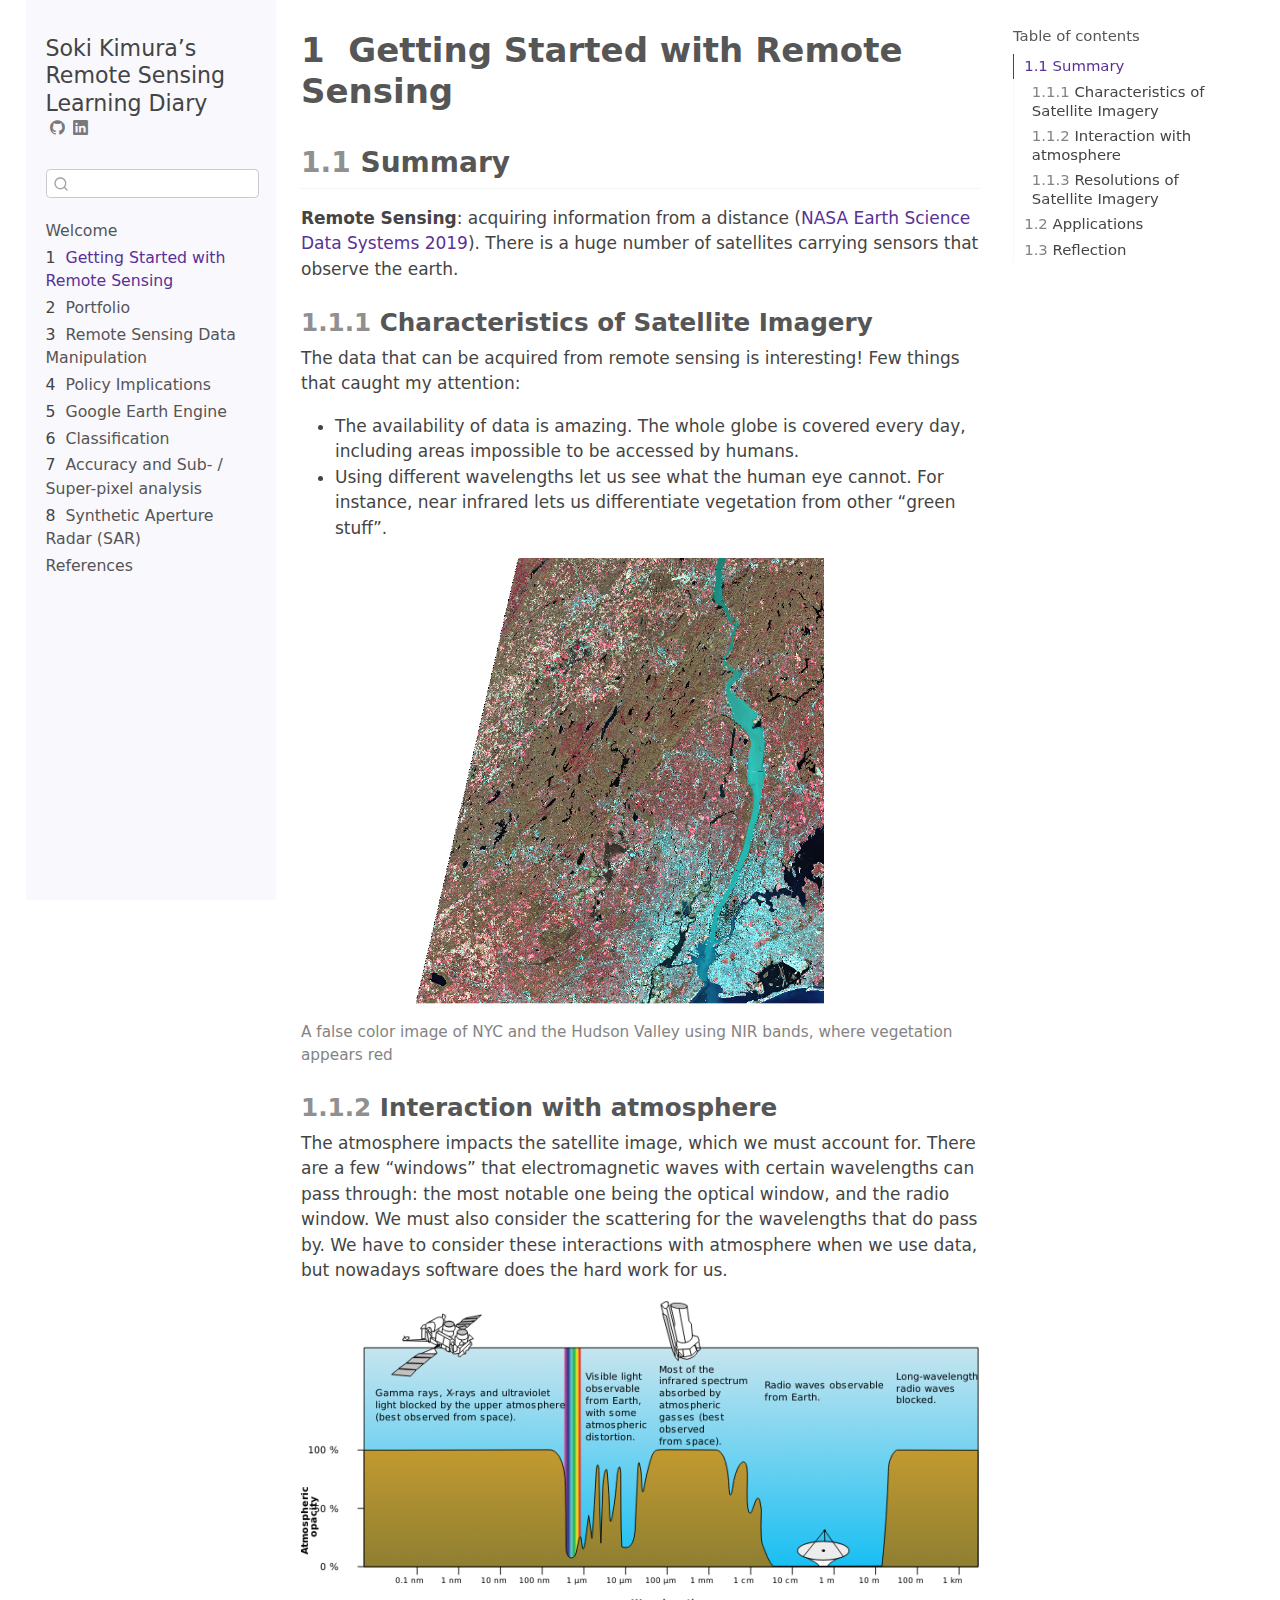
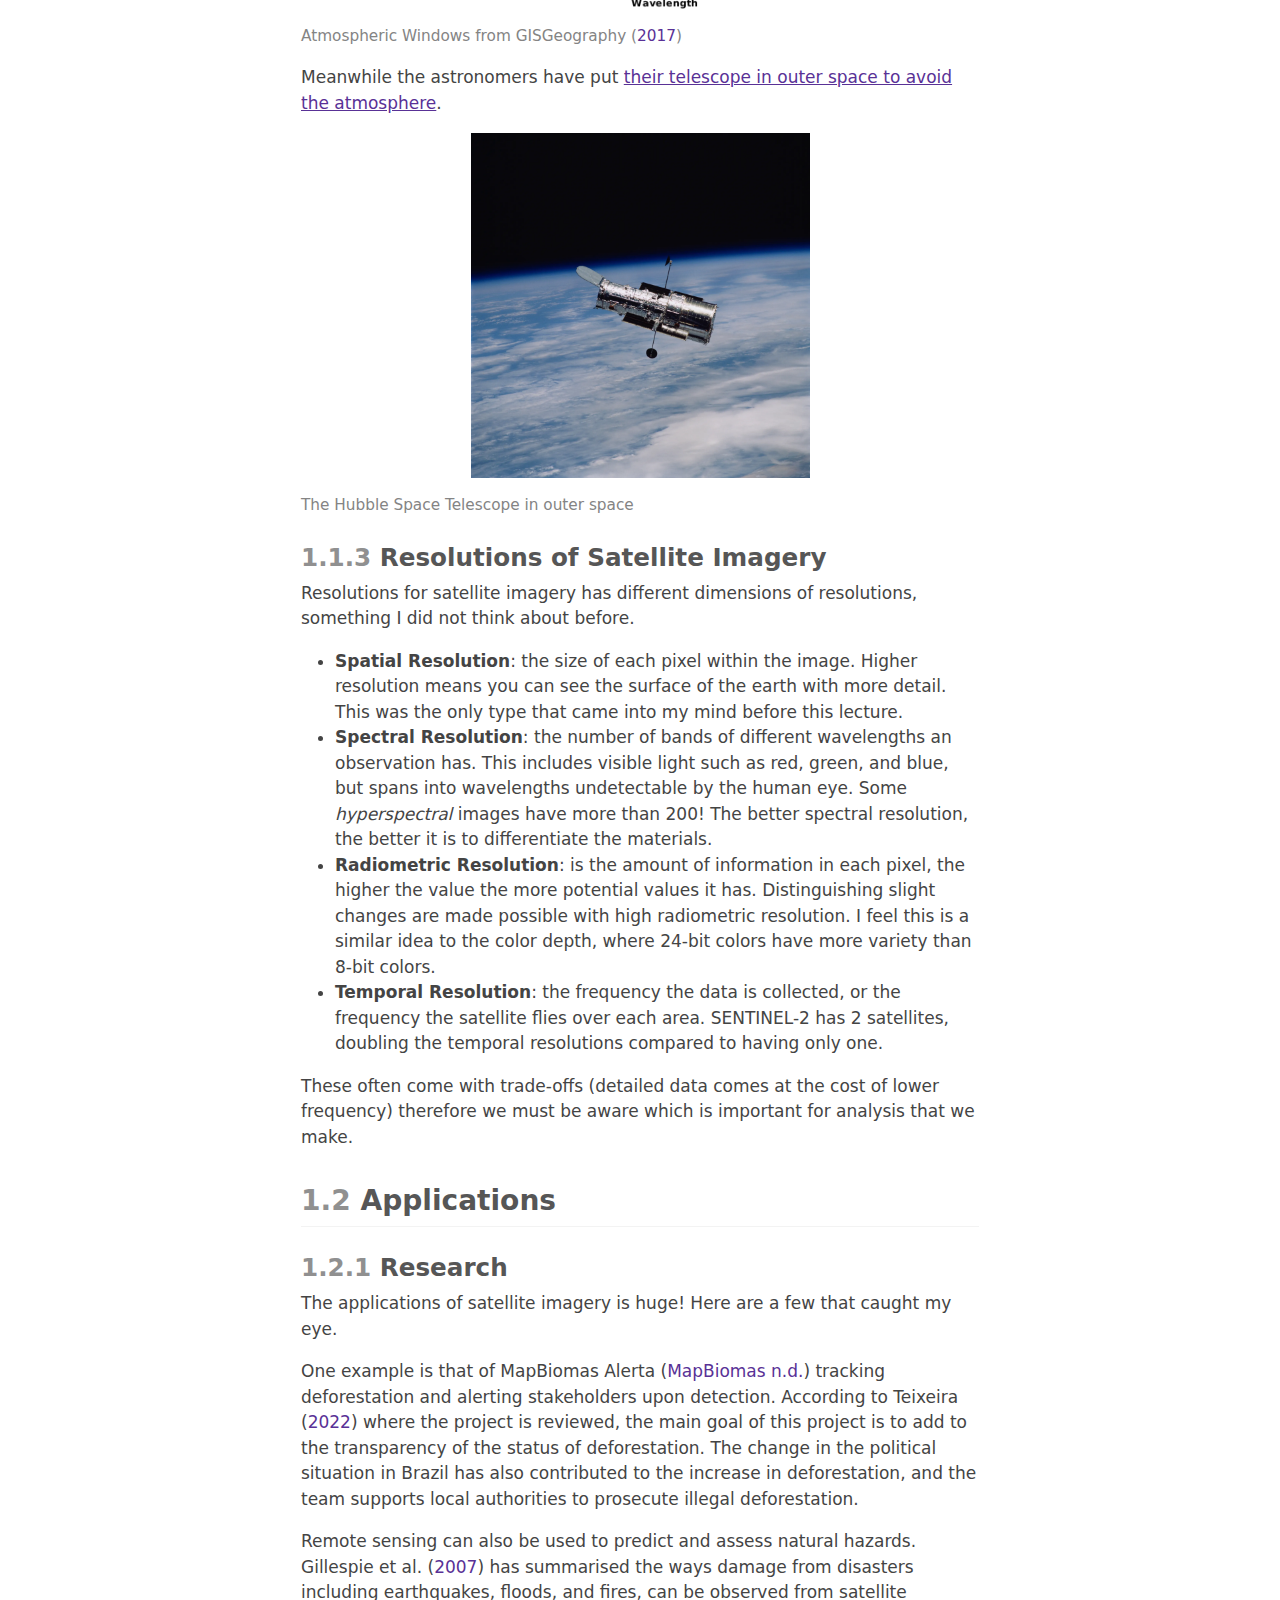
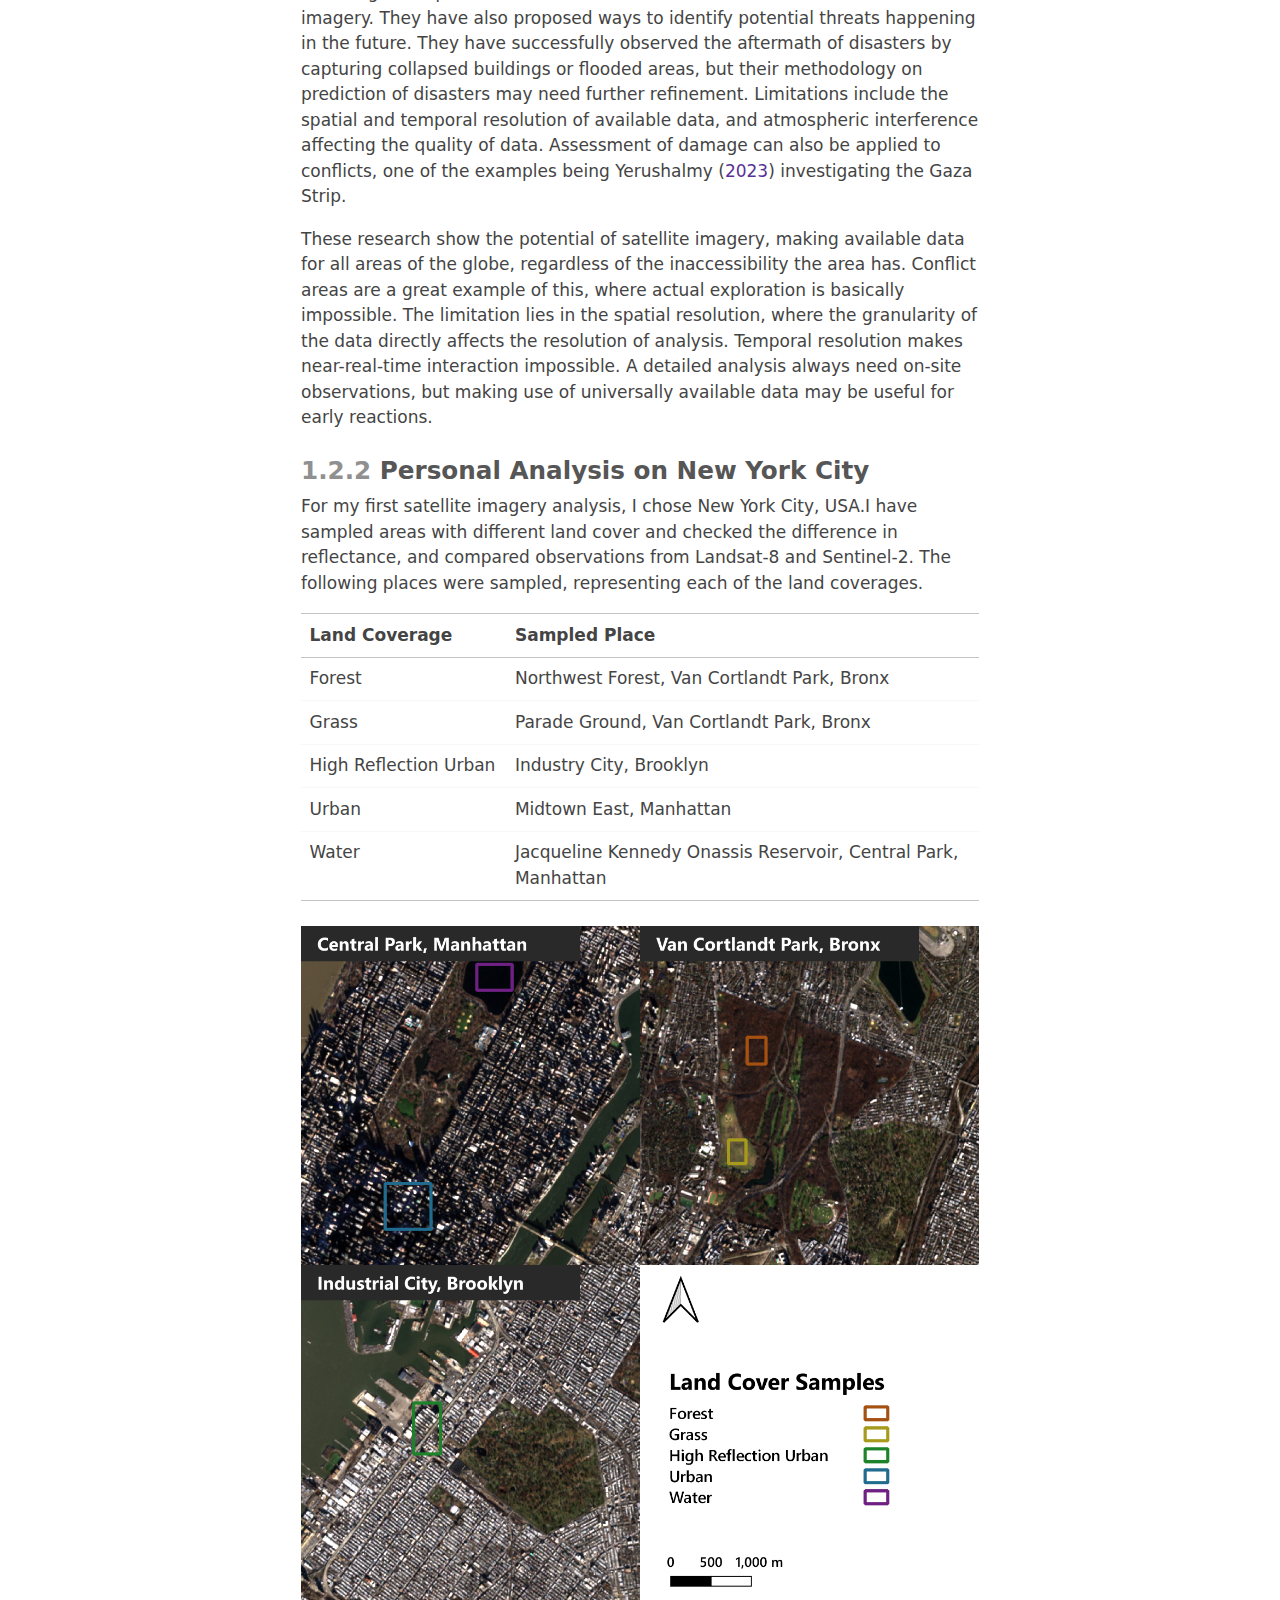
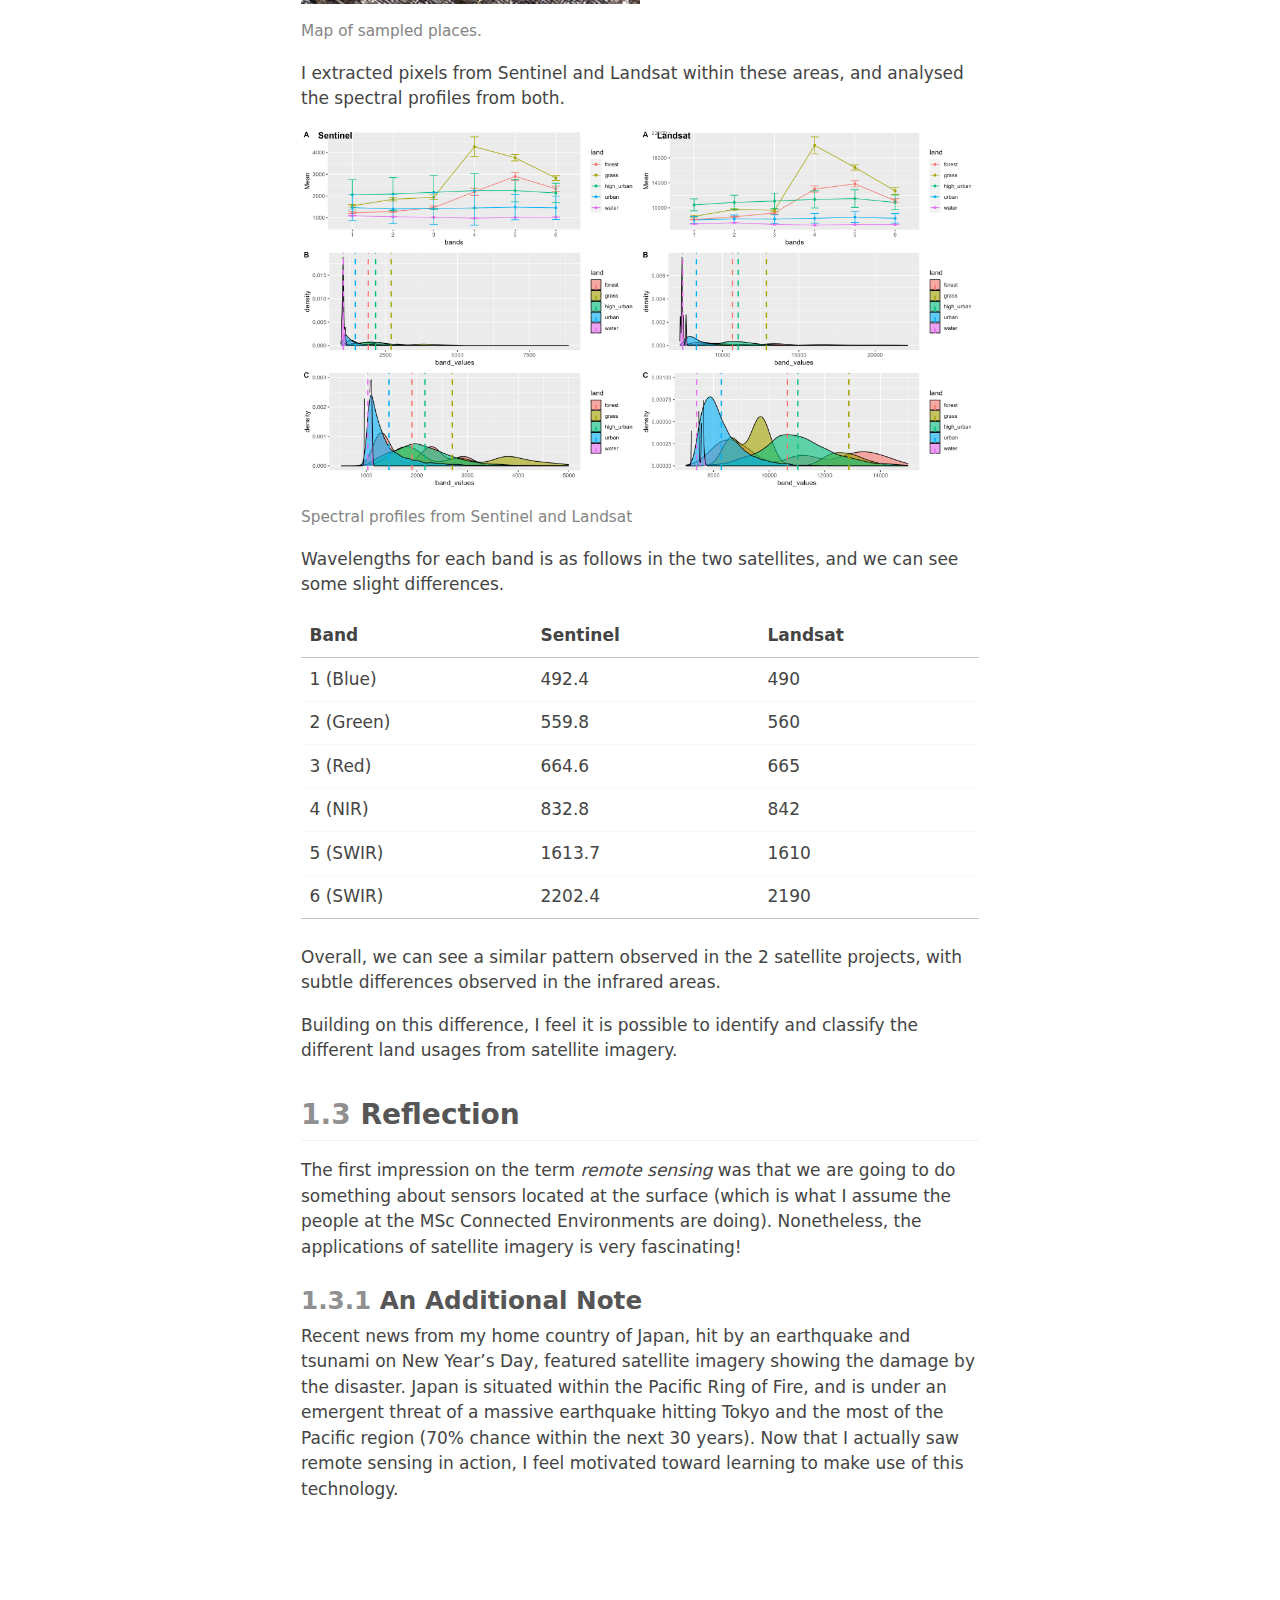
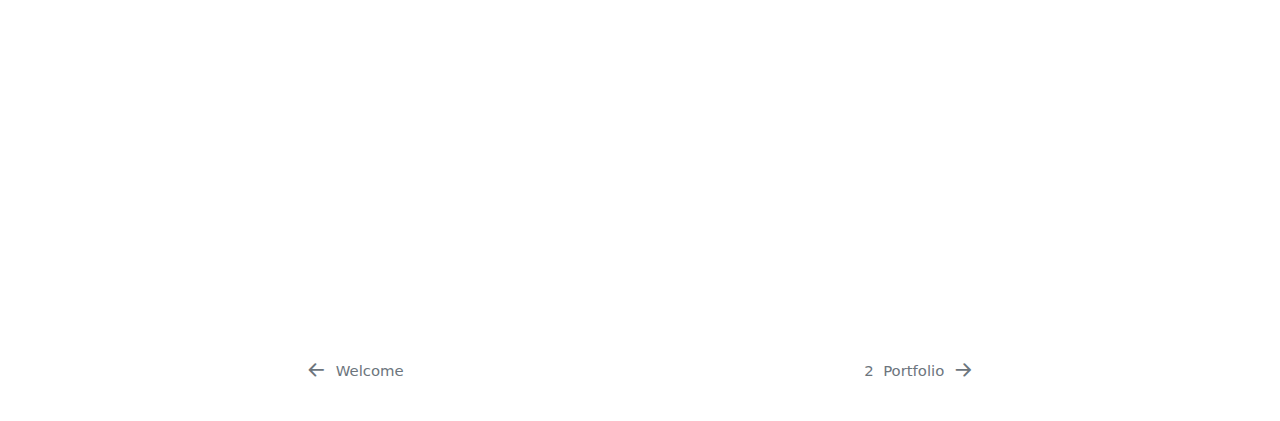
==== commit 161f1565: "Edit visualisations" ====
--- a/docs/01_intro.html
+++ b/docs/01_intro.html
@@ -108,7 +108,11 @@
   <nav id="quarto-sidebar" class="sidebar collapse collapse-horizontal sidebar-navigation floating overflow-auto">
     <div class="pt-lg-2 mt-2 text-left sidebar-header">
     <div class="sidebar-title mb-0 py-0">
-      <a href="./">CASA0023 - Remote Sensing Learning Diary</a> 
+      <a href="./">Soki Kimura’s Remote Sensing Learning Diary</a> 
+        <div class="sidebar-tools-main">
+    <a href="https://github.com/sokimura39/RemoteSensingDiary" rel="" title="" class="quarto-navigation-tool px-1" aria-label=""><i class="bi bi-github"></i></a>
+    <a href="https://www.linkedin.com/in/soki-kimura/" rel="" title="" class="quarto-navigation-tool px-1" aria-label=""><i class="bi bi-linkedin"></i></a>
+</div>
     </div>
       </div>
         <div class="mt-2 flex-shrink-0 align-items-center">
